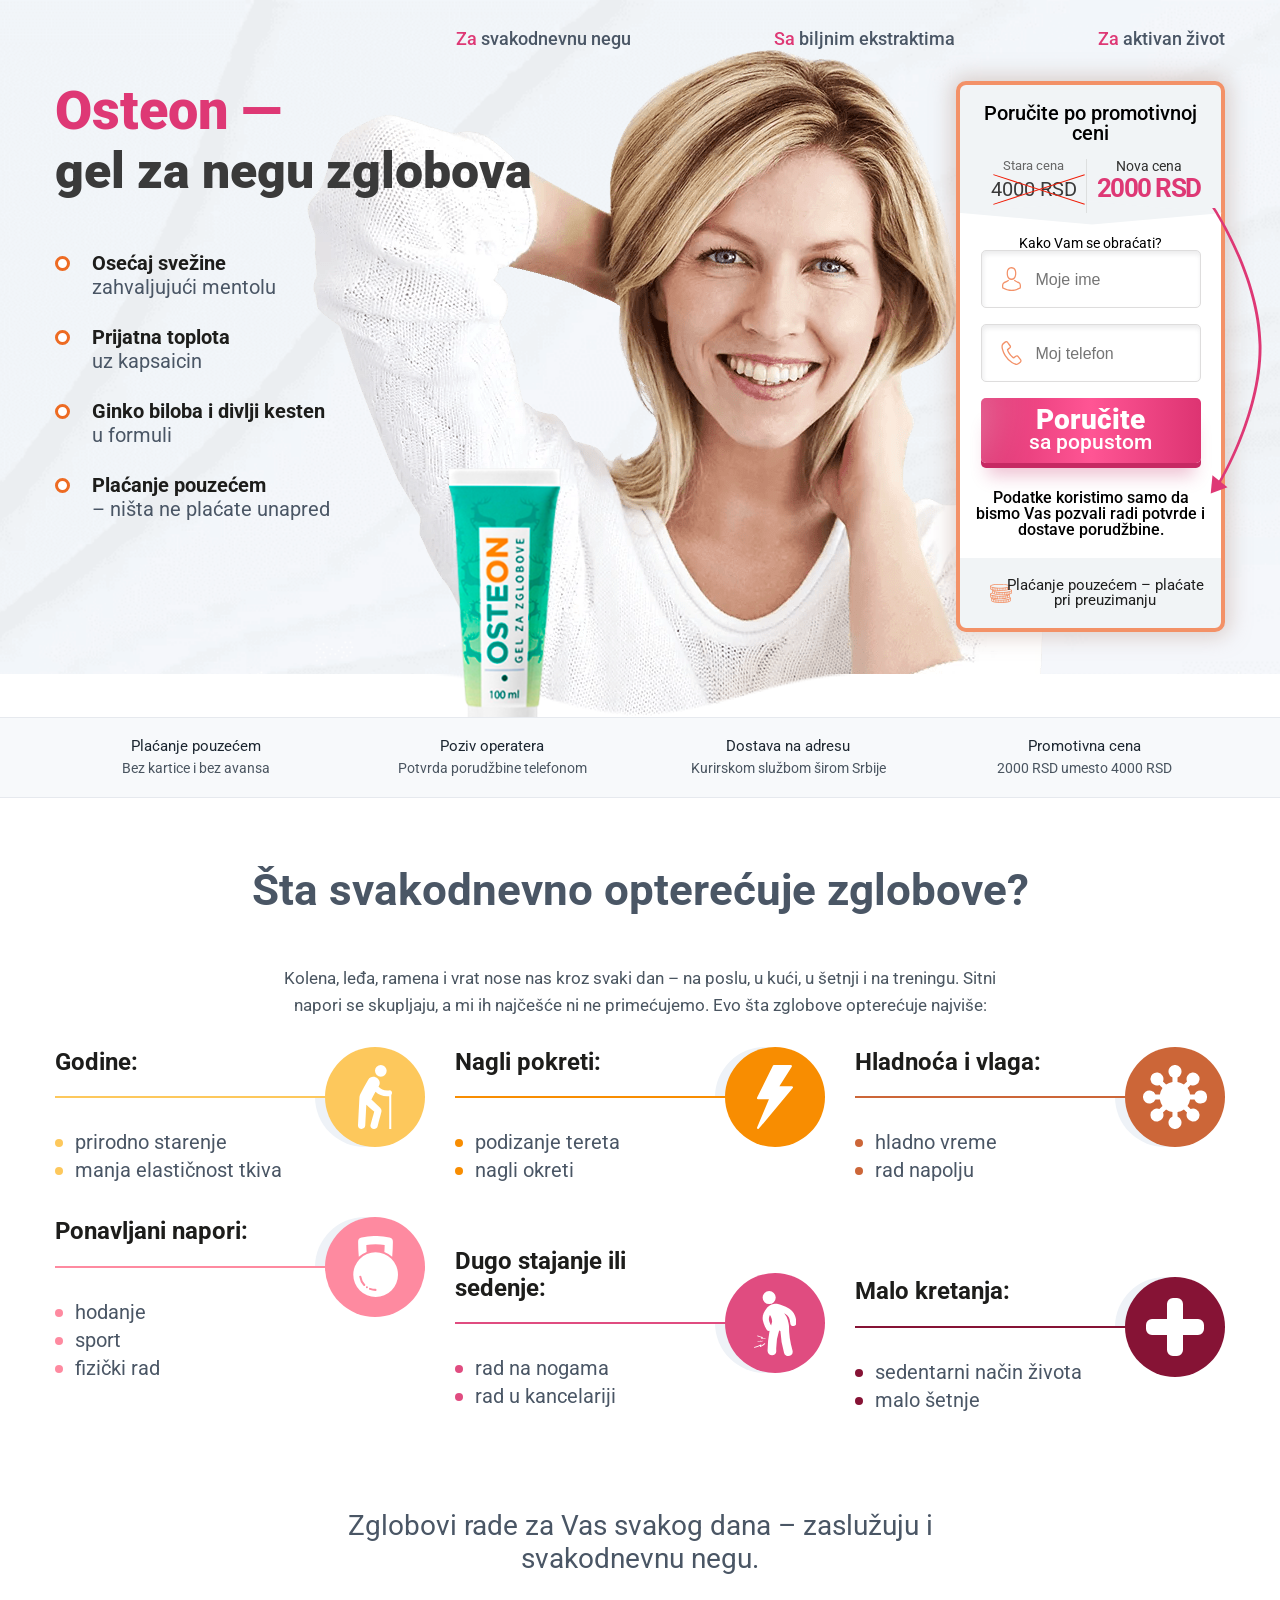
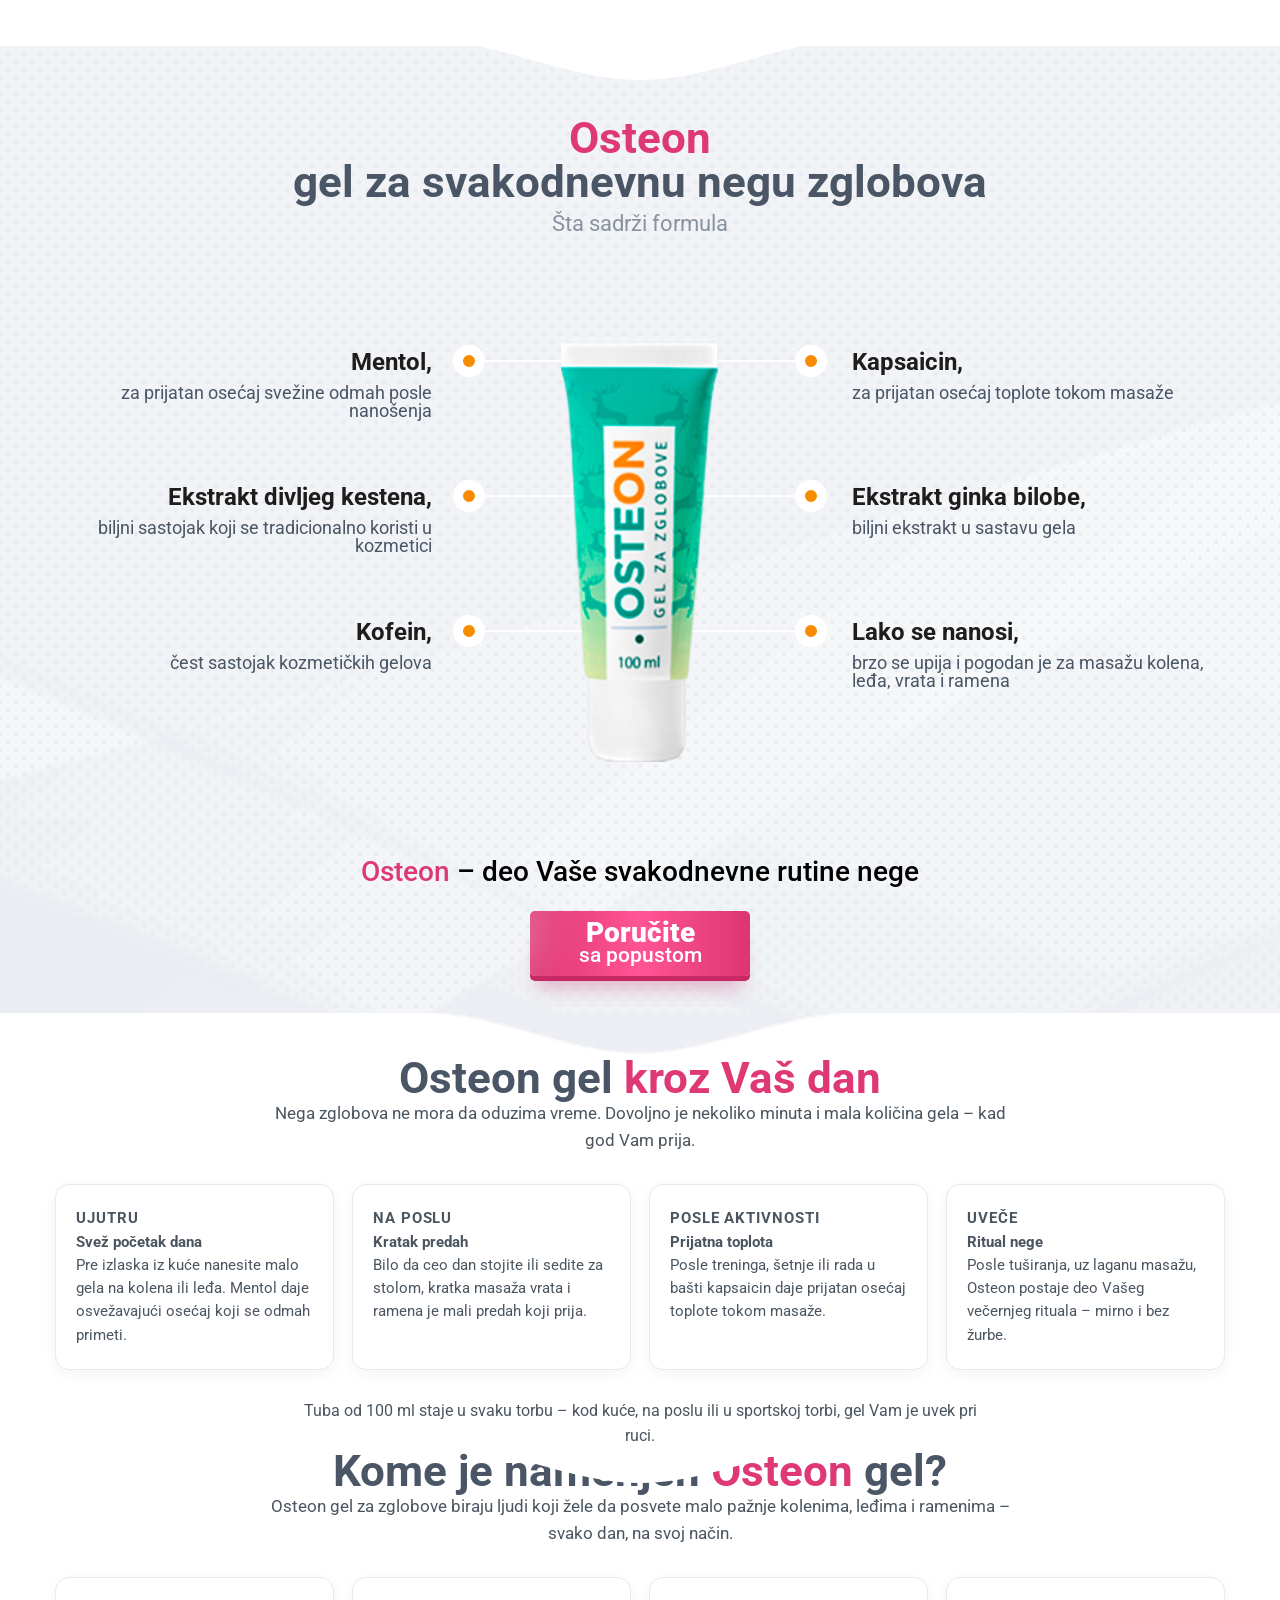
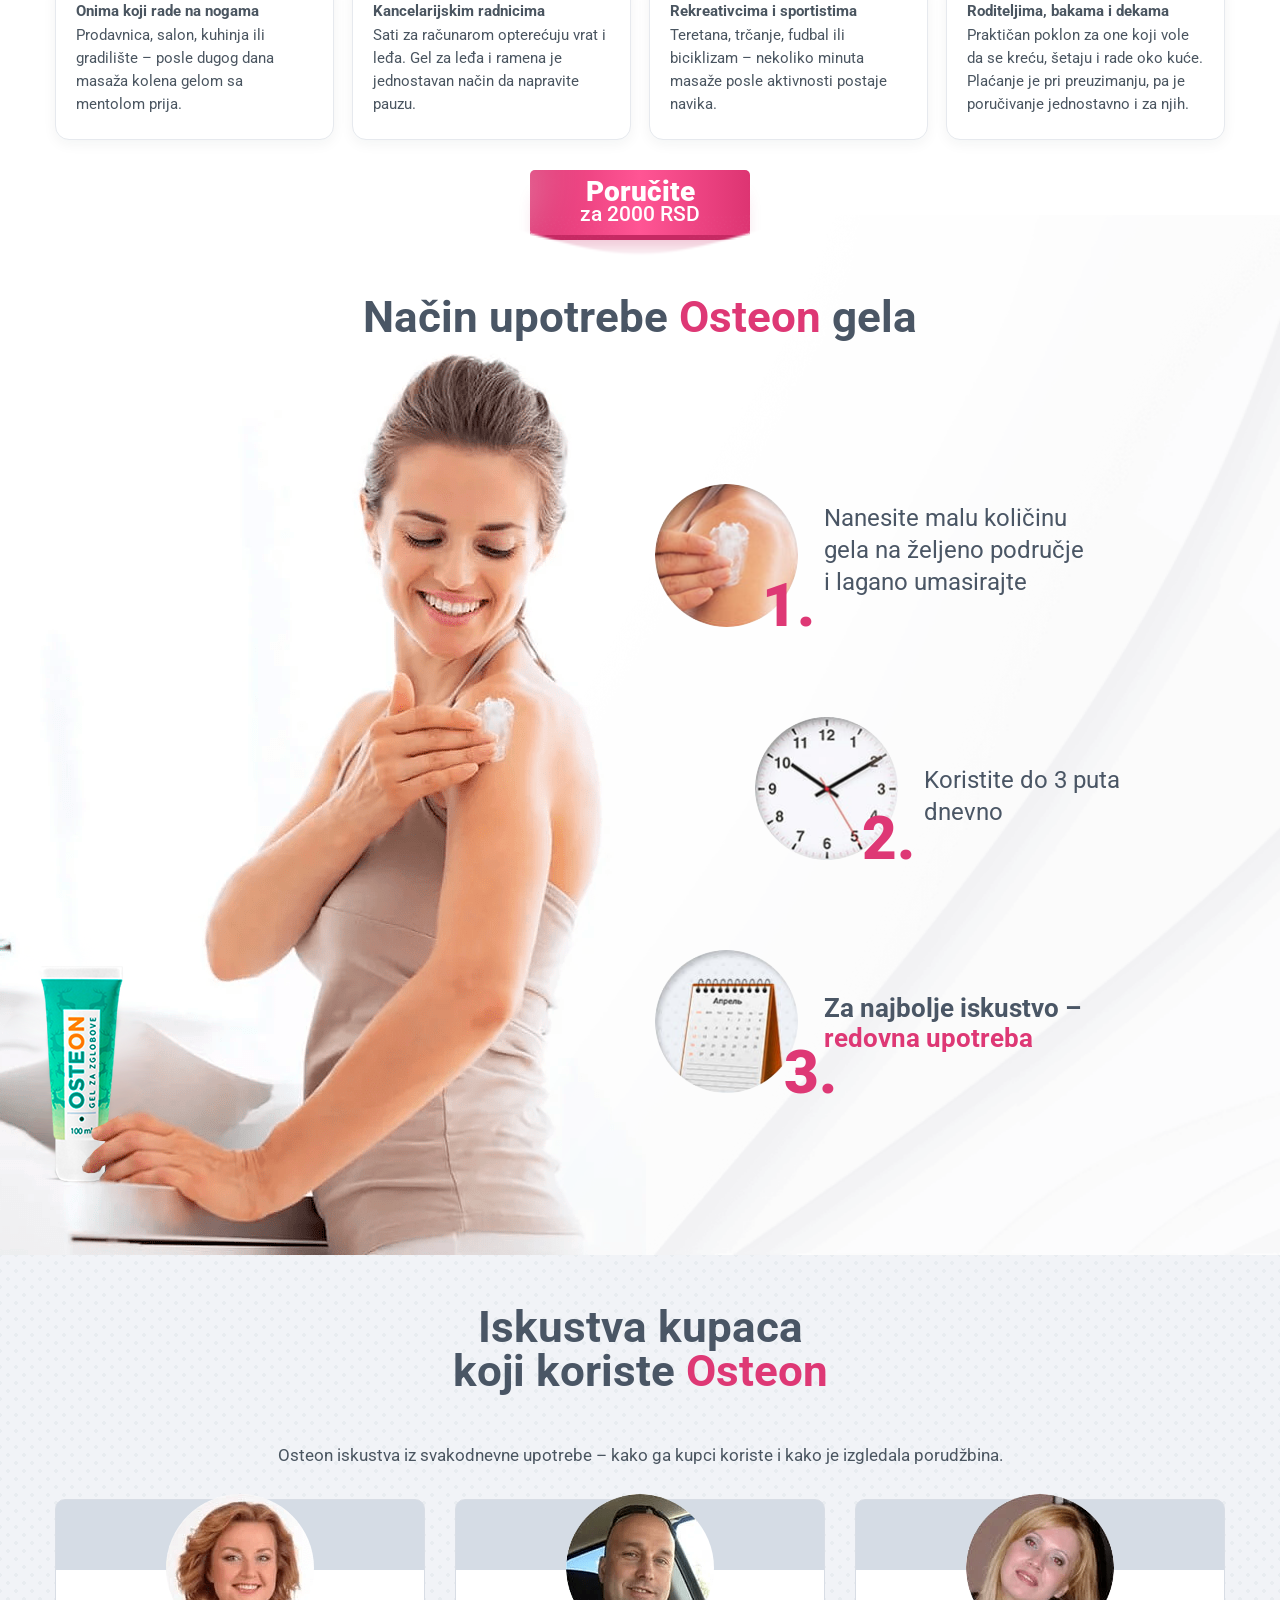
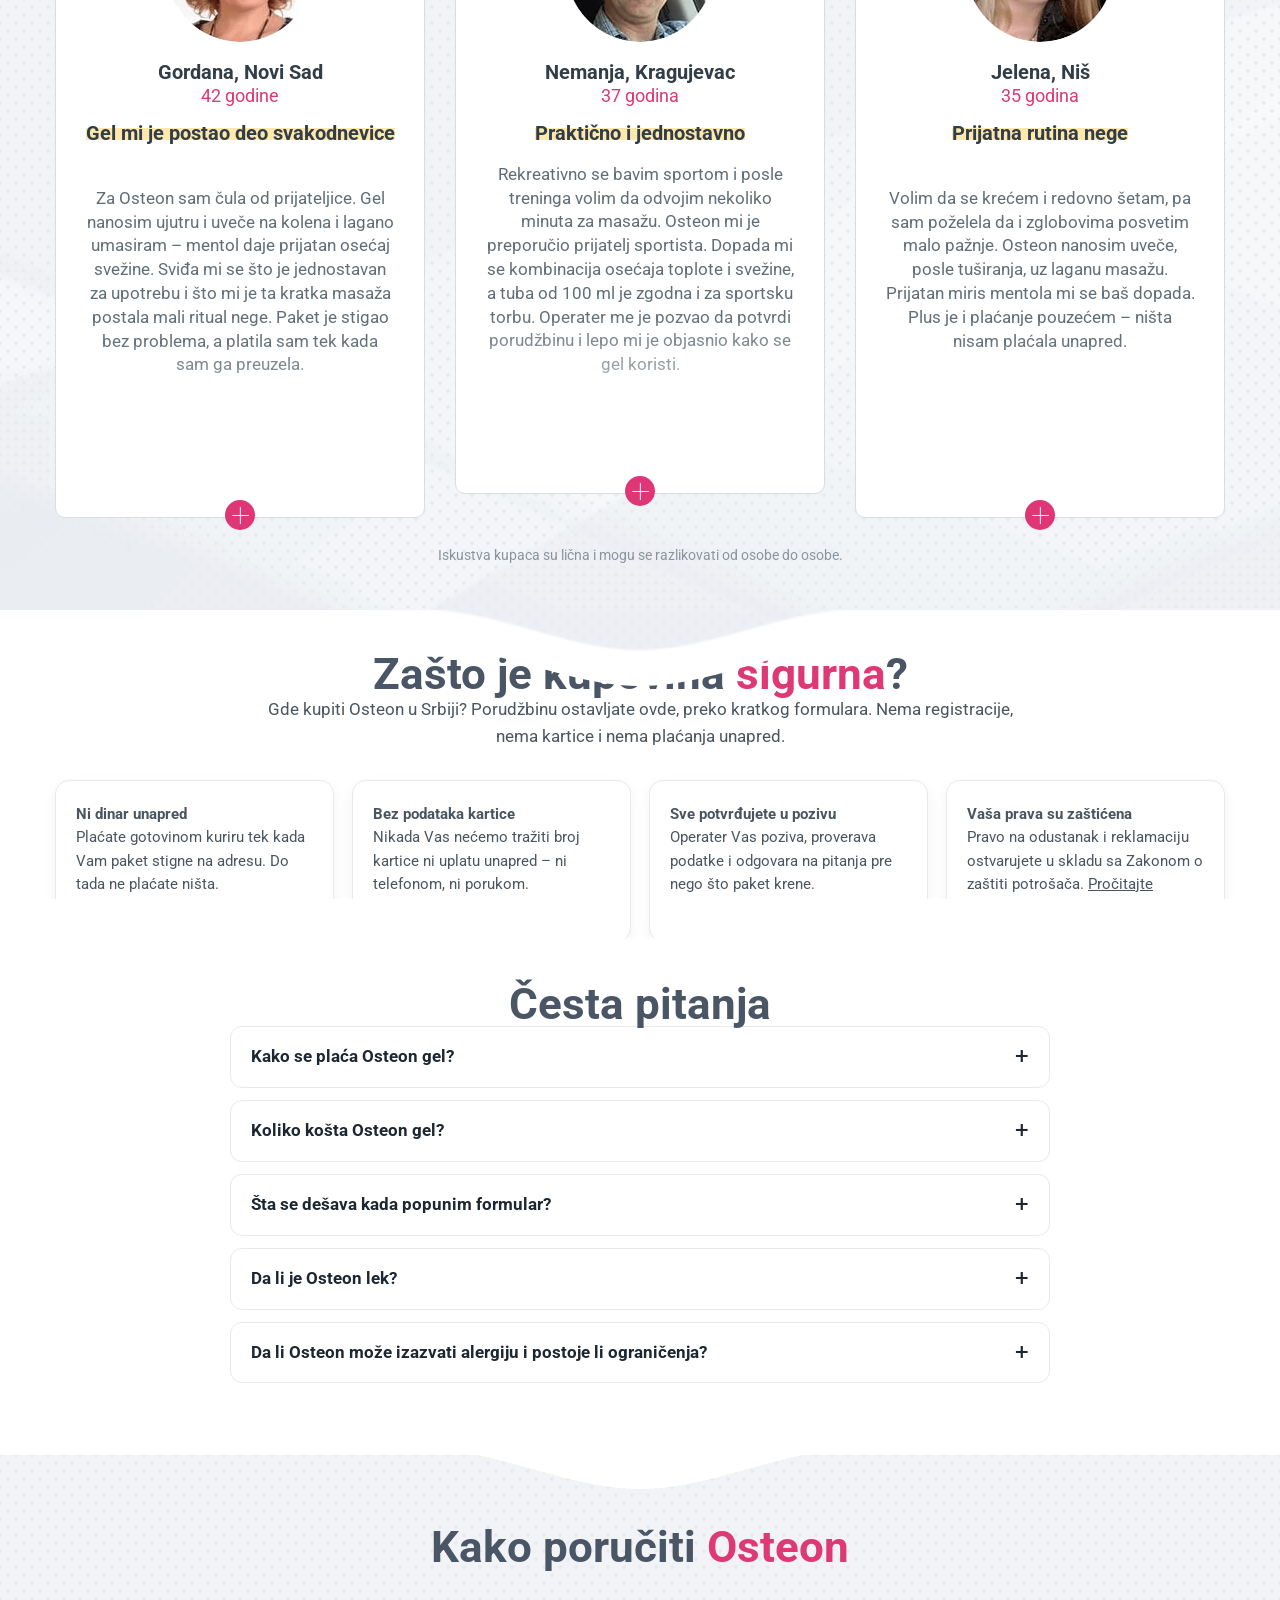
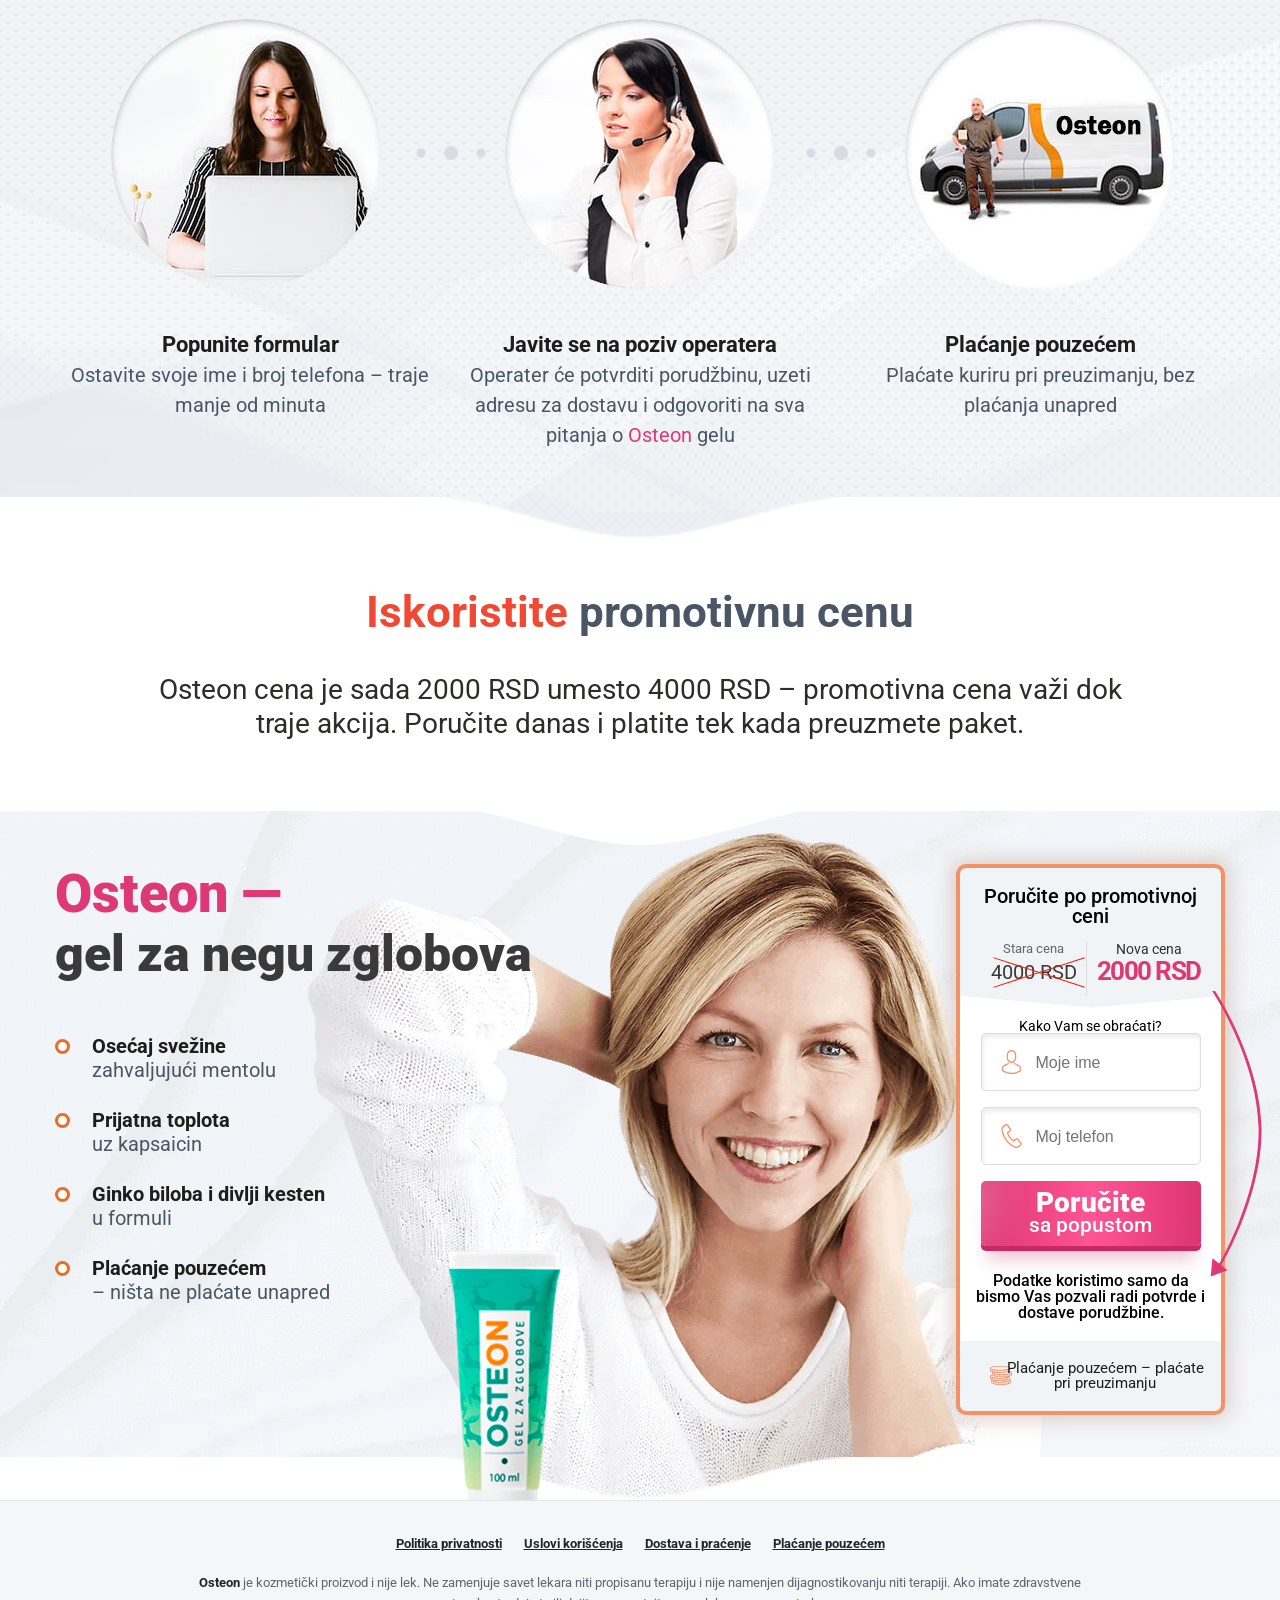
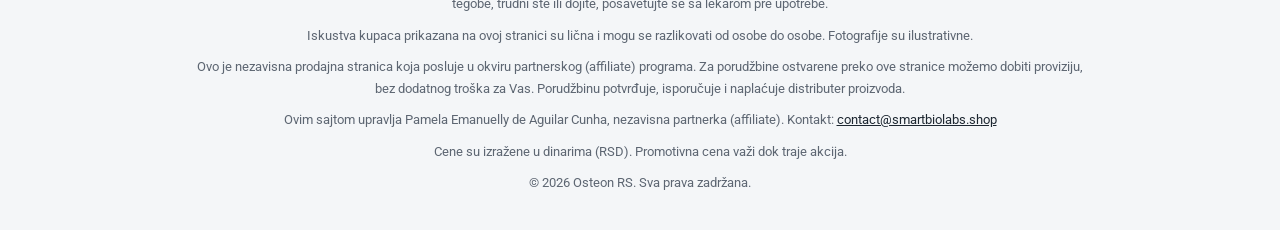
==== index.html @ 34db1ee0 "Update index.html" ====
<!DOCTYPE html>
<html lang="sr-RS" dir="ltr">

<head>
    <meta charset="UTF-8">
    <meta name="viewport" content="width=device-width,initial-scale=1">
    <meta http-equiv="X-UA-Compatible" content="ie=edge">

    <!-- SEO BASE -->
    <title>Osteon gel za zglobove – 2000 RSD | Plaćanje pouzećem</title>
    <meta name="description" content="Osteon gel za svakodnevnu negu zglobova sa mentolom i kapsaicinom. Tuba 100 ml za 2000 RSD umesto 4000 RSD. Platite kuriru tek pri preuzimanju.">
    <meta name="keywords" content="osteon, osteon gel, osteon srbija, osteon cena, osteon iskustva, osteon gde kupiti, gel za zglobove, gel za kolena, gel za leđa, gel za ramena, krema za zglobove, gel sa mentolom, gel sa kapsaicinom, nega zglobova, plaćanje pouzećem">
    <meta name="robots" content="index, follow, max-image-preview:large">
    <meta name="author" content="Osteon RS">
    <meta name="theme-color" content="#ffffff">
    <meta name="format-detection" content="telephone=no">
    <link rel="canonical" href="https://osteon-rs.vercel.app/">
    <link rel="alternate" hreflang="sr-RS" href="https://osteon-rs.vercel.app/">

    <!-- OPEN GRAPH -->
    <meta property="og:type" content="product">
    <meta property="og:locale" content="sr_RS">
    <meta property="og:site_name" content="Osteon RS">
    <meta property="og:title" content="Osteon gel za zglobove – 2000 RSD, plaćanje pouzećem">
    <meta property="og:description" content="Gel za svakodnevnu negu zglobova sa mentolom, kapsaicinom i biljnim ekstraktima. Platite kuriru tek pri preuzimanju.">
    <meta property="og:url" content="https://osteon-rs.vercel.app/">
    <meta property="og:image" content="https://osteon-rs.vercel.app/img/product.png">
    <meta property="og:image:alt" content="Osteon gel za zglobove, tuba 100 ml">
    <meta property="product:price:amount" content="2000">
    <meta property="product:price:currency" content="RSD">

    <!-- TWITTER CARD -->
    <meta name="twitter:card" content="summary_large_image">
    <meta name="twitter:title" content="Osteon gel za zglobove – 2000 RSD, plaćanje pouzećem">
    <meta name="twitter:description" content="Gel za svakodnevnu negu zglobova. Tuba 100 ml za 2000 RSD, plaćanje pri preuzimanju.">
    <meta name="twitter:image" content="https://osteon-rs.vercel.app/img/product.png">

    <!-- FAVICON -->
    <link rel="icon" href="favicon.ico" sizes="any">
    <link rel="icon" type="image/png" sizes="32x32" href="favicon-32x32.png">
    <link rel="icon" type="image/png" sizes="16x16" href="favicon-16x16.png">
    <link rel="apple-touch-icon" sizes="180x180" href="apple-touch-icon.png">
    <link rel="icon" type="image/png" sizes="192x192" href="android-chrome-192x192.png">
    <link rel="icon" type="image/png" sizes="512x512" href="android-chrome-512x512.png">
    <link rel="icon" href="img/favicon.png">

    <!-- PERFORMANCE -->
    <link rel="preconnect" href="https://fonts.googleapis.com">
    <link rel="preconnect" href="https://fonts.gstatic.com" crossorigin>
    <link rel="dns-prefetch" href="//fonts.googleapis.com">
    <link rel="dns-prefetch" href="//fonts.gstatic.com">
    <link rel="preload" as="image" href="img/product.png" fetchpriority="high">

    <link href="https://fonts.googleapis.com/css2?family=Roboto:wght@400;700&display=swap" rel="stylesheet">
    <link rel="stylesheet" href="css/style.css">
    <style>.blockRedLine3103 {display: none !important; }</style>
    <style>
        html{scroll-behavior:smooth}
        .ost-trust{position:relative;z-index:5;padding:18px 0;background:#f7f9fb;border-top:1px solid #e6e9ee;border-bottom:1px solid #e6e9ee}
        .ost-trust__list{display:grid;grid-template-columns:repeat(4,1fr);gap:14px;list-style:none;margin:0;padding:0}
        .ost-trust__item{display:flex;flex-direction:column;text-align:center;font-size:14px;line-height:1.4;color:#4a5560}
        .ost-trust__item b{font-size:15px;color:#1d2731;margin-bottom:2px}
        .ost-lead{max-width:760px;margin:0 auto 30px;text-align:center;font-size:17px;line-height:1.6;color:#4a5560}
        .ost-cards{display:grid;grid-template-columns:repeat(auto-fit,minmax(220px,1fr));gap:18px;margin-top:10px}
        .ost-card{background:#fff;border:1px solid #e6e9ee;border-radius:14px;padding:22px 20px;box-shadow:0 4px 14px rgba(20,30,40,.05)}
        .ost-card__tag{font-size:13px;font-weight:700;letter-spacing:.06em;text-transform:uppercase;margin:0 0 6px}
        .ost-card__title{font-size:18px;font-weight:700;margin:0 0 8px;color:#1d2731}
        .ost-card p{font-size:15px;line-height:1.55;margin:0;color:#4a5560}
        .ost-note{text-align:center;font-size:16px;line-height:1.6;margin:28px auto 0;max-width:680px;color:#4a5560}
        .ost-cta{text-align:center;margin-top:30px}
        .ost-cta .btn{display:inline-block;text-decoration:none}
        .ost-faq{max-width:820px;margin:0 auto}
        .ost-faq__item{border:1px solid #e6e9ee;border-radius:12px;background:#fff;margin-bottom:12px;overflow:hidden}
        .ost-faq__q{cursor:pointer;list-style:none;padding:18px 52px 18px 20px;font-size:17px;font-weight:700;line-height:1.4;position:relative;color:#1d2731}
        .ost-faq__q::-webkit-details-marker{display:none}
        .ost-faq__q::after{content:"+";position:absolute;right:20px;top:50%;transform:translateY(-50%);font-size:24px;font-weight:400}
        .ost-faq__item[open] .ost-faq__q::after{content:"–"}
        .ost-faq__a{padding:0 20px 18px;margin:0;font-size:15px;line-height:1.6;color:#4a5560}
        @media (max-width:768px){
            .ost-trust__list{grid-template-columns:repeat(2,1fr)}
            .ost-lead{font-size:16px}
        }
        /* RODAPÉ COMPLIANCE — classes isoladas contra vazamento do tema */
        .ost-ftr{background:#f4f6f8 !important;color:#5d6672 !important;font-family:Roboto,Arial,sans-serif !important;font-size:13px !important;line-height:1.65 !important;text-align:center !important;padding:32px 16px 26px !important;margin:0 !important;border-top:1px solid #e3e7ec !important}
        .ost-ftr *{box-sizing:border-box !important}
        .ost-ftr__wrap{max-width:900px !important;margin:0 auto !important}
        .ost-ftr__nav{display:flex !important;flex-wrap:wrap !important;justify-content:center !important;gap:8px 22px !important;margin:0 0 18px !important;padding:0 !important}
        .ost-ftr__nav a{color:#1d2731 !important;font-weight:700 !important;text-decoration:underline !important;font-size:13px !important}
        .ost-ftr p{margin:0 0 10px !important;padding:0 !important;color:#5d6672 !important;font-size:13px !important;text-align:center !important;background:none !important}
        .ost-ftr strong{color:#1d2731 !important}
        .ost-ftr__copy{margin-top:14px !important;font-size:12px !important;color:#8a949e !important}
        .ost-ftr{position:relative !important;z-index:5 !important}
    </style>

    <!-- SCHEMA MARKUP (JSON-LD @graph) -->
    <script type="application/ld+json">
    {
      "@context": "https://schema.org",
      "@graph": [
        {
          "@type": "Organization",
          "@id": "https://osteon-rs.vercel.app/#organization",
          "name": "Osteon RS",
          "url": "https://osteon-rs.vercel.app/",
          "logo": "https://osteon-rs.vercel.app/img/product.png",
          "description": "Nezavisna prodajna stranica za Osteon gel u Srbiji. Porudžbinu potvrđuje i isporučuje distributer proizvoda."
        },
        {
          "@type": "WebSite",
          "@id": "https://osteon-rs.vercel.app/#website",
          "url": "https://osteon-rs.vercel.app/",
          "name": "Osteon RS",
          "inLanguage": "sr-RS",
          "publisher": {
            "@id": "https://osteon-rs.vercel.app/#organization"
          }
        },
        {
          "@type": "BreadcrumbList",
          "@id": "https://osteon-rs.vercel.app/#breadcrumb",
          "itemListElement": [
            {
              "@type": "ListItem",
              "position": 1,
              "name": "Početna",
              "item": "https://osteon-rs.vercel.app/"
            },
            {
              "@type": "ListItem",
              "position": 2,
              "name": "Nega zglobova",
              "item": "https://osteon-rs.vercel.app/#kome-je-namenjen"
            },
            {
              "@type": "ListItem",
              "position": 3,
              "name": "Osteon gel za zglobove",
              "item": "https://osteon-rs.vercel.app/#sastav"
            }
          ]
        },
        {
          "@type": "Product",
          "@id": "https://osteon-rs.vercel.app/#product",
          "name": "Osteon gel za zglobove 100 ml",
          "image": [
            "https://osteon-rs.vercel.app/img/product.png"
          ],
          "description": "Kozmetički gel za svakodnevnu negu kože u predelu zglobova sa mentolom, kapsaicinom, kofeinom i ekstraktima divljeg kestena i ginka bilobe. Tuba 100 ml.",
          "brand": {
            "@type": "Brand",
            "name": "Osteon"
          },
          "category": "Kozmetika / Nega tela",
          "offers": {
            "@type": "Offer",
            "url": "https://osteon-rs.vercel.app/",
            "price": "2000",
            "priceCurrency": "RSD",
            "availability": "https://schema.org/InStock",
            "itemCondition": "https://schema.org/NewCondition",
            "acceptedPaymentMethod": "http://purl.org/goodrelations/v1#COD",
            "seller": {
              "@id": "https://osteon-rs.vercel.app/#organization"
            },
            "shippingDetails": {
              "@type": "OfferShippingDetails",
              "shippingDestination": {
                "@type": "DefinedRegion",
                "addressCountry": "RS"
              }
            }
          },
          "review": [
            {
              "@type": "Review",
              "name": "Gel mi je postao deo svakodnevice",
              "author": {
                "@type": "Person",
                "name": "Gordana"
              },
              "reviewBody": "Za Osteon sam čula od prijateljice. Gel nanosim ujutru i uveče na kolena i lagano umasiram – mentol daje prijatan osećaj svežine. Sviđa mi se što je jednostavan za upotrebu i što mi je ta kratka masaža postala mali ritual nege. Paket je stigao bez problema, a platila sam tek kada sam ga preuzela."
            },
            {
              "@type": "Review",
              "name": "Praktično i jednostavno",
              "author": {
                "@type": "Person",
                "name": "Nemanja"
              },
              "reviewBody": "Rekreativno se bavim sportom i posle treninga volim da odvojim nekoliko minuta za masažu. Osteon mi je preporučio prijatelj sportista. Dopada mi se kombinacija osećaja toplote i svežine, a tuba od 100 ml je zgodna i za sportsku torbu. Operater me je pozvao da potvrdi porudžbinu i lepo mi je objasnio kako se gel koristi."
            },
            {
              "@type": "Review",
              "name": "Prijatna rutina nege",
              "author": {
                "@type": "Person",
                "name": "Jelena"
              },
              "reviewBody": "Volim da se krećem i redovno šetam, pa sam poželela da i zglobovima posvetim malo pažnje. Osteon nanosim uveče, posle tuširanja, uz laganu masažu. Prijatan miris mentola mi se baš dopada. Plus je i plaćanje pouzećem – ništa nisam plaćala unapred."
            }
          ]
        },
        {
          "@type": "FAQPage",
          "@id": "https://osteon-rs.vercel.app/#faq",
          "inLanguage": "sr-RS",
          "mainEntity": [
            {
              "@type": "Question",
              "name": "Kako se plaća Osteon gel?",
              "acceptedAnswer": {
                "@type": "Answer",
                "text": "Osteon gel plaćate pouzećem – gotovinom kuriru u trenutku preuzimanja paketa. Ništa ne plaćate unapred i ne unosite podatke platne kartice."
              }
            },
            {
              "@type": "Question",
              "name": "Koliko košta Osteon gel?",
              "acceptedAnswer": {
                "@type": "Answer",
                "text": "Promotivna cena tube Osteon gela od 100 ml je 2000 RSD, umesto 4000 RSD. Operater u pozivu potvrđuje ukupan iznos za plaćanje pre slanja paketa."
              }
            },
            {
              "@type": "Question",
              "name": "Šta se dešava kada popunim formular?",
              "acceptedAnswer": {
                "@type": "Answer",
                "text": "Operater Vas poziva na ostavljeni broj telefona, potvrđuje porudžbinu i adresu za dostavu, a zatim paket šalje kurirska služba. Ako ste pogrešili u podacima, pošaljite formular ponovo – operater će sve proveriti u pozivu."
              }
            },
            {
              "@type": "Question",
              "name": "Da li je Osteon lek?",
              "acceptedAnswer": {
                "@type": "Answer",
                "text": "Ne. Osteon je kozmetički gel za svakodnevnu negu kože u predelu zglobova i nije lek. Ne zamenjuje savet lekara niti propisanu terapiju. Ako imate tegobe ili niste sigurni u dijagnozu, obratite se lekaru."
              }
            },
            {
              "@type": "Question",
              "name": "Da li Osteon može izazvati alergiju i postoje li ograničenja?",
              "acceptedAnswer": {
                "@type": "Answer",
                "text": "Kao i kod svakog kozmetičkog proizvoda, moguća je individualna osetljivost na neki od sastojaka. Pre prve upotrebe nanesite malo gela na manji deo kože. Ne nanosite ga na oštećenu kožu, rane ili sluzokožu."
              }
            }
          ]
        }
      ]
    }
    </script>
<script type="text/javascript" src="script_land.js" defer></script></head>

<body class="body-banner ev-date">
    <header class="header">
        <div class="container">
            <div class="header__top">
                <div class="header__logo"></div>
                <nav class="nav">
                    <ul class="nav__list">
                        <li class="nav__item"><span class="nav__link"><span class="main-color">Za</span> svakodnevnu negu</span>
                        </li>
                        <li class="nav__item"><span class="nav__link"><span class="main-color">Sa</span> biljnim ekstraktima</span>
                        </li>
                        <li class="nav__item"><span class="nav__link"><span class="main-color">Za</span> aktivan život</span>
                        </li>
                    </ul>
                </nav>
            </div>
            <div class="header__content">
                <div class="header__about">
                    <h1 class="header__title"><span class="main-color">Osteon —</span> gel za negu zglobova</h1>
                    <ul class="header__features">
                        <li class="header__features-item"><b>Osećaj svežine</b> zahvaljujući mentolu</li>
                        <li class="header__features-item"><b>Prijatna toplota</b> uz kapsaicin</li>
                        <li class="header__features-item"><b>Ginko biloba i divlji kesten</b> u formuli</li>
                        <li class="header__features-item"><b>Plaćanje pouzećem</b> – ništa ne plaćate unapred</li>
                    </ul>
                </div>
                <div class="header__prod">
                    <img src="img/product.png" alt="Osteon gel za zglobove 100 ml" fetchpriority="high">
                </div>
                <div class="form">
                    <div class="form__head">
                        <h3 class="form__title">Poručite <span class="nowrap">po promotivnoj</span> ceni
                        </h3>
                        <div class="price">
                            <div class="price__old">
                                <p class="price__caption">Stara cena</p>
                                <div class="price__value"><span class="price__num x_price_previous al-cost-promo">4000 RSD</span></div>
                            </div>
                            <div class="price__new">
                                <p class="price__caption">Nova cena</p>
                                <div class="price__value"><span class="price__num x_price_current al-cost">2000 RSD</span>
                                </div>
                            </div>
                        </div>
                    </div>
                    <div class="form__body">
                        <form action="/land/order" method="POST" class="x_order_form al-form">
                            <select name="country" class="al-country" style="display: none;"></select>
                            <p class="form__text">Kako Vam se obraćati?
                            </p>
                            <label class="form__label form__label--name"><input type="text" name="name" placeholder="Moje ime" required="" autocomplete="name"></label>
                            <label class="form__label form__label--tel"><input type="tel" name="phone" placeholder="Moj telefon" required="" autocomplete="tel"></label>
                            <button class="btn">Poručite <span class="btn__small">sa popustom</span></button>
                            <p class="form__lastpack">Podatke koristimo samo da bismo Vas pozvali radi potvrde i dostave porudžbine.</p>
                        </form>
                    </div>
                    <p class="form__footer">Plaćanje pouzećem – plaćate pri preuzimanju</p>
                </div>
            </div>
            <div class="header__woman"><img src="img/girl-header.png" alt=""></div>
        </div>
    </header>

    <!-- TRUST BAR COD -->
    <section class="ost-trust" aria-label="Sigurna kupovina">
        <div class="container">
            <ul class="ost-trust__list">
                <li class="ost-trust__item"><b>Plaćanje pouzećem</b>Bez kartice i bez avansa</li>
                <li class="ost-trust__item"><b>Poziv operatera</b>Potvrda porudžbine telefonom</li>
                <li class="ost-trust__item"><b>Dostava na adresu</b>Kurirskom službom širom Srbije</li>
                <li class="ost-trust__item"><b>Promotivna cena</b>2000 RSD umesto 4000 RSD</li>
            </ul>
        </div>
    </section>

    <section class="factors block">
        <div class="container">
            <h2 class="title title-factors">Šta svakodnevno opterećuje zglobove?</h2>
            <p class="ost-lead">Kolena, leđa, ramena i vrat nose nas kroz svaki dan – na poslu, u kući, u šetnji i na treningu. Sitni napori se skupljaju, a mi ih najčešće ni ne primećujemo. Evo šta zglobove opterećuje najviše:</p>
            <div class="factors__wrap">
                <div class="factors__item factors__item-age">
                    <p class="factors__name">Godine:</p>
                    <div class="factors__line">
                        <div class="factors__circle">
                            <svg width="34" height="64" viewBox="0 0 34 64">
                                <path class="factors-path" d="M1022.78,1110a5.835,5.835,0,1,0,5.89,5.84A5.855,5.855,0,0,0,1022.78,1110Zm-21.3,31.68a12.84,12.84,0,0,1,1.18-3.18q3.6-6.93,7.55-13.68c4.01-6.8,14.67-.62,10.64,6.2-0.12.19-.23,0.4-0.35,0.6,2.45,3.09,6.13,4.24,10.72,3.77,2.81-.3,3.48,2.91,2.06,4.68V1174h-2.06v-32.84c-5.57.58-10.26-1.01-13.7-4.32q-2.1,3.78-4.09,7.62l8.71,8.26a4.34,4.34,0,0,1,1.22,4.23c-1.07,4.09-3.14,12.06-3.71,14.27-1.14,4.47-8.28,3.2-7.13-1.3,1.07-4.2,2.6-9.04,3.67-13.24,0.02-.05.03-0.1,0.05-0.14-0.05.14-7.92-6.85-7.92-6.85-0.37,7-.73,14.43-1.09,20.92-0.26,4.62-7.506,4.26-7.244-.38C1000.48,1161.31,1000.98,1150.59,1001.48,1141.68Z" transform="translate(-1000 -1110)"></path>
                            </svg>
                        </div>
                    </div>
                    <ul class="factors__list">
                        <li class="factors__point">prirodno starenje</li>
                        <li class="factors__point">manja elastičnost tkiva</li>
                    </ul>
                </div>
                <div class="factors__item factors__item-process">
                    <p class="factors__name">Nagli pokreti:</p>
                    <div class="factors__line">
                        <div class="factors__circle">
                            <svg width="36" height="64" viewBox="0 0 36 64">
                                <path class="factors-path" d="M1435.9,1134.95a1.064,1.064,0,0,0-.96-0.62h-12.55l12.38-19.69a1.09,1.09,0,0,0,.04-1.09,1.06,1.06,0,0,0-.93-0.55h-16.94a1.067,1.067,0,0,0-.95.59l-15.88,32a1.065,1.065,0,0,0,.95,1.54h10.88l-11.86,28.39a1.076,1.076,0,0,0,.42,1.32,1.056,1.056,0,0,0,1.37-.22l33.88-40.53A1.1,1.1,0,0,0,1435.9,1134.95Z" transform="translate(-1400 -1113)"></path>
                            </svg>
                        </div>
                    </div>
                    <ul class="factors__list">
                        <li class="factors__point">podizanje tereta</li>
                        <li class="factors__point">nagli okreti</li>
                    </ul>
                </div>
                <div class="factors__item factors__item-infection">
                    <p class="factors__name">Hladnoća i vlaga:</p>
                    <div class="factors__line">
                        <div class="factors__circle">
                            <svg width="64" height="64" viewBox="0 0 64 64">
                                <path class="factors-path" d="M1848.01,1145a6.5,6.5,0,0,1-12.48,2.53h-4.41a15.336,15.336,0,0,1-2.64,6.37l3.12,3.12a6.491,6.491,0,1,1-3.58,3.58l-3.12-3.12a15.19,15.19,0,0,1-6.37,2.63v4.42a6.5,6.5,0,1,1-5.07,0v-4.42a15.2,15.2,0,0,1-6.36-2.63l-3.12,3.12a6.505,6.505,0,1,1-3.58-3.58l3.11-3.13a15.225,15.225,0,0,1-2.63-6.36h-4.41a6.5,6.5,0,1,1,0-5.07h4.41a15.279,15.279,0,0,1,2.63-6.36l-3.11-3.12a6.5,6.5,0,1,1,3.58-3.58l3.12,3.11a15.334,15.334,0,0,1,6.36-2.63v-4.41a6.505,6.505,0,1,1,5.07,0v4.41a15.225,15.225,0,0,1,6.36,2.63l3.13-3.12a6.486,6.486,0,1,1,3.58,3.59l-3.12,3.12a15.2,15.2,0,0,1,2.63,6.36h4.41A6.5,6.5,0,0,1,1848.01,1145Z" transform="translate(-1784 -1113)"></path>
                            </svg>
                        </div>
                    </div>
                    <ul class="factors__list">
                        <li class="factors__point">hladno vreme</li>
                        <li class="factors__point">rad napolju</li>
                    </ul>
                </div>
                <div class="factors__item factors__item-loads">
                    <p class="factors__name">Ponavljani napori:</p>
                    <div class="factors__line">
                        <div class="factors__circle">
                            <svg width="45" height="61" viewBox="0 0 45 61">
                                <path class="factors-path" d="M1016.5,1390.27a22.365,22.365,0,1,0,22.5,22.37A22.455,22.455,0,0,0,1016.5,1390.27Zm-10.56,33.46a1.028,1.028,0,0,1-1.44-.05,16.141,16.141,0,0,1-4.22-8.88,1.024,1.024,0,0,1,2.03-.27,14.115,14.115,0,0,0,3.69,7.77A1,1,0,0,1,1005.94,1423.73Zm1.96,2.6a1.015,1.015,0,1,1,1.02-1.01A1.009,1.009,0,0,1,1007.9,1426.33Zm8.6,2.57a16.381,16.381,0,0,1-5.88-1.08,1.02,1.02,0,1,1,.74-1.9,14.281,14.281,0,0,0,5.14.95A1.015,1.015,0,1,1,1016.5,1428.9Zm-16.682-34.14a24.689,24.689,0,0,1,7.812-4.87c-0.16-2.42-.27-4.71-0.32-6.91a54.746,54.746,0,0,1,9.19-.85,53.2,53.2,0,0,1,9.18.86c-0.05,2.28-.15,4.57-0.31,6.9a24.619,24.619,0,0,1,7.82,4.88c0.46-5.05.7-10.06,0.7-14.89a4.252,4.252,0,0,0-3.53-4.32,62.312,62.312,0,0,0-27.68-.01,4.259,4.259,0,0,0-3.561,4.26C999.119,1384.69,999.363,1389.71,999.818,1394.76Z" transform="translate(-994 -1374)"></path>
                            </svg>
                        </div>
                    </div>
                    <ul class="factors__list">
                        <li class="factors__point">hodanje</li>
                        <li class="factors__point">sport</li>
                        <li class="factors__point">fizički rad</li>
                    </ul>
                </div>
                <div class="factors__item factors__item-injuries">
                    <p class="factors__name">Dugo stajanje ili sedenje:</p>
                    <div class="factors__line">
                        <div class="factors__circle">
                            <svg width="42.531" height="65" viewBox="0 0 42.531 65">
                                <path class="factors-path" d="M15.619-.008a6.547,6.547,0,1,1-6.5,6.547A6.523,6.523,0,0,1,15.619-.008ZM42.968,31.036c-0.611-3.994-1.287-7.356-4.013-10.467-3.59-4.1-9.477-6.057-14.542-7.461l-0.024-.031c-3.616-.946-8.349,1.429-8.449,1.544a4.714,4.714,0,0,0-1.981,1.685,3.378,3.378,0,0,0-.609.593c-6.261,7.861-4.853,12.972-.5,21.438a2.709,2.709,0,0,0,3.213,1.5,108.756,108.756,0,0,0-2.033,20.215c0.251,5.64,8.975,5.666,8.723,0a54.492,54.492,0,0,1,2.864-20.486,7.261,7.261,0,0,0,1.274.439,93.405,93.405,0,0,0,3.68,21.882c1.623,5.407,10.043,3.1,8.41-2.337a87.819,87.819,0,0,1-3.544-24.924,24.053,24.053,0,0,0-.495-2.957,33.554,33.554,0,0,0-1.879-5.924l-2.375-3.47a17.308,17.308,0,0,1,3.173,2.206c2.387,2.128,2.528,5.271,2.985,8.252,0.623,4.059,6.735,2.327,6.116-1.7h0Zm-26.64-7.12c0.277,0.328.533,0.667,0.793,1a13.668,13.668,0,0,1,1.48,5.762s-0.435,1.5-1.036,3.843C15.561,30.16,14.39,28.264,16.327,23.916ZM11.4,52.3a0.375,0.375,0,0,0-.423.063,16.8,16.8,0,0,1-3.452,2.36c0.081-.23.162-0.457,0.249-0.667a0.479,0.479,0,0,0-.077-0.5,0.375,0.375,0,0,0-.448-0.1A35.679,35.679,0,0,1,.768,55.918a0.451,0.451,0,0,0-.309.533,0.4,0.4,0,0,0,.483.336A33.734,33.734,0,0,0,6.663,54.7c-0.084.238-.168,0.473-0.258,0.693a0.473,0.473,0,0,0,.076.492,0.372,0.372,0,0,0,.442.1,18.1,18.1,0,0,0,4.557-2.935,0.481,0.481,0,0,0,.062-0.628A0.4,0.4,0,0,0,11.4,52.3Zm0.616-4.969a0.254,0.254,0,0,0-.268-0.161,12.409,12.409,0,0,1-3.157-.18c0.165-.1.33-0.2,0.488-0.29a0.418,0.418,0,0,0,.217-0.34,0.255,0.255,0,0,0-.2-0.268A24.7,24.7,0,0,1,4.207,44.55a0.371,0.371,0,0,0-.452.18,0.293,0.293,0,0,0,.092.431,23.33,23.33,0,0,0,4.275,1.413c-0.171.106-.341,0.209-0.507,0.3a0.414,0.414,0,0,0-.216.337,0.253,0.253,0,0,0,.193.269,13.283,13.283,0,0,0,4.073.348,0.419,0.419,0,0,0,.364-0.354A0.3,0.3,0,0,0,12.012,47.332ZM9.6,49.82a0.223,0.223,0,0,0-.059-0.072,0.2,0.2,0,0,0-.207-0.025,7.8,7.8,0,0,1-1.855.618c0.059-.09.118-0.18,0.177-0.262a0.207,0.207,0,0,0-.2-0.323,17.759,17.759,0,0,1-3.306.293,0.189,0.189,0,0,0-.194.2,0.208,0.208,0,0,0,.2.206,16.992,16.992,0,0,0,2.914-.222c-0.062.093-.122,0.186-0.185,0.271a0.209,0.209,0,0,0,.2.324,8.518,8.518,0,0,0,2.433-.736A0.2,0.2,0,0,0,9.6,49.82Z" transform="translate(-0.469)"></path>
                            </svg>
                        </div>
                    </div>
                    <ul class="factors__list">
                        <li class="factors__point">rad na nogama</li>
                        <li class="factors__point">rad u kancelariji</li>
                    </ul>
                </div>
                <div class="factors__item factors__item-podagra">
                    <p class="factors__name">Malo kretanja:</p>
                    <div class="factors__line">
                        <div class="factors__circle">
                            <svg width="58" height="58" viewBox="0 0 58 58">
                                <path class="factors-path factors-path-podagra" d="M27,0h4a6,6,0,0,1,6,6V52a6,6,0,0,1-6,6H27a6,6,0,0,1-6-6V6A6,6,0,0,1,27,0ZM6,21H52a6,6,0,0,1,6,6v4a6,6,0,0,1-6,6H6a6,6,0,0,1-6-6V27A6,6,0,0,1,6,21Z">
                                </path>
                            </svg>
                        </div>
                    </div>
                    <ul class="factors__list">
                        <li class="factors__point">sedentarni način života</li>
                        <li class="factors__point">malo šetnje</li>
                    </ul>
                </div>
            </div>
            <p class="factors__conclusion">Zglobovi rade za Vas svakog dana – zaslužuju i svakodnevnu negu.</p>
        </div>
    </section>

    <section class="solution block wave" id="sastav">
        <div class="container">
            <h2 class="title title-solution"><span class="main-color">Osteon</span><br>gel za svakodnevnu negu zglobova</h2>
            <p class="subtitle">Šta sadrži formula</p>
            <div class="solution__items">
                <div class="solution__row">
                    <div class="item">
                        <p class="item__descr title-color"><span class="text-bold">Mentol,</span><br>za prijatan osećaj svežine odmah posle nanošenja</p>
                    </div>
                    <div class="item">
                        <p class="item__descr title-color"><span class="text-bold">Kapsaicin,</span><br>za prijatan osećaj toplote tokom masaže</p>
                    </div>
                </div>
                <div class="solution__row">
                    <div class="item">
                        <p class="item__descr title-color"><span class="text-bold">Ekstrakt divljeg kestena,</span><br>biljni sastojak koji se tradicionalno koristi u kozmetici</p>
                    </div>
                    <div class="item">
                        <p class="item__descr title-color"><span class="text-bold">Ekstrakt ginka bilobe,</span><br>biljni ekstrakt u sastavu gela</p>
                    </div>
                </div>
                <div class="solution__row">
                    <div class="item">
                        <p class="item__descr title-color"><span class="text-bold">Kofein,</span><br>čest sastojak kozmetičkih gelova</p>
                    </div>
                    <div class="item">
                        <p class="item__descr title-color"><span class="text-bold">Lako se nanosi,</span><br>brzo se upija i pogodan je za masažu kolena, leđa, vrata i ramena</p>
                    </div>
                </div>
            </div>
            <h3 class="solution__foot-title title-color"><span class="main-color">Osteon</span> – deo Vaše svakodnevne rutine nege</h3>
            <div class="center">
                <button class="btn btn-solution ever-popup-btn">Poručite<br><span class="btn__small">sa popustom</span>
                </button>
            </div>
        </div>
    </section>

    <!-- NOVA SEÇÃO: ROTINA (retenção) -->
    <section class="block" id="rutina">
        <div class="container">
            <h2 class="title">Osteon gel <span class="main-color">kroz Vaš dan</span></h2>
            <p class="ost-lead">Nega zglobova ne mora da oduzima vreme. Dovoljno je nekoliko minuta i mala količina gela – kad god Vam prija.</p>
            <div class="ost-cards">
                <div class="ost-card">
                    <p class="ost-card__tag main-color">Ujutru</p>
                    <p class="ost-card__title">Svež početak dana</p>
                    <p>Pre izlaska iz kuće nanesite malo gela na kolena ili leđa. Mentol daje osvežavajući osećaj koji se odmah primeti.</p>
                </div>
                <div class="ost-card">
                    <p class="ost-card__tag main-color">Na poslu</p>
                    <p class="ost-card__title">Kratak predah</p>
                    <p>Bilo da ceo dan stojite ili sedite za stolom, kratka masaža vrata i ramena je mali predah koji prija.</p>
                </div>
                <div class="ost-card">
                    <p class="ost-card__tag main-color">Posle aktivnosti</p>
                    <p class="ost-card__title">Prijatna toplota</p>
                    <p>Posle treninga, šetnje ili rada u bašti kapsaicin daje prijatan osećaj toplote tokom masaže.</p>
                </div>
                <div class="ost-card">
                    <p class="ost-card__tag main-color">Uveče</p>
                    <p class="ost-card__title">Ritual nege</p>
                    <p>Posle tuširanja, uz laganu masažu, Osteon postaje deo Vašeg večernjeg rituala – mirno i bez žurbe.</p>
                </div>
            </div>
            <p class="ost-note">Tuba od 100 ml staje u svaku torbu – kod kuće, na poslu ili u sportskoj torbi, gel Vam je uvek pri ruci.</p>
        </div>
    </section>

    <!-- NOVA SEÇÃO: PARA QUEM É -->
    <section class="block wave" id="kome-je-namenjen">
        <div class="container">
            <h2 class="title">Kome je namenjen <span class="main-color">Osteon</span> gel?</h2>
            <p class="ost-lead">Osteon gel za zglobove biraju ljudi koji žele da posvete malo pažnje kolenima, leđima i ramenima – svako dan, na svoj način.</p>
            <div class="ost-cards">
                <div class="ost-card">
                    <p class="ost-card__title">Onima koji rade na nogama</p>
                    <p>Prodavnica, salon, kuhinja ili gradilište – posle dugog dana masaža kolena gelom sa mentolom prija.</p>
                </div>
                <div class="ost-card">
                    <p class="ost-card__title">Kancelarijskim radnicima</p>
                    <p>Sati za računarom opterećuju vrat i leđa. Gel za leđa i ramena je jednostavan način da napravite pauzu.</p>
                </div>
                <div class="ost-card">
                    <p class="ost-card__title">Rekreativcima i sportistima</p>
                    <p>Teretana, trčanje, fudbal ili biciklizam – nekoliko minuta masaže posle aktivnosti postaje navika.</p>
                </div>
                <div class="ost-card">
                    <p class="ost-card__title">Roditeljima, bakama i dekama</p>
                    <p>Praktičan poklon za one koji vole da se kreću, šetaju i rade oko kuće. Plaćanje je pri preuzimanju, pa je poručivanje jednostavno i za njih.</p>
                </div>
            </div>
            <div class="ost-cta">
                <a href="#form" class="btn">Poručite<br><span class="btn__small">za 2000 RSD</span></a>
            </div>
        </div>
    </section>

    <section class="use block" id="upotreba">
        <div class="use-girl"><img src="img/bg-use-left.png" alt="" loading="lazy" decoding="async"></div>
        <div class="container">
            <h2 class="title">Način upotrebe <span class="main-color">Osteon</span> gela</h2>
            <ul class="use__list">
                <li class="use__item use__item--1">
                    <div class="use__img"><img src="img/use__img-1.jpg" alt="Nanošenje Osteon gela – korak 1" loading="lazy" decoding="async"></div>
                    <p class="use__desc use__desc--1">Nanesite malu količinu gela na željeno područje i lagano umasirajte</p>
                </li>
                <li class="use__item use__item--2">
                    <div class="use__img"><img src="img/use__img-2.jpg" alt="Osteon gel – korak 2: do 3 puta dnevno" loading="lazy" decoding="async"></div>
                    <p class="use__desc use__desc--2">Koristite do 3 puta dnevno</p>
                </li>
                <li class="use__item use__item--3">
                    <div class="use__img"><img src="img/use__img-3.jpg" alt="Osteon gel – korak 3: redovna upotreba" loading="lazy" decoding="async"></div>
                    <p class="use__desc use__desc--3">Za najbolje iskustvo – <span class="nowrap main-color">redovna upotreba</span></p>
                </li>
            </ul>
        </div>
    </section>

    <section class="reviews block" id="iskustva">
        <div class="container">
            <h2 class="title title-reviews">Iskustva kupaca<br>koji koriste <span class="main-color">Osteon</span></h2>
            <p class="ost-lead">Osteon iskustva iz svakodnevne upotrebe – kako ga kupci koriste i kako je izgledala porudžbina.</p>
            <div class="reviews__wrap reviews__slider">
                <div class="reviews__item">
                    <div class="reviews__img"><img src="img/reviews1.png" alt="Gordana, Novi Sad" loading="lazy" decoding="async"></div>
                    <div class="reviews__info">
                        <p class="reviews__about">Gordana, Novi Sad</p>
                        <p class="reviews__age">42 godine</p>
                        <p class="reviews__quotes">Gel mi je postao deo svakodnevice</p>
                        <p class="reviews__text reviews__text-1">Za Osteon sam čula od prijateljice. Gel nanosim ujutru i uveče na kolena i lagano umasiram – mentol daje prijatan osećaj svežine. Sviđa mi se što je jednostavan za upotrebu i što mi je ta kratka masaža postala mali ritual nege. Paket je stigao bez problema, a platila sam tek kada sam ga preuzela.
                        </p>
                        <div class="reviews__plus">+</div>
                    </div>
                </div>
                <div class="reviews__item">
                    <div class="reviews__img"><img src="img/reviews2.png" alt="Nemanja, Kragujevac" loading="lazy" decoding="async"></div>
                    <div class="reviews__info">
                        <p class="reviews__about">Nemanja, Kragujevac</p>
                        <p class="reviews__age">37 godina</p>
                        <p class="reviews__quotes">Praktično i jednostavno</p>
                        <p class="reviews__text">Rekreativno se bavim sportom i posle treninga volim da odvojim nekoliko minuta za masažu. Osteon mi je preporučio prijatelj sportista. Dopada mi se kombinacija osećaja toplote i svežine, a tuba od 100 ml je zgodna i za sportsku torbu. Operater me je pozvao da potvrdi porudžbinu i lepo mi je objasnio kako se gel koristi.
                        </p>
                        <div class="reviews__plus">+</div>
                    </div>
                </div>
                <div class="reviews__item">
                    <div class="reviews__img"><img src="img/reviews3.png" alt="Jelena, Niš" loading="lazy" decoding="async"></div>
                    <div class="reviews__info">
                        <p class="reviews__about">Jelena, Niš</p>
                        <p class="reviews__age">35 godina</p>
                        <p class="reviews__quotes">Prijatna rutina nege</p>
                        <p class="reviews__text reviews__text-1">Volim da se krećem i redovno šetam, pa sam poželela da i zglobovima posvetim malo pažnje. Osteon nanosim uveče, posle tuširanja, uz laganu masažu. Prijatan miris mentola mi se baš dopada. Plus je i plaćanje pouzećem – ništa nisam plaćala unapred.
                        </p>
                        <div class="reviews__plus">+</div>
                    </div>
                </div>
            </div>
            <p style="text-align:center;font-size:14px;color:#8a949e;margin-top:30px;">Iskustva kupaca su lična i mogu se razlikovati od osobe do osobe.</p>
        </div>
    </section>

    <!-- NOVA SEÇÃO: SEGURANÇA COD -->
    <section class="block wave" id="placanje">
        <div class="container">
            <h2 class="title">Zašto je kupovina <span class="main-color">sigurna</span>?</h2>
            <p class="ost-lead">Gde kupiti Osteon u Srbiji? Porudžbinu ostavljate ovde, preko kratkog formulara. Nema registracije, nema kartice i nema plaćanja unapred.</p>
            <div class="ost-cards">
                <div class="ost-card">
                    <p class="ost-card__title">Ni dinar unapred</p>
                    <p>Plaćate gotovinom kuriru tek kada Vam paket stigne na adresu. Do tada ne plaćate ništa.</p>
                </div>
                <div class="ost-card">
                    <p class="ost-card__title">Bez podataka kartice</p>
                    <p>Nikada Vas nećemo tražiti broj kartice ni uplatu unapred – ni telefonom, ni porukom.</p>
                </div>
                <div class="ost-card">
                    <p class="ost-card__title">Sve potvrđujete u pozivu</p>
                    <p>Operater Vas poziva, proverava podatke i odgovara na pitanja pre nego što paket krene.</p>
                </div>
                <div class="ost-card">
                    <p class="ost-card__title">Vaša prava su zaštićena</p>
                    <p>Pravo na odustanak i reklamaciju ostvarujete u skladu sa Zakonom o zaštiti potrošača. <a href="uslovi-koriscenja.html" style="text-decoration:underline;color:inherit;">Pročitajte uslove</a>.</p>
                </div>
            </div>
        </div>
    </section>

    <section class="questions block" id="pitanja">
        <div class="container">
            <h2 class="title">Česta pitanja</h2>
            <div class="ost-faq">
                <details class="ost-faq__item">
                    <summary class="ost-faq__q">Kako se plaća Osteon gel?</summary>
                    <p class="ost-faq__a">Osteon gel plaćate pouzećem – gotovinom kuriru u trenutku preuzimanja paketa. Ništa ne plaćate unapred i ne unosite podatke platne kartice.</p>
                </details>
                <details class="ost-faq__item">
                    <summary class="ost-faq__q">Koliko košta Osteon gel?</summary>
                    <p class="ost-faq__a">Promotivna cena tube Osteon gela od 100 ml je 2000 RSD, umesto 4000 RSD. Operater u pozivu potvrđuje ukupan iznos za plaćanje pre slanja paketa.</p>
                </details>
                <details class="ost-faq__item">
                    <summary class="ost-faq__q">Šta se dešava kada popunim formular?</summary>
                    <p class="ost-faq__a">Operater Vas poziva na ostavljeni broj telefona, potvrđuje porudžbinu i adresu za dostavu, a zatim paket šalje kurirska služba. Ako ste pogrešili u podacima, pošaljite formular ponovo – operater će sve proveriti u pozivu.</p>
                </details>
                <details class="ost-faq__item">
                    <summary class="ost-faq__q">Da li je Osteon lek?</summary>
                    <p class="ost-faq__a">Ne. Osteon je kozmetički gel za svakodnevnu negu kože u predelu zglobova i nije lek. Ne zamenjuje savet lekara niti propisanu terapiju. Ako imate tegobe ili niste sigurni u dijagnozu, obratite se lekaru.</p>
                </details>
                <details class="ost-faq__item">
                    <summary class="ost-faq__q">Da li Osteon može izazvati alergiju i postoje li ograničenja?</summary>
                    <p class="ost-faq__a">Kao i kod svakog kozmetičkog proizvoda, moguća je individualna osetljivost na neki od sastojaka. Pre prve upotrebe nanesite malo gela na manji deo kože. Ne nanosite ga na oštećenu kožu, rane ili sluzokožu.</p>
                </details>
            </div>
        </div>
    </section>

    <section class="order block wave" id="porucivanje">
        <div class="container">
            <h2 class="title">Kako poručiti <span class="main-color">Osteon</span></h2>
            <ul class="order__list">
                <li class="order__item">
                    <div class="order__img order__img--1"><img src="img/order__img-1.jpg" alt="Popunjavanje formulara za porudžbinu Osteon gela" loading="lazy" decoding="async"></div>
                    <div class="order__text">
                        <h3 class="order__title">Popunite formular</h3>
                        <p class="order__desc">Ostavite svoje ime i broj telefona – traje manje od minuta</p>
                    </div>
                </li>
                <li class="order__item">
                    <div class="order__img order__img--2"><img src="img/order__img-2.jpg" alt="Operater potvrđuje porudžbinu telefonom" loading="lazy" decoding="async"></div>
                    <div class="order__text">
                        <h3 class="order__title">Javite se na poziv operatera</h3>
                        <p class="order__desc">Operater će potvrditi porudžbinu, uzeti adresu za dostavu i odgovoriti na sva pitanja o <span class="main-color">Osteon</span> gelu</p>
                    </div>
                </li>
                <li class="order__item order__item--3">
                    <div class="order__img"><img src="img/order__img-3.png" alt="Plaćanje pouzećem kuriru pri preuzimanju" loading="lazy" decoding="async"></div>
                    <div class="order__text">
                        <h3 class="order__title">Plaćanje pouzećem </h3>
                        <p class="order__desc">Plaćate kuriru pri preuzimanju, bez plaćanja unapred</p>
                    </div>
                </li>
            </ul>
        </div>
    </section>

    <section class="attention block">
        <div class="container">
            <h2 class="title title-attention"><span class="attention-color">Iskoristite</span> promotivnu cenu</h2>
            <p class="attention__text">Osteon cena je sada 2000 RSD umesto 4000 RSD – promotivna cena važi dok traje akcija. Poručite danas i platite tek kada preuzmete paket.</p>
        </div>
    </section>

    <section class="header wave">
        <div class="container">
            <div class="header__top">
                <div class="header__logo"></div>
            </div>
            <div class="header__content">
                <div class="header__about">
                    <h2 class="header__title"><span class="main-color">Osteon —</span> gel za negu zglobova</h2>
                    <ul class="header__features">
                        <li class="header__features-item"><b>Osećaj svežine</b> zahvaljujući mentolu</li>
                        <li class="header__features-item"><b>Prijatna toplota</b> uz kapsaicin</li>
                        <li class="header__features-item"><b>Ginko biloba i divlji kesten</b> u formuli</li>
                        <li class="header__features-item"><b>Plaćanje pouzećem</b> – ništa ne plaćate unapred</li>
                    </ul>
                </div>
                <div class="header__prod">
                    <img src="img/product.png" alt="Osteon gel za zglobove 100 ml" loading="lazy" decoding="async">
                </div>
                <div class="form">
                    <div class="form__head">
                        <h3 class="form__title">Poručite <span class="nowrap">po promotivnoj</span> ceni
                        </h3>
                        <div class="price">
                            <div class="price__old">
                                <p class="price__caption">Stara cena</p>
                                <div class="price__value"><span class="price__num x_price_previous al-cost-promo">4000 RSD</span></div>
                            </div>
                            <div class="price__new">
                                <p class="price__caption">Nova cena</p>
                                <div class="price__value"><span class="price__num x_price_current al-cost">2000 RSD</span>
                                </div>
                            </div>
                        </div>
                    </div>
                    <div class="form__body">
                        <form action="/land/order" method="POST" class="x_order_form al-form" id="form">
                            <select name="country" class="al-country" style="display: none;"></select>
                            <p class="form__text">Kako Vam se obraćati?
                            </p>
                            <label class="form__label form__label--name"><input type="text" name="name" placeholder="Moje ime" required="" autocomplete="name"></label>
                            <label class="form__label form__label--tel"><input type="tel" name="phone" placeholder="Moj telefon" required="" autocomplete="tel"></label>
                            <button class="btn">Poručite <span class="btn__small">sa popustom</span></button>
                            <p class="form__lastpack">Podatke koristimo samo da bismo Vas pozvali radi potvrde i dostave porudžbine.</p>
                        </form>
                    </div>
                    <p class="form__footer">Plaćanje pouzećem – plaćate pri preuzimanju</p>
                </div>
            </div>
            <div class="header__woman"><img src="img/girl-header.png" alt="" loading="lazy" decoding="async"></div>
        </div>
    </section>

    <!-- RODAPÉ COMPLIANCE (E-E-A-T) -->
    <footer class="ost-ftr">
        <div class="ost-ftr__wrap">
            <nav class="ost-ftr__nav" aria-label="Pravne informacije">
                <a href="politika-privatnosti.html">Politika privatnosti</a>
                <a href="uslovi-koriscenja.html">Uslovi korišćenja</a>
                <a href="dostava-i-pracenje.html">Dostava i praćenje</a>
                <a href="placanje-pouzecem.html">Plaćanje pouzećem</a>
            </nav>
            <p><strong>Osteon</strong> je kozmetički proizvod i nije lek. Ne zamenjuje savet lekara niti propisanu terapiju i nije namenjen dijagnostikovanju niti terapiji. Ako imate zdravstvene tegobe, trudni ste ili dojite, posavetujte se sa lekarom pre upotrebe.</p>
            <p>Iskustva kupaca prikazana na ovoj stranici su lična i mogu se razlikovati od osobe do osobe. Fotografije su ilustrativne.</p>
            <p>Ovo je nezavisna prodajna stranica koja posluje u okviru partnerskog (affiliate) programa. Za porudžbine ostvarene preko ove stranice možemo dobiti proviziju, bez dodatnog troška za Vas. Porudžbinu potvrđuje, isporučuje i naplaćuje distributer proizvoda.</p>
            <p>Ovim sajtom upravlja Pamela Emanuelly de Aguilar Cunha, nezavisna partnerka (affiliate). Kontakt: <a href="mailto:contact@smartbiolabs.shop" style="color:#1d2731 !important;text-decoration:underline !important;">contact@smartbiolabs.shop</a></p>
            <p>Cene su izražene u dinarima (RSD). Promotivna cena važi dok traje akcija.</p>
            <p class="ost-ftr__copy">© 2026 Osteon RS. Sva prava zadržana.</p>
        </div>
    </footer>
</body>
 
</html>
---- css/style.css ----
.container {
    padding-right: 10px;
    padding-left: 10px
}

*,
.reviews__item,
.slick-slider {
    -webkit-box-sizing: border-box;
            box-sizing: border-box
}

.slick-loading .slick-slide,
.slick-loading .slick-track {
    visibility: hidden
}

.slick-dots,
ul {
    list-style: none
}

.reviews__item,
.slick-dots li button,
.slick-dots li button:focus,
.slick-dots li button:hover,
.slick-list:focus,
.slick-next,
.slick-prev,
.slick-slide,
a,
a:focus,
button,
button:focus,
input,
input:focus {
    outline: 0
}

.form,
.slick-dots,
.title {
    text-align: center
}

.nav__list,
.price {
    -webkit-box-pack: justify;
        -ms-flex-pack: justify;
            justify-content: space-between
}

.btn,
.slick-list,
svg {
    overflow: hidden
}

.container {
    width: 100%;
    margin: 0 auto
}

@media (min-width:480px) {
    .container {
        width: 480px
    }
}

@media (min-width:640px) {
    .container {
        width: 640px
    }
}

@media (min-width:768px) {
    .container {
        width: 768px
    }
}

@media (min-width:1024px) {
    .container {
        width: 1024px
    }
}

@media (min-width:1200px) {
    .container {
        width: 1190px
    }
}

.wrap::after,
.wrap::before {
    content: "";
    display: table;
    clear: both
}

.slick-list,
.slick-slider,
.slick-track,
footer,
header,
nav,
section {
    display: block
}

a,
b,
body,
center,
dd,
div,
footer,
form,
h1,
h2,
h3,
header,
html,
i,
img,
label,
li,
nav,
object,
output,
p,
s,
section,
span,
time,
u,
ul,
var {
    margin: 0;
    padding: 0;
    border: 0;
    font: inherit;
    vertical-align: baseline
}

.slick-dots li button:before,
.slick-next:before,
.slick-prev:before {
    -webkit-font-smoothing: antialiased;
    -moz-osx-font-smoothing: grayscale
}

.text-bold,
.title {
    font-weight: 700
}

body {
    line-height: 1
}

br {
    font-size: 0
}

a {
    text-decoration: none
}

button {
    border: none
}

.slick-slider {
    position: relative;
    -webkit-user-select: none;
    -moz-user-select: none;
     -ms-user-select: none;
         user-select: none;
    -webkit-touch-callout: none;
    -khtml-user-select: none;
    -ms-touch-action: pan-y;
        touch-action: pan-y;
    -webkit-tap-highlight-color: transparent
}

.slick-list {
    position: relative;
    margin: 0;
    padding: 0
}

.slick-list.dragging {
    cursor: pointer
}

.slick-slider .slick-list,
.slick-slider .slick-track {
    -webkit-transform: translate3d(0, 0, 0);
            transform: translate3d(0, 0, 0)
}

.slick-track {
    position: relative;
    top: 0;
    left: 0;
    margin-left: auto;
    margin-right: auto
}

.slick-track:after,
.slick-track:before {
    display: table;
    content: ''
}

.slick-track:after {
    clear: both
}

.slick-slide {
    display: none;
    float: left;
    height: 100%;
    min-height: 1px
}

.slick-slide img {
    display: block
}

.slick-slide.slick-loading img {
    display: none
}

.slick-slide.dragging img {
    pointer-events: none
}

.slick-initialized .slick-slide {
    display: block
}

.slick-vertical .slick-slide {
    display: block;
    height: auto;
    border: 1px solid transparent
}

.slick-arrow.slick-hidden {
    display: none
}

.slick-dots,
.slick-next,
.slick-prev {
    position: absolute;
    display: block;
    padding: 0
}

.slick-loading .slick-list {
    background: #fff
}

.slick-next,
.slick-prev {
    font-size: 0;
    line-height: 0;
    top: 50%;
    width: 20px;
    height: 20px;
    -webkit-transform: translate(0, -50%);
            transform: translate(0, -50%);
    cursor: pointer;
    color: transparent;
    border: none;
    background: 0 0
}

.slick-next:focus,
.slick-next:hover,
.slick-prev:focus,
.slick-prev:hover {
    color: transparent;
    outline: 0;
    background: 0 0
}

.slick-next:focus:before,
.slick-next:hover:before,
.slick-prev:focus:before,
.slick-prev:hover:before {
    opacity: 1
}

.slick-next.slick-disabled:before,
.slick-prev.slick-disabled:before {
    opacity: .25
}

.slick-next:before,
.slick-prev:before {
    font-size: 20px;
    line-height: 1;
    opacity: .75;
    color: #fff
}

.slick-prev {
    left: -25px
}

.slick-prev:before {
    content: '←'
}

.slick-next:before {
    content: '→'
}

.slick-next {
    right: -25px
}

.slick-dots {
    bottom: -25px;
    left: 0;
    width: 100%;
    margin: 0
}

.slick-dots li {
    position: relative;
    display: inline-block;
    width: 20px;
    height: 20px;
    margin: 0 5px;
    padding: 0;
    cursor: pointer
}

.slick-dots li button {
    font-size: 0;
    line-height: 0;
    display: block;
    width: 20px;
    height: 20px;
    padding: 5px;
    cursor: pointer;
    color: transparent;
    border: 0;
    background: 0 0
}

.form,
.form__head::after {
    background-color: #f1f4f6
}

.form::after,
.form__footer,
.form__label::before {
    background-repeat: no-repeat
}

.slick-dots li button:focus:before,
.slick-dots li button:hover:before {
    opacity: 1
}

.slick-dots li button:before {
    font-size: 6px;
    line-height: 20px;
    position: absolute;
    top: 0;
    left: 0;
    width: 20px;
    height: 20px;
    content: "";
    text-align: center;
    opacity: .25;
    color: #000
}

.slick-dots li.slick-active button:before {
    opacity: .75;
    color: #000
}

body {
    font-family: Roboto, sans-serif;
    font-size: 14px
}

img {
    max-width: 100%
}

.title {
    font-size: 44px;
    line-height: 1;
    color: #4a5665;
    margin: 0 auto
}

.main-color {
    color: #de3875
}

.nowrap {
    white-space: nowrap
}

.form {
    max-width: 269px;
    border-radius: 10px;
    border: 4px solid #f39167;
    position: relative;
    -webkit-box-shadow: 0 0 20px 5px rgba(196, 170, 160, .5);
            box-shadow: 0 0 20px 5px rgba(196, 170, 160, .5)
}

.form::after {
    content: '';
    display: block;
    position: absolute;
    height: 286px;
    width: 53px;
    right: -42px;
    top: 123px;
    background-image: url(../img/form-arrow.svg);
    background-size: contain
}

.btn::before,
.form__label::before {
    top: 50%;
    content: ''
}

.form__head {
    padding: 18px 16px 12px;
    position: relative;
    z-index: 0
}

.form__head::after {
    display: block;
    position: absolute;
    bottom: 0;
    left: -3px;
    width: 135px;
    height: 135px;
    -webkit-transform: translateY(50%) translateX(50%) scaleY(.12) scaleX(1.37) rotate(45deg);
            transform: translateY(50%) translateX(50%) scaleY(.12) scaleX(1.37) rotate(45deg);
    z-index: -1;
    content: ''
}

.form__title {
    font-size: 20px;
    color: #000;
    font-weight: 500;
    line-height: 1
}

.form__date {
    color: #f39167;
    line-height: 24px;
    display: inline-block;
    margin-top: 2px
}

.form__body {
    background-color: #fff;
    padding: 23px 16px 20px
}

.form__label {
    display: block;
    margin-bottom: 16px;
    position: relative;
    max-width: 220px;
    margin-left: auto;
    margin-right: auto
}

.form__label::before {
    display: block;
    position: absolute;
    height: 24px;
    width: 22px;
    background-image: url(../img/ico-name.svg);
    background-position: 50%;
    background-size: contain;
    left: 20px;
    -webkit-transform: translateY(-50%);
            transform: translateY(-50%)
}

.form__label--tel::before {
    background-image: url(../img/ico-phone.svg)
}

.form__label input {
    padding-top: 20px;
    padding-bottom: 18px;
    font-size: 16px;
    color: #666;
    border-radius: 5px;
    border: 1px solid #dedddd;
    -webkit-box-shadow: inset 1px 3px 5px rgba(34, 35, 39, .09);
            box-shadow: inset 1px 3px 5px rgba(34, 35, 39, .09);
    padding-left: 54px;
    max-width: 100%
}

.form__label input:focus,
.form__label input:hover {
    -webkit-box-shadow: inset 0 0 10px 2px rgba(34, 35, 39, .2);
            box-shadow: inset 0 0 10px 2px rgba(34, 35, 39, .2)
}

.form__lastpack {
    font-size: 16px;
    font-weight: 500;
    margin-top: 7px
}

.form__lastpack .lastpack {
    color: #f39167
}

.form__footer {
    padding: 20px 16px 20px 45px;
    font-size: 15px;
    color: #1f1f1f;
    background-image: url(../img/ico-pay.svg);
    background-position: 30px 50%
}

.ever-popup__inner .ever-popup__close {
    top: -10px;
    right: -200px
}

.price {
    display: -webkit-box;
    display: -ms-flexbox;
    display: flex;
    -ms-flex-wrap: wrap;
        flex-wrap: wrap;
    margin-top: 16px
}

.price__caption {
    margin-bottom: 2px;
    text-align: center;
}

.center,
.subtitle {
    text-align: center
}

.price__old {
    display: -webkit-box;
    display: -ms-flexbox;
    display: flex;
    -webkit-box-orient: vertical;
    -webkit-box-direction: normal;
        -ms-flex-direction: column;
            flex-direction: column;
    margin-left: auto;
    margin-right: 5px;
    position: relative
}

.price__old::before {
    content: '';
    display: block;
    position: absolute;
    height: 54px;
    width: 1px;
    background-color: rgba(209, 208, 208, .6);
    right: -10px
}

.price__old .price__caption {
    font-size: 13px;
    color: #666;
    font-weight: 400
}

.price__old .price__num {
    font-size: 20px;
    color: #3a3a3a;
    position: relative
}

.price__old .price__num::after,
.price__old .price__num::before {
    content: '';
    display: block;
    position: absolute;
    width: 112%;
    height: 1px;
    background-color: #f01d07;
    -webkit-transform: rotate(18deg);
            transform: rotate(18deg);
    top: 50%;
    left: 0
}

.btn,
.price__new {
    margin-right: auto;
    position: relative
}

.price__old .price__num::after {
    -webkit-transform: rotate(-18deg);
            transform: rotate(-18deg)
}

.price__old .price__currency {
    font-size: 16px;
    color: #3a3a3a
}

.price__new {
    display: -webkit-box;
    display: -ms-flexbox;
    display: flex;
    -webkit-box-orient: vertical;
    -webkit-box-direction: normal;
        -ms-flex-direction: column;
            flex-direction: column;
    margin-left: 5px;
    left: 10px
}

.btn,
.nav {
    margin-left: auto
}

.price__new .price__value {
    color: #de3875
}

.price__new .price__caption {
    font-size: 14px;
    color: #30302f
}

.price__new .price__num {
    font-size: 26px;
    font-weight: 700;
    letter-spacing: -1.5px
}

.price__new .price__currency {
    font-weight: 600;
    font-size: 16px
}

.btn {
    background: -webkit-gradient(linear, left top, right top, color-stop(0, #dd3472), color-stop(50%, #ff5594), to(#dd3472));
    background: linear-gradient(to right, #dd3472 0, #ff5594 50%, #dd3472 100%);
    padding: 8px 20px 10px;
    border-radius: 5px;
    font-size: 28px;
    font-weight: 900;
    color: #fff;
    line-height: 1;
    -webkit-box-shadow: 0 5px 0 #c62963, 0 20px 16px -7px rgba(198, 41, 99, .28);
            box-shadow: 0 5px 0 #c62963, 0 20px 16px -7px rgba(198, 41, 99, .28);
    margin-bottom: 20px;
    cursor: pointer;
    width: 100%;
    max-width: 220px;
    font-family: Roboto;
    -webkit-transition: .3s;
    transition: .3s
}

.btn:hover {
    -webkit-box-shadow: 0 5px 0 #c62963, 0 0 16px -7px rgba(198, 41, 99, 0);
            box-shadow: 0 5px 0 #c62963, 0 0 16px -7px rgba(198, 41, 99, 0);
    -webkit-transition: .3s;
    transition: .3s
}

.btn:hover::before {
    -webkit-animation: main_btn .4s linear;
            animation: main_btn .4s linear
}

.btn:active {
    -webkit-box-shadow: 0 0 0 #c62963, 0 0 16px -7px rgba(198, 41, 99, 0);
            box-shadow: 0 0 0 #c62963, 0 0 16px -7px rgba(198, 41, 99, 0);
    -webkit-transition: .1s;
    transition: .1s;
    -webkit-transform: translateY(5px);
            transform: translateY(5px)
}

.btn__small {
    font-size: 21px;
    font-weight: 500;
    display: block;
    margin-top: -2px
}

.btn::before {
    width: 20px;
    height: 150%;
    background: rgba(255, 255, 255, .4);
    -webkit-box-shadow: 0 0 63px 3px #fff;
            box-shadow: 0 0 63px 3px #fff;
    -webkit-transform: translateY(-50%) rotate(25deg);
            transform: translateY(-50%) rotate(25deg);
    position: absolute;
    left: -20%
}

.nav {
    max-width: 769px;
    width: 100%;
    padding-top: 10px
}

.nav__list {
    display: -webkit-box;
    display: -ms-flexbox;
    display: flex
}

.nav__link {
    font-size: 18px;
    color: #4a5665;
    font-weight: 500;
    cursor: default
}

@-webkit-keyframes main_btn {
    0% {
        left: -10%
    }
    100% {
        left: 120%
    }
}

@keyframes main_btn {
    0% {
        left: -10%
    }
    100% {
        left: 120%
    }
}

.header {
    background-image: url(../img/bg-header.png);
    background-position: 50% 0;
    background-repeat: no-repeat;
    position: relative;
    z-index: auto;
    padding-bottom: 85px;
    background-size: cover
}

.header::after {
    content: '';
    display: block;
    width: 100%;
    height: 43px;
    background: url(../img/wave-top.png) center center no-repeat;
    background-size: cover;
    position: absolute;
    bottom: 0;
    left: 50%;
    -webkit-transform: translateX(-50%);
            transform: translateX(-50%);
    z-index: 1
}

.header__top {
    display: -webkit-box;
    display: -ms-flexbox;
    display: flex;
    padding-top: 20px;
    margin-bottom: 33px;
}

.header__logo {
    margin-left: 1px;
}

.header__content {
    display: -webkit-box;
    display: -ms-flexbox;
    display: flex;
    -ms-flex-wrap: wrap;
        flex-wrap: wrap
}

.header__about {
    max-width: 515px;
    position: relative;
    z-index: 2
}

.header__title {
    font-size: 50px;
    font-weight: 900;
    line-height: 54px;
    color: #3a3a3a;
    margin-bottom: 50px
}

.header__title span {
    line-height: 60px;
    display: block;
    font-size: 54px;
    margin-bottom: 3px
}

.header__features-item {
    font-size: 20px;
    color: #4a5665;
    font-weight: 400;
    line-height: 1.2;
    margin-bottom: 23px;
    padding-left: 37px;
    position: relative
}

.header__features-item::before {
    content: '';
    display: block;
    position: absolute;
    background-color: #fff;
    border-radius: 50%;
    height: 9px;
    width: 9px;
    border: 3px solid #ed6b23;
    left: 0;
    top: 8px
}

.header__features-item b {
    color: #1d1d1b;
    font-weight: 700;
    display: block;
    line-height: 30px;
    margin-bottom: -3px
}

.components .components__results .components__popup-head .components__popup-title,
.factors__name {
    line-height: 1.1
}

.header__prod {
    position: relative;
    /* max-width: 172px; */
    max-width: 112px;
    -ms-flex-item-align: end;
        align-self: flex-end;
    top: 135px;
    /* right: 83px; */
    right: 83px;
    z-index: 3
}

.header .form {
    margin-left: auto;
    -ms-flex-item-align: start;
        align-self: flex-start;
    position: relative;
    z-index: 2
}

.header__woman {
    position: absolute;
    z-index: auto;
    bottom: -210px;
    left: 50%;
    -webkit-transform: translateX(-45%);
            transform: translateX(-45%);
    width: 740px
}

.factors,
.wave {
    position: relative
}

.factors {
    padding: 70px 0;
    background: #fff;
    z-index: 1
}

.wave::after,
.wave::before {
    display: block;
    position: absolute;
    left: 50%;
    content: '';
    -webkit-transform: translateX(-50%);
            transform: translateX(-50%);
    background-size: cover
}

.wave::before {
    width: 326px;
    height: 34px;
    background: url(../img/wave-bottom.png) center center no-repeat;
    top: 0
}

.wave::after {
    width: 100%;
    height: 43px;
    background: url(../img/wave-top.png) center center no-repeat;
    bottom: 0;
    z-index: 1;
    background-size: cover
}

.title-factors {
    margin-bottom: 53px
}

.factors-path {
    fill: #fff;
    fill-rule: evenodd
}

.factors-path-podagra {
    fill-rule: initial
}

.factors__wrap {
    display: -webkit-box;
    display: -ms-flexbox;
    display: flex;
    -webkit-box-pack: start;
        -ms-flex-pack: start;
            justify-content: flex-start;
    -webkit-box-align: start;
        -ms-flex-align: start;
            align-items: flex-start;
    -ms-flex-wrap: wrap;
        flex-wrap: wrap;
    margin-bottom: 91px
}

.factors__item {
    width: 370px;
    margin-right: 30px;
    margin-bottom: 30px
}

.factors__item:nth-child(3n+3) {
    margin-right: 0
}

.factors__item:nth-last-child(-n+3) {
    margin-bottom: 0
}

.factors__item:nth-child(even) .factors__circle::before {
    border-radius: 50% 50% 0 0/100% 100% 0 0;
    bottom: auto;
    top: 0
}

.factors__name {
    font-size: 24px;
    font-weight: 700;
    color: #1d1d1b;
    max-width: 245px;
    margin-bottom: 21px
}

.factors__line {
    width: 100%;
    height: 2px;
    background: #fdc85c;
    display: block;
    position: relative;
    margin-bottom: 34px
}

.factors__circle {
    display: -webkit-box;
    display: -ms-flexbox;
    display: flex;
    -webkit-box-pack: center;
        -ms-flex-pack: center;
            justify-content: center;
    -webkit-box-align: center;
        -ms-flex-align: center;
            align-items: center;
    width: 100px;
    height: 100px;
    background: #fdc85c;
    border-radius: 50%;
    position: absolute;
    top: calc(50% - 50px);
    right: 0;
    z-index: auto
}

.factors__circle::before {
    content: '';
    width: 100%;
    height: 50%;
    background: #eef2f7;
    border-radius: 0 0 50% 50%/0 0 100% 100%;
    position: absolute;
    left: -10px;
    bottom: 0;
    z-index: -2
}

.factors__point {
    font-size: 20px;
    line-height: 1;
    color: #4a5665;
    padding-left: 20px;
    margin-bottom: 8px;
    position: relative
}

.factors__point::before {
    content: '';
    width: 8px;
    height: 8px;
    background: #fdc85c;
    border-radius: 50%;
    position: absolute;
    top: 7px;
    left: 0
}

.factors__item-podagra {
    margin-top: 60px
}

.factors__item-injuries {
    margin-top: 30px
}

.factors__conclusion {
    font-size: 28px;
    line-height: 1.2;
    color: #4a5665;
    text-align: center;
    max-width: 750px;
    margin: 0 auto
}

.factors__item-process .factors__circle,
.factors__item-process .factors__line,
.factors__item-process .factors__point::before {
    background: #f88d01
}

.factors__item-infection .factors__circle,
.factors__item-infection .factors__line,
.factors__item-infection .factors__point::before {
    background: #cc6638
}

.factors__item-loads .factors__circle,
.factors__item-loads .factors__line,
.factors__item-loads .factors__point::before {
    background: #fe8aa0
}

.factors__item-injuries .factors__circle,
.factors__item-injuries .factors__line,
.factors__item-injuries .factors__point::before {
    background: #e04c80
}

.factors__item-podagra .factors__circle,
.factors__item-podagra .factors__line,
.factors__item-podagra .factors__point::before {
    background: #861335
}

.subtitle {
    color: #89939f;
    font-size: 22px;
    margin: 9px 0 115px
}

.solution {
    padding: 70px 0 80px;
    position: relative;
    background-color: #f1f3f7;
    background-image: radial-gradient(#e8ecf0 15%, transparent 0), radial-gradient(#e8ecf0 15%, transparent 0), url(../img/main-bg.png);
    background-repeat: repeat, repeat, no-repeat;
    background-size: 16px 16px, 16px 16px, cover;
    background-position: 0 0, 8px 8px, center bottom
}

.solution__items {
    position: relative;
    display: -webkit-box;
    display: -ms-flexbox;
    display: flex;
    -ms-flex-wrap: wrap;
        flex-wrap: wrap;
    -webkit-box-pack: justify;
        -ms-flex-pack: justify;
            justify-content: space-between;
    margin-bottom: 103px
}

.solution__items::before {
    background-image: url(../img/product.png);
    background-repeat: no-repeat;
    background-position: center center;
    background-size: contain;
    content: '';
    display: block;
    width: 250px;
    /* height: 520px; */
    height: 420px;
    position: absolute;
    top: -8px;
    /* top: -78px; */
    left: 50%;
    -webkit-transform: translateX(-50%);
            transform: translateX(-50%);
    z-index: 10
}

.solution__row {
    width: 100%;
    display: -webkit-box;
    display: -ms-flexbox;
    display: flex;
    -webkit-box-pack: justify;
        -ms-flex-pack: justify;
            justify-content: space-between;
    margin-bottom: 65px
}

.solution__row .item {
    position: relative;
    width: 50%;
    z-index: 9
}

.solution__row .item::before,
.solution__row .item:nth-child(1)::after {
    position: absolute;
    z-index: 0;
    content: ''
}

.solution__row .item__descr {
    font-size: 18px;
    color: #4a5665
}

.solution__row .item__descr span {
    color: #1d1d1b;
    font-size: 24px;
    display: inline-block;
    margin-bottom: 10px
}

.solution__row .item::before {
    width: 12px;
    height: 12px;
    background: #f88c00;
    border-radius: 50%;
    border: 10px solid #fff;
    top: -5px
}

.solution__row .item:nth-child(1) {
    text-align: right;
    padding-right: 208px
}

.solution__row .item:nth-child(1)::before {
    right: 155px
}

.solution__row .item:nth-child(1)::after {
    display: block;
    width: 100%;
    max-width: 310px;
    height: 2px;
    background: #fff;
    top: 10px;
    left: 430px
}

.solution__row .item:nth-child(2) {
    padding-left: 212px
}

.solution__row .item:nth-child(2)::before {
    left: 155px
}

.solution__foot-title {
    text-align: center;
    font-size: 28px;
    font-weight: 500
}

.btn-solution {
    margin-top: 25px;
    margin-bottom: 0
}

.components {
    padding: 50px 0 70px
}

.title-components {
    margin-bottom: 83px
}

.components-svg {
    fill: #eef2f7;
    fill-rule: evenodd
}

.components__wrap {
    margin-bottom: 45px
}

.components__row {
    display: -webkit-box;
    display: -ms-flexbox;
    display: flex;
    -webkit-box-pack: start;
        -ms-flex-pack: start;
            justify-content: flex-start;
    -webkit-box-align: start;
        -ms-flex-align: start;
            align-items: flex-start;
    margin-bottom: 48px
}

.components__row:last-child {
    margin-bottom: 0
}

.components__item {
    display: -webkit-box;
    display: -ms-flexbox;
    display: flex;
    -webkit-box-pack: start;
        -ms-flex-pack: start;
            justify-content: flex-start;
    -webkit-box-align: center;
        -ms-flex-align: center;
            align-items: center;
    width: 610px;
    -ms-flex-negative: 0;
        flex-shrink: 0;
    position: relative;
    padding-left: 185px
}

.components__item:first-child {
    width: 510px;
    margin-right: 60px
}

.components__item:last-child {
    padding-left: 215px
}

.components__item:last-child .components__img {
    width: 200px
}

.components__img {
    -ms-flex-negative: 0;
        flex-shrink: 0;
    width: 170px;
    position: absolute;
    top: 50%;
    -webkit-transform: translateY(-50%);
            transform: translateY(-50%);
    left: 0
}

.components__img img {
    display: block;
    margin-left: auto;
    max-width: initial
}

.components__img-5 {
    left: -28px
}

.components__name {
    font-size: 20px;
    line-height: 1;
    font-weight: 700;
    color: #1d1d1b;
    background: #eef2f7;
    border-radius: 50px;
    display: inline-block;
    padding: 10px 16px;
    margin-bottom: 10px
}

.components__text {
    font-size: 18px;
    line-height: 1.4;
    color: #4a5665;
    padding-left: 15px
}

.components__bottom {
    display: -webkit-box;
    display: -ms-flexbox;
    display: flex;
    -webkit-box-pack: start;
        -ms-flex-pack: start;
            justify-content: flex-start;
    -webkit-box-align: start;
        -ms-flex-align: start;
            align-items: flex-start
}

.components__fact {
    width: 170px;
    height: 170px;
    -ms-flex-negative: 0;
        flex-shrink: 0;
    margin-right: 30px
}

.components__about {
    font-size: 20px;
    line-height: 1.5;
    color: #2c2c29;
    border-top: 2px solid #eef2f7;
    border-bottom: 2px solid #eef2f7;
    padding: 24px 0;
    margin: 11px 0 23px
}

.components__links {
    display: -webkit-box;
    display: -ms-flexbox;
    display: flex;
    -webkit-box-pack: start;
        -ms-flex-pack: start;
            justify-content: flex-start;
    -webkit-box-align: center;
        -ms-flex-align: center;
            align-items: center
}

.components__link {
    font-size: 17px;
    line-height: 1;
    color: #0095d3;
    cursor: pointer
}

.components__link:first-child {
    margin-right: 36px
}

.components__link:hover {
    text-decoration: underline
}

.green-color {
    color: #2c9748
}

.components__popup {
    position: fixed;
    display: none;
    width: 1010px;
    max-height: 95vh;
    overflow: scroll;
    left: 50%;
    -webkit-transform: translateX(-50%) translateY(-50%);
            transform: translateX(-50%) translateY(-50%);
    text-align: center;
    background-color: #fff;
    border-radius: 10px;
    border: 1px solid #d8dde5;
    top: 50%;
    -webkit-box-shadow: 15px 24px 76px rgba(102, 108, 115, .9);
            box-shadow: 15px 24px 76px rgba(102, 108, 115, .9);
    z-index: 10
}

.order__img,
.reviews__img,
.reviews__text,
.use {
    overflow: hidden
}

.components__popup.show {
    display: block
}

.components__popup::-webkit-scrollbar {
    display: none
}

.components .components__authors .components__popup-head {
    text-align: left;
    padding: 46px 150px;
    background: #f5f7f9;
    position: relative;
    border-radius: 10px
}

.components .components__authors .components__popup-head::before {
    content: '';
    display: block;
    width: 98px;
    height: 99px;
    position: absolute;
    left: 24px;
    top: 24px;
    background: url(../img/components-authors-top.png)
}

.components .components__authors .components__authors-wrap {
    display: -webkit-box;
    display: -ms-flexbox;
    display: flex;
    -webkit-box-pack: justify;
        -ms-flex-pack: justify;
            justify-content: space-between;
    padding: 35px 170px 35px 182px;
    position: relative
}

.components .components__authors .components__authors-wrap::before {
    content: '';
    display: block;
    width: 182px;
    height: 180px;
    position: absolute;
    left: 0;
    bottom: 0;
    background: url(../img/components-authors-bottom.png);
    background-size: contain
}

.components .components__authors .components__authors-wrap .components__popup-text {
    text-align: left;
    max-width: 270px;
    margin-bottom: 68px;
    position: relative;
    z-index: 2
}

.components .components__authors .components__authors-wrap .components__popup-text::before {
    content: '1';
    display: block;
    font-size: 100px;
    color: #f5f7f9;
    font-weight: 900;
    position: absolute;
    z-index: -1;
    bottom: 0;
    left: -35px
}

.components .components__authors .components__authors-wrap .components__popup-text:nth-child(2)::before {
    content: '2'
}

.components .components__authors .components__authors-wrap .components__popup-text:nth-child(3)::before {
    content: '3'
}

.components .components__authors .components__authors-wrap .components__authors-right .components__popup-text:nth-child(1)::before {
    content: '4'
}

.components .components__authors .components__authors-wrap .components__authors-right .components__popup-text:nth-child(2)::before {
    content: '5'
}

.components .components__results .components__popup-head {
    text-align: left;
    padding: 36px 152px;
    background: #f5f7f9;
    position: relative;
    border-radius: 10px
}

.components .components__results .components__popup-head::before {
    content: '';
    display: block;
    width: 98px;
    height: 99px;
    position: absolute;
    left: 24px;
    top: 34px;
    background: url(../img/popup-resuts-top.png)
}

.components .components__results .components__results-wrap {
    padding: 25px 170px 45px 152px;
    position: relative;
    text-align: left;
    z-index: 2
}

.components .components__results .components__results-wrap::before {
    content: '';
    display: block;
    width: 182px;
    height: 180px;
    position: absolute;
    left: 0;
    bottom: 0;
    background: url(../img/components-authors-bottom.png);
    background-size: contain;
    z-index: 0
}

.compare::after,
.compare::before {
    content: '';
    left: 50%
}

.components__popup-title {
    display: inline-block;
    color: #4a5665;
    font-size: 38px;
    font-weight: 500;
    line-height: 50px;
    border-bottom: 2px solid #dae1e9
}

.components__popup-text {
    color: #4a5665;
    font-size: 17px;
    line-height: 24px;
    position: relative;
    z-index: 2
}

.components__popup-btn {
    width: 30px;
    height: 30px;
    background-color: #d5dce5;
    border-radius: 50%;
    position: absolute;
    right: 15px;
    top: 14px;
    cursor: pointer
}

.components__popup-btn::after,
.components__popup-btn::before {
    content: '';
    display: block;
    position: absolute;
    background-color: #fff;
    height: 2px;
    width: 20px;
    left: 50%;
    top: 50%;
    -webkit-transform: translateX(-50%) translateY(-50%) rotate(45deg);
            transform: translateX(-50%) translateY(-50%) rotate(45deg)
}

.components__popup-btn::after {
    -webkit-transform: translateX(-50%) translateY(-50%) rotate(-45deg);
            transform: translateX(-50%) translateY(-50%) rotate(-45deg)
}

.compare::before {
    width: 326px;
    height: 34px;
    background: url(../img/wave-bottom.png) center center no-repeat;
    position: absolute;
    top: 0;
    -webkit-transform: translateX(-50%);
            transform: translateX(-50%)
}

.compare::after {
    width: 100%;
    height: 43px;
    background: url(../img/wave-top.png) center center no-repeat;
    background-size: cover;
    position: absolute;
    bottom: -1px;
    -webkit-transform: translateX(-50%);
            transform: translateX(-50%)
}

.compare,
.compare__items {
    position: relative
}

.compare {
    padding: 70px 0 90px;
    background-color: #f1f3f7;
    background-image: radial-gradient(#e8ecf0 15%, transparent 0), radial-gradient(#e8ecf0 15%, transparent 0), url(../img/main-bg.png);
    background-repeat: repeat, repeat, no-repeat;
    background-size: 16px 16px, 16px 16px, cover;
    background-position: 0 0, 8px 8px, center bottom
}

.compare .title {
    margin-bottom: 60px
}

.compare__items::after,
.compare__items::before {
    content: '';
    display: block;
    position: absolute;
    left: 50%
}

.compare__items::before {
    width: 93px;
    height: 103px;
    top: -10px;
    -webkit-transform: translateX(-50%);
            transform: translateX(-50%);
    background: url(../img/compare-weight.png)
}

.compare__items::after {
    width: 2px;
    height: 430px;
    top: 140px;
    background: #fff;
    z-index: 0
}

.compare__row {
    display: -webkit-box;
    display: -ms-flexbox;
    display: flex;
    -webkit-box-pack: justify;
        -ms-flex-pack: justify;
            justify-content: space-between;
    color: #4a5665;
    margin-bottom: 40px;
    position: relative
}

.compare__row::after,
.compare__row::before {
    display: block;
    position: absolute;
    left: 50%;
    top: 0;
    content: '';
    -webkit-transform: translateX(-50%);
            transform: translateX(-50%)
}

.compare__row::before {
    width: 316px;
    height: 2px;
    background-color: #fff;
    background-image: -webkit-gradient(linear, right top, left top, color-stop(0, #b6ef2e), to(#ef5b4d));
    background-image: linear-gradient(to left, #b6ef2e 0, #ef5b4d 100%);
    z-index: 0
}

.compare__row::after {
    width: 11px;
    height: 11px;
    background: #f9d117;
    border-radius: 50%;
    border: 10px solid #fff;
    z-index: 2
}

.compare .first-row {
    margin-bottom: 45px
}

.compare .first-row::after,
.compare .first-row::before {
    display: none
}

.compare__descr {
    font-size: 18px;
    line-height: 1.3
}

.compare__descr-title {
    font-size: 30px;
    line-height: 1.1
}

.compare__descr-prod {
    color: #1d1d1b;
    font-size: 44px
}

.compare__left,
.compare__right {
    width: 50%
}

.compare__left {
    display: -webkit-box;
    display: -ms-flexbox;
    display: flex;
    -webkit-box-pack: end;
        -ms-flex-pack: end;
            justify-content: flex-end;
    -webkit-box-align: center;
        -ms-flex-align: center;
            align-items: center;
    text-align: right;
    padding-right: 125px
}

.attention__text,
.footer__center,
.order,
.reviews__info,
.reviews__popup,
.reviews__text {
    text-align: center
}

.compare__left .compare__img-wrap {
    position: relative;
    z-index: 5;
    margin-left: 28px
}

.compare__left .compare__descr {
    padding-left: 80px
}

.compare__left .compare__descr-title {
    padding-left: 30px
}

.compare__right {
    display: -webkit-box;
    display: -ms-flexbox;
    display: flex;
    -webkit-box-align: center;
        -ms-flex-align: center;
            align-items: center;
    padding-left: 125px
}

.use-girl img,
.use::before {
    display: block
}

.compare__right .compare__img-wrap {
    position: relative;
    z-index: 5;
    margin-right: 30px
}

.compare__right .compare__descr {
    padding-right: 80px
}

.compare__img-wrap {
    width: 100%;
    max-width: 115px;
    text-align: center
}

.compare .row-2::before {
    top: 45px
}

.compare .row-2::after {
    top: 30px
}

.compare .row-3 {
    margin-bottom: 47px
}

.compare .row-3::before {
    top: 42px
}

.compare .row-3::after {
    top: 27px
}

.compare .row-4::before {
    top: 50px
}

.compare .row-4::after {
    top: 36px
}

.compare .row-5 {
    margin-bottom: 0
}

.compare .row-5::before {
    top: 43px
}

.compare .row-5::after {
    top: 29px
}

.compare__logo {
    width: 84px
}

html {
    -ms-overflow-x: hidden;
    overflow-x: hidden
}

.use-girl {
    position: absolute;
    bottom: -40px;
    left: calc(50% - 990px);
    z-index: -1
}

.use,
.use .title {
    position: relative
}

.use {
    padding-top: 80px;
    padding-bottom: 160px;
    background-repeat: no-repeat;
    background-position: right top;
    z-index: 3;
    top: 0;
    left: 0;
    margin-top: -42px
}

.use .title {
    z-index: 1
}

.use::before {
    content: '';
    width: 100%;
    height: 100%;
    position: absolute;
    background: url(../img/bg-use-right.png);
    background-size: cover;
    top: 0;
    left: 5%;
    z-index: 0
}

.use__list {
    margin-top: 145px;
    display: -webkit-box;
    display: -ms-flexbox;
    display: flex;
    -webkit-box-orient: vertical;
    -webkit-box-direction: normal;
        -ms-flex-direction: column;
            flex-direction: column;
    margin-left: auto;
    counter-reset: section;
    position: relative;
    z-index: 1
}

.use__item {
    display: -webkit-box;
    display: -ms-flexbox;
    display: flex;
    margin-bottom: 88px;
    margin-left: 600px;
    margin-right: 141px
}

.use__item--2 {
    margin-left: 700px;
    margin-right: 41px
}

.use__item:last-of-type {
    margin-bottom: 0
}

.use__img {
    width: 144px
}

.use__img img {
    border-radius: 50%
}

.use__desc {
    font-size: 24px;
    color: #4a5665;
    line-height: 32px;
    max-width: 260px;
    margin-top: 18px;
    margin-left: 26px;
    position: relative
}

.use__desc::before {
    counter-increment: section;
    content: counter(section) ".";
    position: absolute;
    font-size: 60px;
    color: #de3875;
    font-weight: 900;
    bottom: 7px;
    left: -62px
}

.reviews::after,
.reviews__add-label::before,
.reviews__slider .slick-arrow::before,
.reviews__text::after {
    content: ''
}

.use__desc--2 {
    margin-top: 47px
}

.use__desc--3 {
    margin-top: 43px;
    font-weight: 700;
    font-size: 26px;
    line-height: 30px
}

.use__desc--3::before {
    display: none
}

.reviews {
    padding: 50px 0 90px;
    background-color: #f1f3f7;
    background-image: radial-gradient(#e8ecf0 15%, transparent 0), radial-gradient(#e8ecf0 15%, transparent 0), url(../img/main-bg.png);
    background-repeat: repeat, repeat, no-repeat;
    background-size: 16px 16px, 16px 16px, cover;
    background-position: 0 0, 8px 8px, center bottom;
    z-index: 4
}

.reviews::after {
    width: 100%;
    height: 43px;
    background: url(../img/wave-top.png) center center no-repeat;
    background-size: cover;
    position: absolute;
    bottom: -1px;
    left: 50%;
    -webkit-transform: translateX(-50%);
            transform: translateX(-50%)
}

.reviews,
.reviews__item,
.reviews__text {
    position: relative
}

.title-reviews {
    margin-bottom: 49px
}

.reviews__wrap {
    display: -webkit-box;
    display: -ms-flexbox;
    display: flex;
    -webkit-box-pack: start;
        -ms-flex-pack: start;
            justify-content: flex-start;
    -webkit-box-align: start;
        -ms-flex-align: start;
            align-items: flex-start
}

.reviews__item {
    width: 370px;
    border-radius: 10px;
    border: 1px solid #d8dde5;
    background: linear-gradient(180deg, #d5dce5 70px, #fff 70px, #fff);
    z-index: 1;
    -ms-flex-negative: 0;
        flex-shrink: 0;
    margin-right: 30px
}

.reviews__item:last-child {
    margin-right: 0
}

.reviews__img {
    width: 148px;
    height: 148px;
    border-radius: 50%;
    margin: -6px auto 20px
}

.reviews__about {
    font-size: 20px;
    line-height: 1;
    font-weight: 700;
    color: #313e47;
    margin-bottom: 5px
}

.reviews__age {
    font-size: 18px;
    line-height: 1;
    color: #de3875;
    margin-bottom: 16px
}

.reviews__info {
    padding: 0 20px 30px
}

.reviews__quotes {
    font-size: 20px;
    line-height: 1.2;
    font-weight: 700;
    color: #313e47;
    min-height: 48px;
    background: -webkit-gradient(linear, left top, left bottom, color-stop(0, #fff), color-stop(30%, #fff), color-stop(30%, #ffe8ae), color-stop(80%, #ffe8ae), color-stop(80%, #fff), to(#fff));
    background: linear-gradient(180deg, #fff 0, #fff 30%, #ffe8ae 30%, #ffe8ae 80%, #fff 80%, #fff 100%);
    display: inline
}

.reviews__text {
    font-size: 17px;
    line-height: 1.4;
    color: #616e77;
    margin: 18px auto 0;
    max-width: 310px;
    height: 300px
}

.reviews__text::after {
    width: 100%;
    height: 150px;
    background: -webkit-gradient(linear, left bottom, left top, from(#fff), to(rgba(255, 255, 255, 0)));
    background: linear-gradient(0deg, #fff, rgba(255, 255, 255, 0));
    opacity: 1;
    position: absolute;
    bottom: 0;
    left: 0;
    -webkit-transition: .5s;
    transition: .5s
}

.reviews__text-1 {
    margin-top: 42px
}

.reviews__text.active {
    height: auto
}

.reviews__text.active::after {
    opacity: 0
}

.reviews__plus {
    width: 30px;
    height: 30px;
    border-radius: 50%;
    background: #df3775;
    background-size: contain;
    font-size: 34px;
    line-height: 30px;
    font-weight: 100;
    color: #fff;
    position: absolute;
    bottom: -13px;
    left: 50%;
    -webkit-transform: translateX(-50%);
            transform: translateX(-50%);
    cursor: pointer;
    padding-left: 1px
}

.reviews__slider .slick-arrow {
    width: 50px;
    height: 50px;
    background: url(../img/reviews-arrow.svg) center center/50% no-repeat #fff;
    border-radius: 50%;
    -webkit-box-shadow: 0 0 5px 0 #ff5593;
            box-shadow: 0 0 5px 0 #ff5593;
    -webkit-transform: translate(0, 0);
            transform: translate(0, 0);
    z-index: 3;
    top: 110px
}

.reviews__slider .slick-prev {
    left: 15px
}

.reviews__slider .slick-next {
    -webkit-transform: scale(-1, 1);
            transform: scale(-1, 1);
    right: 15px
}

.reviews__slider .slick-track {
    padding-top: 10px;
    padding-bottom: 15px
}

.reviews__add {
    display: -webkit-box;
    display: -ms-flexbox;
    display: flex;
    margin-top: 90px
}

.reviews__add-title {
    font-size: 28px;
    line-height: 1;
    color: #4a5665;
    max-width: 490px;
    font-weight: 500
}

.reviews__add-form {
    display: -webkit-box;
    display: -ms-flexbox;
    display: flex;
    -webkit-box-align: start;
        -ms-flex-align: start;
            align-items: flex-start;
    width: 100%;
    max-width: 650px;
    margin-top: 3px;
    margin-left: 30px;
    -webkit-box-pack: justify;
        -ms-flex-pack: justify;
            justify-content: space-between
}

.reviews__add-label {
    display: block;
    width: 100%;
    max-width: 430px;
    position: relative
}

.reviews__add-file,
.reviews__add-label::before {
    position: absolute;
    -webkit-transform: translateY(-50%);
            transform: translateY(-50%);
    top: 50%
}

.reviews__add-label::before {
    display: block;
    height: 24px;
    width: 25px;
    left: 19px;
    background-image: url(../img/ico-message.svg);
    background-repeat: no-repeat;
    background-position: 50%
}

.reviews__add-text {
    display: block;
    padding: 20px 15px 18px 60px;
    border-radius: 5px;
    border: 1px solid #dedddd;
    font-size: 16px;
    color: #666;
    width: 100%;
    background-color: #fff;
    font-family: Roboto;
    -webkit-box-shadow: inset 2px 3px 5px rgba(34, 35, 39, .09);
            box-shadow: inset 2px 3px 5px rgba(34, 35, 39, .09)
}

.reviews__add-text:focus,
.reviews__add-text:hover {
    -webkit-box-shadow: inset 0 0 10px 2px rgba(34, 35, 39, .2);
            box-shadow: inset 0 0 10px 2px rgba(34, 35, 39, .2)
}

.reviews__add-file {
    height: 22px;
    width: 22px;
    background-color: #fff;
    display: -webkit-box;
    display: -ms-flexbox;
    display: flex;
    -webkit-box-align: center;
        -ms-flex-align: center;
            align-items: center;
    -webkit-box-pack: center;
        -ms-flex-pack: center;
            justify-content: center;
    cursor: pointer;
    right: 18px
}

.reviews__add-file::before {
    content: '+';
    font-size: 24px;
    color: #f39167;
    font-weight: 300;
    position: relative;
    border: 1px solid #f39167;
    border-radius: 50%;
    padding: 0 5px
}

.reviews__add-file input {
    display: none
}

.reviews__add-btn {
    max-width: 190px;
    font-size: 22px;
    color: #313e47;
    padding-top: 17px;
    padding-bottom: 16px;
    border-radius: 5px;
    margin-bottom: 0;
    cursor: pointer;
    background: #d8dde5;
    margin-left: auto;
    margin-right: 0;
    -webkit-box-shadow: 0 3px 0 #b6bcc5, 0 20px 16px -7px rgba(126, 137, 154, .3);
            box-shadow: 0 3px 0 #b6bcc5, 0 20px 16px -7px rgba(126, 137, 154, .3)
}

.reviews__add-btn:hover {
    -webkit-box-shadow: 0 3px 0 #b6bcc5, 0 0 0 -7px rgba(126, 137, 154, .3);
            box-shadow: 0 3px 0 #b6bcc5, 0 0 0 -7px rgba(126, 137, 154, .3)
}

.reviews__add-btn:active {
    -webkit-box-shadow: 0 0 0 #b6bcc5, 0 0 0 -7px rgba(126, 137, 154, .3);
            box-shadow: 0 0 0 #b6bcc5, 0 0 0 -7px rgba(126, 137, 154, .3);
    -webkit-transform: translateY(3px);
            transform: translateY(3px)
}

.reviews__popup {
    position: fixed;
    display: none;
    width: 630px;
    height: 350px;
    left: calc(50% - 3px);
    -webkit-transform: translateX(-50%) translateY(-50%);
            transform: translateX(-50%) translateY(-50%);
    background-color: #fff;
    border-radius: 10px;
    border: 1px solid #d8dde5;
    top: 50%;
    padding-top: 44px;
    padding-bottom: 10px;
    -webkit-box-shadow: 15px 24px 76px rgba(102, 108, 115, .35);
            box-shadow: 15px 24px 76px rgba(102, 108, 115, .35);
    z-index: 10
}

.reviews__popup.show {
    display: block
}

.reviews__popup-title {
    font-size: 28px;
    line-height: 30px;
    color: #4a5665
}

.reviews__popup-img {
    width: 88px;
    margin: 36px auto 42px
}

.reviews__popup-footnote {
    font-size: 17px;
    color: #4a5665;
    font-style: italic
}

.reviews__popup-btn {
    width: 30px;
    height: 30px;
    background-color: #d5dce5;
    border-radius: 50%;
    position: absolute;
    right: 15px;
    top: 14px;
    cursor: pointer
}

.reviews__popup-btn::after,
.reviews__popup-btn::before {
    content: '';
    display: block;
    position: absolute;
    background-color: #fff;
    height: 2px;
    width: 20px;
    left: 50%;
    top: 50%;
    -webkit-transform: translateX(-50%) translateY(-50%) rotate(45deg);
            transform: translateX(-50%) translateY(-50%) rotate(45deg)
}

.reviews__popup-btn::after {
    -webkit-transform: translateX(-50%) translateY(-50%) rotate(-45deg);
            transform: translateX(-50%) translateY(-50%) rotate(-45deg)
}

.questions {
    padding-top: 40px;
    padding-bottom: 60px
}

.questions__list {
    display: -webkit-box;
    display: -ms-flexbox;
    display: flex;
    -ms-flex-wrap: wrap;
        flex-wrap: wrap;
    -webkit-box-pack: justify;
        -ms-flex-pack: justify;
            justify-content: space-between;
    margin-top: 43px
}

.questions__item {
    max-width: 370px;
    background-color: #eef2f7;
    background-image: radial-gradient(#e7ebf0 20%, transparent 0), radial-gradient(#e7ebf0 20%, transparent 0);
    background-size: 13px 13px;
    background-position: 0 0, 19px 19px;
    padding: 27px 25px;
    border-radius: 20px;
    position: relative
}

.order__img,
.order__img img,
.order__item::before {
    border-radius: 50%
}

.questions__item::before {
    content: '?';
    position: absolute;
    background-color: #fff;
    width: 37px;
    height: 37px;
    font-size: 30px;
    font-weight: 700;
    border-radius: 50%;
    display: -webkit-box;
    display: -ms-flexbox;
    display: flex;
    -webkit-box-align: center;
        -ms-flex-align: center;
            align-items: center;
    -webkit-box-pack: center;
        -ms-flex-pack: center;
            justify-content: center;
    color: #de3875;
    top: -19px;
    left: 25px
}

.footer__wrap,
.order__list {
    -webkit-box-pack: justify;
        -ms-flex-pack: justify;
            justify-content: space-between
}

.questions__item:nth-of-type(4) {
    max-width: 770px;
    margin-top: 32px;
    margin-bottom: 0
}

.questions__item:nth-of-type(5) {
    margin-top: 32px;
    padding-bottom: 55px;
    margin-bottom: 0
}

.questions__q {
    font-size: 20px;
    line-height: 1.1;
    font-weight: 700;
    color: #1d1d1b
}

.questions__a {
    font-size: 20px;
    line-height: 24px;
    color: #4a5665;
    font-weight: 400;
    margin-top: 17px
}

.questions__a .main-color {
    font-weight: 500
}

.order {
    padding-top: 70px;
    padding-bottom: 90px;
    background-color: #f1f3f7;
    background-image: radial-gradient(#e8ecf0 15%, transparent 0), radial-gradient(#e8ecf0 15%, transparent 0), url(../img/main-bg.png);
    background-repeat: repeat, repeat, no-repeat;
    background-size: 16px 16px, 16px 16px, cover;
    background-position: 0 0, 8px 8px, center bottom
}

.order__list {
    display: -webkit-box;
    display: -ms-flexbox;
    display: flex;
    margin: 50px auto 0;
    max-width: 1150px
}

.order__img,
.title-attention {
    margin-bottom: 39px
}

.order__item {
    max-width: 370px;
    position: relative
}

.order__item::before {
    content: '';
    display: block;
    position: absolute;
    height: 14px;
    width: 14px;
    background-color: #d8dde5;
    right: -23px;
    top: 127px;
    -webkit-box-shadow: 30px 0 0 -2.5px #d8dde5, -30px 0 0 -2.5px #d8dde5;
            box-shadow: 30px 0 0 -2.5px #d8dde5, -30px 0 0 -2.5px #d8dde5
}

.footer,
.order__img,
.order__item--3,
.popup__wrap {
    position: relative
}

.order__item--3 {
    left: 10px
}

.order__item--3::before {
    display: none
}

.order__img {
    margin-left: auto;
    margin-right: auto;
    width: 270px
}

.order__img--1 {
    right: 4px
}

.order__title {
    font-size: 22px;
    line-height: 30px;
    font-weight: 700;
    color: #1d1d1b
}

.order__desc {
    font-size: 20px;
    line-height: 30px;
    color: #4a5665;
    font-weight: 400
}

.attention {
    padding: 50px 0 70px
}

.attention-color {
    color: #f04832
}

.attention__text {
    font-size: 28px;
    line-height: 1.2;
    color: #2c2c29;
    max-width: 1000px;
    margin: 0 auto
}

.footer {
    padding-top: 80px !important;
    background: #fff !important;
}

.footer__wrap {
    display: -webkit-box;
    display: -ms-flexbox;
    display: flex;
    -webkit-box-align: center;
        -ms-flex-align: center;
            align-items: center;
    color: #696f92;
    font-size: 16px;
    line-height: 1.5
}

.footer__left {
    display: -webkit-box;
    display: -ms-flexbox;
    display: flex
}

.footer__left .main-color {
    display: inline-block;
    font-weight: 700;
    font-size: 20px
}

.footer__logo {
    margin-right: 15px;
    margin-top: 5px
}

.footer__center {
    margin-left: -25px
}

.footer__privacy {
    display: inline-block;
    margin-bottom: 5px;
    font-size: 16px;
    line-height: 1;
    color: #0095d3
}

.footer__privacy:hover {
    text-decoration: underline
}

.footer__right {
    text-align: right
}

.reviews__area {
    width: 100%;
    max-width: 430px;
    position: relative
}

@media (min-width:1024px) and (max-width:1199px) {
    .components.block {
        padding-top: 40px;
        padding-bottom: 40px
    }
    .questions.block {
        padding-top: 40px
    }
    .attention.block {
        padding-top: 30px;
        padding-bottom: 30px
    }
}

@media screen and (max-width:1270px) {
    .header .form::after {
        display: none
    }
}

@media screen and (max-width:1199px) {
    .use__item,
    .use__item--2 {
        margin-left: auto
    }
    .title {
        font-size: 39px
    }
    .block {
        padding: 60px 0
    }
    .header__top {
        margin-bottom: 0
    }
    .header {
        overflow: visible
    }
    .header__title {
        font-size: 48px;
        line-height: 1.1;
        margin-bottom: 30px
    }
    .header__title span {
        font-size: 50px;
        line-height: 1.1
    }
    .header__prod {
        max-width: 140px;
        top: 130px;
        right: 140px
    }
    .header__woman {
        max-width: 550px;
        bottom: -3px
    }
    .factors {
        padding: 60px 0 40px
    }
    .title-factors {
        margin-bottom: 40px
    }
    .factors__wrap {
        -webkit-box-pack: center;
            -ms-flex-pack: center;
                justify-content: center;
        margin-bottom: 50px
    }
    .factors__item {
        width: 320px;
        margin-right: 20px;
        margin-bottom: 20px
    }
    .factors__name {
        font-size: 26px;
        max-width: 235px
    }
    .factors__point {
        font-size: 19px
    }
    .factors__conclusion {
        font-size: 25px
    }
    .subtitle {
        margin-bottom: 95px
    }
    .solution {
        padding: 60px 0 70px
    }
    .solution__items {
        margin-bottom: 60px
    }
    .solution__row {
        width: 100%;
        display: -webkit-box;
        display: -ms-flexbox;
        display: flex;
        -webkit-box-pack: justify;
            -ms-flex-pack: justify;
                justify-content: space-between;
        margin-bottom: 65px
    }
    .solution__row .item:nth-child(1) {
        padding-right: 145px
    }
    .solution__row .item:nth-child(1)::before {
        right: 105px
    }
    .solution__row .item:nth-child(1)::after {
        max-width: 220px;
        left: 395px
    }
    .solution__row .item:nth-child(2) {
        padding-left: 145px
    }
    .solution__row .item:nth-child(2)::before {
        left: 105px
    }
    .components__item {
        width: 490px
    }
    .components__item:first-child {
        width: 490px;
        margin-right: 20px
    }
    .components__item .components__img img {
        max-width: 100%
    }
    .components__item:last-child {
        padding-left: 185px
    }
    .components__item:last-child .components__img {
        width: 170px
    }
    .title-components {
        margin-bottom: 50px
    }
    .components__text {
        font-size: 17px
    }
    .components__img-5 {
        left: 0
    }
    .components__row {
        margin-bottom: 35px
    }
    .components__name {
        font-size: 19px
    }
    .components__about {
        font-size: 19px;
        line-height: 1.4;
        padding: 18px 0;
        margin-top: 5px
    }
    .reviews__add,
    .use__list {
        margin-top: 60px
    }
    .components__fact {
        width: 150px;
        height: 150px
    }
    .compare {
        padding: 60px 0 80px
    }
    .compare__row::before {
        width: 200px
    }
    .compare__left {
        padding-right: 65px
    }
    .compare__left .compare__descr {
        padding-left: 50px
    }
    .compare__left .compare__descr-title {
        padding-left: 0
    }
    .compare__right {
        padding-left: 65px
    }
    .compare__right .compare__descr {
        padding-right: 55px
    }
    .use {
        background-position: calc(50% + 30px) 0;
        background-size: cover;
        padding: 70px 0 40px
    }
    .use__item {
        margin-bottom: 50px
    }
    .use__desc {
        font-size: 22px;
        line-height: 29px;
        max-width: 245px
    }
    .use-girl {
        bottom: -90px;
        left: -250px;
        z-index: -1;
        width: 760px
    }
    .review {
        padding: 40px 0 80px
    }
    .reviews__item {
        width: 325px;
        margin-right: 15px
    }
    .reviews__info {
        padding: 0 15px 30px
    }
    .reviews__quotes {
        font-size: 18px
    }
    .title-reviews {
        margin-bottom: 39px
    }
    .reviews.block {
        padding-top: 40px;
        padding-bottom: 90px
    }
    .reviews__add-title {
        font-size: 25px
    }
    .reviews__add-form {
        max-width: 530px
    }
    .reviews__add-label {
        max-width: 320px
    }
    .questions {
        padding: 40px 0
    }
    .questions__item {
        max-width: 325px;
        padding: 25px 15px
    }
    .questions__item:nth-of-type(4) {
        max-width: 664px
    }
    .questions__q {
        font-size: 18px;
        line-height: 1.1
    }
    .questions__a {
        font-size: 18px;
        line-height: 1.2;
        margin-top: 15px
    }
    .order {
        padding: 60px 0 80px
    }
    .order__list {
        -ms-flex-wrap: wrap;
            flex-wrap: wrap;
        margin-top: 40px
    }
    .order__item {
        max-width: 330px
    }
    .order__item::before {
        right: -10px;
        top: 120px
    }
    .order__item--3 {
        position: static
    }
    .order__img {
        width: 250px;
        margin-bottom: 20px
    }
    .order__title {
        font-size: 20px;
        line-height: 1.3
    }
    .order__desc {
        font-size: 18px;
        line-height: 1.3
    }
    .title-attention {
        margin-bottom: 25px
    }
    .attention__text {
        font-size: 26px;
        max-width: 910px;
        margin-bottom: 0
    }
    .footer {
        padding: 50px 0 10px
    }
    .popup__wrap {
        margin-left: -200px
    }
    .reviews__area {
        max-width: 320px
    }
}

@media screen and (max-width:1023px) {
    .header::after,
    .header::before,
    .header__logo,
    .header__woman,
    .wave::after,
    .wave::before {
        display: none
    }
    .title {
        font-size: 35px
    }
    .block {
        padding: 40px 0
    }
    .header__top {
        margin-bottom: 15px
    }
    .factors__line,
    .factors__wrap,
    .title-factors {
        margin-bottom: 30px
    }
    .header {
        padding-bottom: 40px
    }
    .header__about {
        max-width: 440px
    }
    .header__title {
        font-size: 42px
    }
    .header__title span {
        font-size: 44px
    }
    .header__features-item {
        font-size: 19px
    }
    .header__prod {
        max-width: 130px;
        position: absolute;
        top: auto;
        bottom: 36px;
        right: calc(50% - 94px)
    }
    .factors__circle {
        width: 80px;
        height: 80px;
        top: calc(50% - 40px)
    }
    .factors__name {
        font-size: 22px;
        max-width: 195px
    }
    .factors__item {
        width: 240px;
        margin-right: 10px
    }
    .factors__item-injuries {
        margin-top: 20px
    }
    .factors__item-podagra {
        margin-top: 40px
    }
    .factors__point {
        font-size: 18px
    }
    .factors__conclusion {
        font-size: 21px;
        max-width: 560px
    }
    .subtitle {
        margin-bottom: 55px
    }
    .solution {
        padding: 40px 0
    }
    .solution__items {
        margin-bottom: 30px
    }
    .solution__items::before {
        top: -50px;
        left: 85%
    }
    .solution .item__descr {
        padding-right: 320px
    }
    .solution__row {
        -ms-flex-wrap: wrap;
            flex-wrap: wrap;
        margin-bottom: 0
    }
    .solution__row .item {
        width: 100%;
        margin-bottom: 20px
    }
    .solution__row .item:nth-child(1),
    .solution__row .item:nth-child(2) {
        padding: 0;
        text-align: left
    }
    .solution__row .item:nth-child(1)::before,
    .solution__row .item:nth-child(2)::before {
        left: 50%
    }
    .solution__row .item:nth-child(1)::after,
    .solution__row .item:nth-child(2)::after {
        content: '';
        display: block;
        width: 100%;
        max-width: 180px;
        height: 3px;
        background: #fff;
        position: absolute;
        top: 10px;
        left: 400px;
        z-index: 0
    }
    .components__wrap {
        margin-bottom: 25px
    }
    .components__item {
        padding-left: 0;
        width: 100%;
        max-width: 360px
    }
    .components__item:first-child {
        width: 100%;
        margin-bottom: 25px
    }
    .components__item:last-child {
        padding-left: 0
    }
    .components__item:last-child .components__img {
        width: 130px
    }
    .components__img {
        -webkit-transform: translateY(0);
                transform: translateY(0);
        position: relative;
        top: 0;
        left: 0;
        margin-right: 5px;
        width: 130px
    }
    .title-components {
        margin-bottom: 35px
    }
    .components__text {
        font-size: 16px;
        padding-left: 5px
    }
    .components__row {
        margin-bottom: 25px
    }
    .components__about {
        font-size: 18px
    }
    .components__links {
        -webkit-box-orient: vertical;
        -webkit-box-direction: normal;
            -ms-flex-direction: column;
                flex-direction: column;
        -webkit-box-align: start;
            -ms-flex-align: start;
                align-items: flex-start
    }
    .components__link:first-child {
        margin-right: 0;
        margin-bottom: 10px
    }
    .components__fact {
        width: 130px;
        height: 130px;
        margin-right: 20px
    }
    .components__popup {
        width: 760px
    }
    .components .components__results .components__popup-head {
        padding: 26px 100px
    }
    .components .components__results .components__popup-head .components__popup-title {
        font-size: 30px
    }
    .components .components__results .components__popup-head::before {
        width: 58px;
        height: 59px;
        left: 24px;
        top: 29px;
        background-size: cover
    }
    .components .components__results .components__results-wrap {
        padding: 25px 30px
    }
    .components .components__results .components__results-wrap::before {
        display: none
    }
    .components .components__authors .components__popup-head {
        padding: 26px 150px
    }
    .components .components__authors .components__popup-head::before {
        content: '';
        display: block;
        width: 58px;
        height: 59px;
        position: absolute;
        left: 24px;
        top: 24px;
        background: url(../img/components-authors-top.png);
        background-size: cover
    }
    .components .components__authors .components__authors-wrap {
        padding: 35px 20px 35px 142px
    }
    .compare.block,
    .reviews.block {
        padding-bottom: 40px
    }
    .compare::after,
    .compare::before,
    .reviews::after {
        display: none
    }
    .compare .title {
        margin-bottom: 30px
    }
    .compare__items::before {
        width: 73px;
        height: 83px;
        background-repeat: no-repeat;
        background-size: contain;
        top: 0
    }
    .compare img {
        max-width: 115px
    }
    .compare__row::before {
        width: 200px
    }
    .compare__left {
        padding-right: 35px
    }
    .compare__left .compare__descr {
        padding-left: 0;
        font-size: 17px
    }
    .compare__left .compare__img-wrap {
        margin-left: 5px
    }
    .compare__left .compare__descr-title {
        font-size: 23px
    }
    .compare__right {
        padding-left: 35px
    }
    .compare__right .compare__descr {
        padding-right: 0;
        font-size: 17px
    }
    .compare__right .compare__descr-prod {
        font-size: 36px
    }
    .compare__right .compare__img-wrap {
        margin-right: 5px
    }
    .use.block {
        padding-top: 40px
    }
    .use {
        background-position: 50% 0;
        margin-top: 0
    }
    .use__list {
        margin-top: 35px
    }
    .use__item {
        -webkit-box-align: center;
            -ms-flex-align: center;
                align-items: center;
        margin-bottom: 20px;
        margin-right: 75px
    }
    .use__item--2 {
        margin-right: 0
    }
    .use__img {
        width: 120px
    }
    .use__desc {
        margin-top: 0;
        font-size: 20px;
        line-height: 1.2;
        max-width: 220px
    }
    .use__desc::before {
        bottom: -41px;
        font-size: 50px;
        left: -47px
    }
    .use-girl {
        bottom: -65px;
        left: calc(45% - 570px);
        z-index: -1;
        width: 570px
    }
    .reviews__item {
        margin: 0 10px
    }
    .reviews__item:last-child {
        margin-right: inherit
    }
    .reviews__add {
        margin-top: 20px;
        -ms-flex-wrap: wrap;
            flex-wrap: wrap;
        -ms-flex-pack: distribute;
            justify-content: space-around;
        text-align: center
    }
    .reviews__text-1 {
        margin-top: 39px
    }
    .reviews__add-title {
        font-size: 22px
    }
    .reviews__add-form {
        margin-top: 10px;
        margin-left: 0
    }
    .reviews__add-label {
        max-width: 320px
    }
    .questions__list {
        -webkit-box-align: start;
            -ms-flex-align: start;
                align-items: flex-start;
        margin-left: auto;
        margin-right: auto;
        max-width: 700px;
        margin-top: 25px
    }
    .questions__item {
        display: -webkit-box;
        display: -ms-flexbox;
        display: flex;
        -webkit-box-orient: vertical;
        -webkit-box-direction: normal;
            -ms-flex-direction: column;
                flex-direction: column;
        -webkit-box-pack: center;
            -ms-flex-pack: center;
                justify-content: center;
        min-height: 88px;
        padding-left: 50px;
        padding-right: 40px
    }
    .questions__item::before {
        left: 5px;
        top: 24px
    }
    .questions__item:nth-of-type(4) {
        -webkit-box-ordinal-group: 5;
            -ms-flex-order: 4;
                order: 4;
        max-width: none
    }
    .questions__item:nth-of-type(n+3) {
        margin-top: 25px
    }
    .questions__item.show .questions__a {
        max-height: 3000px;
        -webkit-transition: .3s;
        transition: .3s;
        margin-top: 12px
    }
    .questions__item.show .questions__more {
        -webkit-transition: .3s;
        transition: .3s;
        background-color: #de3875
    }
    .questions__item.show .questions__more::after {
        -webkit-transform: translateX(-50%) translateY(-50%) rotate(0);
                transform: translateX(-50%) translateY(-50%) rotate(0)
    }
    .questions__a {
        max-height: 0;
        overflow: hidden;
        -webkit-transition: .3s;
        transition: .3s;
        margin-top: 0
    }
    .questions__more {
        display: inline-block;
        height: 28px;
        width: 28px;
        background-color: #ea9200;
        border-radius: 50%;
        position: absolute;
        bottom: auto;
        top: 12px;
        right: 8px;
        -webkit-transform: translateY(50%);
                transform: translateY(50%);
        -webkit-transition: .3s;
        transition: .3s
    }
    .questions__more::after,
    .questions__more::before {
        content: '';
        display: block;
        position: absolute;
        height: 2px;
        width: 15px;
        background-color: #fff;
        left: 50%;
        top: 50%;
        -webkit-transform: translateX(-50%) translateY(-50%);
                transform: translateX(-50%) translateY(-50%);
        -webkit-transition: .3s;
        transition: .3s
    }
    .popup__wrap .popup__left,
    .popup__wrap::after {
        left: 0
    }
    .questions__more::after {
        -webkit-transform: translateX(-50%) translateY(-50%) rotate(90deg);
                transform: translateX(-50%) translateY(-50%) rotate(90deg)
    }
    .questions__item:nth-of-type(5) {
        padding-bottom: 25px
    }
    .order__list {
        -webkit-box-pack: start;
            -ms-flex-pack: start;
                justify-content: flex-start;
        margin-top: 35px;
        margin-bottom: 0
    }
    .order__item {
        display: -webkit-box;
        display: -ms-flexbox;
        display: flex;
        -ms-flex-wrap: wrap;
            flex-wrap: wrap;
        margin-bottom: 8px;
        text-align: left;
        -webkit-box-align: center;
            -ms-flex-align: center;
                align-items: center;
        max-width: none;
        margin-left: 65px
    }
    .footer::after,
    .footer::before,
    .footer__logo-text,
    .footer__right,
    .popup__wrap .popup__form::after,
    .popup__wrap::before {
        display: none
    }
    .order__item::before {
        -webkit-box-shadow: none;
                box-shadow: none;
        border-radius: 0;
        width: 620px;
        height: 2px;
        left: 0;
        right: auto;
        top: auto;
        bottom: 0;
        background: -webkit-gradient(linear, left top, right top, color-stop(0, rgba(216, 221, 229, 0)), color-stop(1%, rgba(216, 221, 229, 0)), color-stop(50%, #d8dde5), to(rgba(216, 221, 229, 0)));
        background: linear-gradient(to right, rgba(216, 221, 229, 0) 0, rgba(216, 221, 229, 0) 1%, #d8dde5 50%, rgba(216, 221, 229, 0) 100%)
    }
    .popup__wrap .popup__form {
        right: -140px
    }
    .order__item--3 {
        margin-bottom: 0
    }
    .order__img {
        margin-bottom: 8px;
        max-width: 140px;
        margin-right: 10px
    }
    .order__text {
        max-width: 520px
    }
    .title-attention {
        margin-bottom: 20px
    }
    .attention__text {
        font-size: 24px
    }
    .footer {
        padding: 15px 0
    }
    .footer__wrap {
        -webkit-box-orient: vertical;
        -webkit-box-direction: normal;
            -ms-flex-direction: column;
                flex-direction: column
    }
    .footer__center,
    .footer__logo,
    .footer__privacy {
        margin: 0
    }
    .footer__logo img {
        width: 80%
    }
    .popup__wrap {
        width: 580px;
        margin-left: -140px;
        padding-left: 0
    }
    .ever-popup__inner .ever-popup__close {
        right: -130px
    }
}

@media screen and (max-width:767px) {
    .header__title,
    .nav {
        text-align: center
    }
    .title {
        font-size: 32px
    }
    .block {
        padding: 30px 0
    }
    .header {
        padding-bottom: 30px;
        background-size: 4300px
    }
    .header__about {
        max-width: none
    }
    .header__title {
        font-size: 38px;
        line-height: 1;
        margin-bottom: 20px
    }
    .header__title span {
        font-size: 40px;
        line-height: 1;
        margin-bottom: 0;
        display: inline
    }
    .header__features-item {
        margin-left: 40px;
        margin-bottom: 5px
    }
    .header__features-item b {
        display: inline
    }
    .compare__items::after,
    .compare__items::before,
    .compare__row::after,
    .compare__row::before,
    .components .components__authors .components__authors-wrap::before,
    .components .components__authors .components__popup-head::before,
    .components .components__results .components__popup-head::before,
    .components__row:last-child .components__item:last-child:after,
    .footer__logo-text,
    .footer__right,
    .popup__wrap .popup__left,
    .popup__wrap::after {
        display: none
    }
    .header__prod {
        position: static;
        max-width: 160px;
        margin-left: auto;
        margin-right: 30px
    }
    .factors__wrap {
        margin-bottom: 20px
    }
    .factors__item {
        width: 300px
    }
    .factors__item:nth-child(3n+3) {
        margin-right: 10px
    }
    .components__item:first-child,
    .factors__item:nth-child(2n+2) {
        margin-right: 0
    }
    .factors__name {
        font-size: 21px;
        margin-bottom: 15px;
        max-width: 205px
    }
    .factors__item:nth-last-child(-n+3) {
        margin-bottom: 20px
    }
    .factors__item:nth-last-child(-n+2) {
        margin-bottom: 0
    }
    .factors__circle svg {
        max-height: 50px
    }
    .factors__item-injuries {
        margin-top: 0
    }
    .factors__item-podagra {
        margin-top: 20px
    }
    .solution {
        padding: 30px 0
    }
    .solution .title {
        font-size: 38px
    }
    .solution .subtitle {
        font-size: 21px
    }
    .solution__items {
        margin-bottom: 25px
    }
    .solution__items::before {
        left: 86%
    }
    .solution .item__descr {
        padding-right: 190px
    }
    .solution .item:nth-child(1)::before,
    .solution .item:nth-child(2)::before {
        left: 60%
    }
    .components__row {
        -webkit-box-orient: vertical;
        -webkit-box-direction: normal;
            -ms-flex-direction: column;
                flex-direction: column;
        -webkit-box-align: center;
            -ms-flex-align: center;
                align-items: center
    }
    .components__row:last-child .components__item:last-child {
        padding-bottom: 0
    }
    .components__item {
        max-width: 600px;
        padding-bottom: 20px;
        position: relative
    }
    .components__item:after {
        content: '';
        width: 100%;
        height: 1px;
        background: -webkit-gradient(linear, left top, right top, from(rgba(255, 255, 255, 0)), color-stop(#e2dbdb), to(rgba(255, 255, 255, 0)));
        background: linear-gradient(90deg, rgba(255, 255, 255, 0), #e2dbdb, rgba(255, 255, 255, 0));
        position: absolute;
        left: 0;
        bottom: 0
    }
    .components__img {
        margin-right: 25px
    }
    .components__img-3 {
        height: 120px
    }
    .components__about {
        padding: 10px 0;
        font-size: 17px;
        line-height: 1.3;
        margin-bottom: 15px
    }
    .components__fact {
        width: 100px;
        height: 100px
    }
    .components__link {
        font-size: 16px
    }
    .components__popup {
        width: 400px
    }
    .components .components__results .components__popup-head {
        padding: 5px 10px
    }
    .components .components__results .components__popup-head .components__popup-title {
        font-size: 26px;
        border-bottom: none
    }
    .components .components__results .components__results-wrap {
        padding: 0
    }
    .components .components__results .components__results-wrap .components__popup-text {
        font-size: 15px;
        max-width: 100%;
        width: 100%;
        margin: 0;
        padding: 10px
    }
    .components .components__authors .components__popup-head {
        padding: 5px 20px
    }
    .components .components__authors .components__popup-head .components__popup-title {
        font-size: 30px;
        border-bottom: none
    }
    .components .components__authors .components__authors-wrap {
        -webkit-box-orient: vertical;
        -webkit-box-direction: normal;
            -ms-flex-direction: column;
                flex-direction: column;
        padding: 0 20px
    }
    .compare.block,
    .reviews.block {
        padding-bottom: 30px
    }
    .reviews.block,
    .use.block {
        padding-top: 30px
    }
    .components .components__authors .components__authors-wrap .components__popup-text {
        font-size: 15px;
        max-width: 100%;
        width: 100%;
        margin: 10px 0;
        padding-left: 30px
    }
    .components .components__authors .components__authors-wrap .components__popup-text::before {
        color: #4a5665;
        left: 0;
        top: 6%;
        font-size: 40px
    }
    .compare img {
        max-width: 115px
    }
    .compare__left {
        padding-right: 15px
    }
    .compare__left .compare__descr {
        padding-left: 0;
        font-size: 16px
    }
    .compare__left .compare__img-wrap {
        margin-left: 5px;
        width: 80%;
        max-width: 90px
    }
    .compare__left .compare__descr-title {
        font-size: 22px
    }
    .compare__right {
        padding-left: 5px
    }
    .compare__right .compare__descr {
        padding-right: 0;
        font-size: 16px;
        padding-left: 25px
    }
    .compare__right .compare__descr-prod {
        font-size: 32px
    }
    .compare__right .compare__img-wrap {
        margin-right: 5px;
        width: 80%;
        max-width: 90px
    }
    .compare .row-4 .right .item-img {
        margin-left: -10px
    }
    .use {
        background-position: calc(50% + 10px) 0
    }
    .use__item {
        margin-right: 60px
    }
    .use__item--2 {
        margin-right: 0
    }
    .use__img {
        max-width: 100px
    }
    .use__desc {
        font-size: 18px;
        max-width: 200px;
        margin-left: 20px
    }
    .use__desc::before {
        font-size: 45px
    }
    .use-girl {
        left: calc(45% - 490px);
        width: 490px
    }
    .reviews__about {
        font-size: 18px
    }
    .reviews__wrap {
        max-width: 400px;
        margin: 0 auto
    }
    .reviews__text-1 {
        margin-top: 18px
    }
    .reviews .title {
        margin-bottom: 25px
    }
    .reviews__popup {
        left: 50%;
        width: 580px;
        height: auto;
        padding-bottom: 40px
    }
    .reviews__popup-img {
        margin-top: 25px;
        margin-bottom: 25px;
        width: 70px
    }
    .reviews__popup-title {
        font-size: 26px;
        line-height: 1.1
    }
    .reviews__popup-footnote {
        font-size: 16px
    }
    .questions__item {
        max-width: 300px
    }
    .order__list {
        margin-top: 20px
    }
    .order__item {
        margin-left: 45px
    }
    .order__item::before {
        width: 540px
    }
    .order__img {
        margin-bottom: 10px;
        width: 180px
    }
    .order__text {
        max-width: 380px
    }
    .order__title {
        font-size: 18px;
        line-height: 1.1
    }
    .order__desc {
        font-size: 16px;
        line-height: 1.1
    }
    .title-attention {
        margin-bottom: 15px
    }
    .attention__text {
        font-size: 22px
    }
    .footer__wrap {
        -webkit-box-orient: vertical;
        -webkit-box-direction: normal;
            -ms-flex-direction: column;
                flex-direction: column
    }
    .footer__center,
    .footer__logo,
    .footer__privacy {
        margin: 0
    }
    .footer__logo img {
        width: 80%
    }
    .popup__wrap {
        width: 100%;
        margin: 0 auto
    }
    .popup__wrap .popup__form {
        right: -130px;
        overflow: hidden
    }
    .ever-popup__inner .ever-popup__close {
        top: -30px
    }
}

@media screen and (max-width:639px) {
    .questions__item,
    .solution .item,
    .solution .item:nth-child(1) .item__descr,
    .solution .item:nth-child(2) .item__descr {
        text-align: center
    }
    .header__title {
        font-size: 34px;
        margin-bottom: 15px
    }
    .header__title span {
        font-size: inherit
    }
    .header__about {
        margin-bottom: 10px
    }
    .header__features-item {
        max-width: 340px;
        margin-left: auto;
        margin-right: auto
    }
    .factors__item,
    .factors__item:nth-child(3n+3) {
        margin-right: 0;
        margin-bottom: 30px
    }
    .header__features-item b {
        display: block
    }
    .factors__item {
        width: 100%;
        max-width: 400px
    }
    .components__fact,
    .components__img {
        margin-right: 15px
    }
    .factors__item:nth-last-child(-n+2) {
        margin-bottom: 30px
    }
    .factors__item:last-child {
        margin-bottom: 0
    }
    .factors__item-injuries,
    .factors__item-podagra {
        margin-top: 0
    }
    .factors__list {
        max-width: 70%
    }
    .factors__line {
        margin-bottom: 15px
    }
    .solution .item,
    .solution .subtitle {
        margin-bottom: 25px
    }
    .factors__name {
        max-width: 70%;
        font-size: 20px
    }
    .factors__name br {
        display: none
    }
    .solution {
        padding: 30px 0
    }
    .solution .item__descr {
        padding-right: 0
    }
    .solution .title {
        font-size: 38px
    }
    .solution__items {
        display: -webkit-box;
        display: -ms-flexbox;
        display: flex;
        -webkit-box-orient: vertical;
        -webkit-box-direction: normal;
            -ms-flex-direction: column;
                flex-direction: column;
        -webkit-box-align: center;
            -ms-flex-align: center;
                align-items: center
    }
    .solution__items::before {
        position: relative;
        left: 0;
        top: 0;
        -webkit-transform: translateX(0);
                transform: translateX(0);
        -webkit-box-ordinal-group: 5;
            -ms-flex-order: 4;
                order: 4;
        background-size: contain;
        background-repeat: no-repeat;
        width: 130px;
        height: 240px
    }
    .solution .item:nth-child(1) .item__descr span,
    .solution .item:nth-child(2) .item__descr span {
        margin-bottom: 2px
    }
    .solution .item:nth-child(1)::after,
    .solution .item:nth-child(1)::before,
    .solution .item:nth-child(2)::after,
    .solution .item:nth-child(2)::before {
        display: none
    }
    .components__fact {
        width: 80px;
        height: 80px
    }
    .compare__items::after {
        display: block;
        height: 100%;
        top: 0
    }
    .compare .first-row {
        margin-bottom: 25px
    }
    .compare .row-3,
    .compare__row {
        margin-bottom: 20px
    }
    .compare__left {
        padding-right: 14px
    }
    .compare__left .compare__descr {
        font-size: 15px
    }
    .compare__left .compare__descr-title {
        font-size: 20px
    }
    .compare__left img,
    .compare__right img {
        max-width: 80px
    }
    .compare__left .compare__img-wrap,
    .compare__right .compare__img-wrap {
        max-width: 70px
    }
    .compare__right .compare__descr {
        padding-left: 10px;
        font-size: 15px
    }
    .compare__right .compare__descr-prod {
        font-size: 27px
    }
    .use__item {
        margin-right: 0
    }
    .use__img {
        max-width: 90px
    }
    .use__desc {
        margin-left: 15px
    }
    .use__desc::before {
        bottom: -31px;
        left: -39px
    }
    .use-girl {
        left: calc(45% - 460px);
        width: 440px
    }
    .reviews__add-title {
        font-size: 25px
    }
    .reviews__add-form {
        -ms-flex-wrap: wrap;
            flex-wrap: wrap;
        -ms-flex-pack: distribute;
            justify-content: space-around
    }
    .reviews__add-label {
        max-width: 320px
    }
    .reviews__add-btn {
        margin-right: auto;
        margin-top: 10px
    }
    .reviews__popup {
        width: 450px;
        padding-top: 25px;
        padding-bottom: 25px
    }
    .reviews__popup-img {
        margin-top: 15px;
        margin-bottom: 15px;
        width: 60px
    }
    .reviews__popup-title {
        font-size: 24px
    }
    .reviews__popup-footnote {
        font-size: 15px
    }
    .questions__list {
        -webkit-box-orient: vertical;
        -webkit-box-direction: normal;
            -ms-flex-direction: column;
                flex-direction: column;
        -webkit-box-align: center;
            -ms-flex-align: center;
                align-items: center
    }
    .questions__item {
        min-height: 0;
        max-width: none;
        display: block;
        padding: 15px 34px 15px 40px
    }
    .questions__item::before {
        left: 5px;
        top: 9px;
        font-size: 25px;
        width: 30px;
        height: 30px
    }
    .questions__item:nth-of-type(n+2) {
        margin-top: 25px
    }
    .questions__item br {
        display: inline;
        content: ' ';
        clear: none
    }
    .questions .questions__item:nth-of-type(5) {
        padding-bottom: 15px;
        margin-bottom: 0
    }
    .questions__item.show .questions__a {
        margin-top: 6px
    }
    .questions__more {
        width: 22px;
        height: 22px;
        bottom: auto;
        top: 2px
    }
    .order__item {
        margin-bottom: 8px
    }
    .order__item::before {
        width: 400px
    }
    .order__item:last-of-type {
        margin-bottom: 0
    }
    .order__title {
        font-size: 17px;
        line-height: 1
    }
    .order__text {
        max-width: 235px
    }
    .order__desc {
        font-size: 15px;
        line-height: 1
    }
}

@media screen and (max-width:479px) {
    .header .form,
    .header__prod {
        margin-right: auto;
        margin-left: auto
    }
    .components__fact,
    .use-girl {
        display: none
    }
    .components__info,
    .nav__list,
    .order__item {
        text-align: center
    }
    .header .form,
    .header__prod,
    .order__img,
    .order__item {
        margin-left: auto
    }
    .title {
        font-size: 27px
    }
    .block {
        padding: 25px 0
    }
    .nav__list {
        -ms-flex-wrap: wrap;
            flex-wrap: wrap;
        -ms-flex-pack: distribute;
            justify-content: space-around
    }
    .nav__item {
        margin-bottom: 7px;
        padding: 0 5px
    }
    .nav__link {
        font-size: 16px
    }
    .header {
        padding-bottom: 30px
    }
    .header__top {
        margin-bottom: 10px
    }
    .header__content {
        -webkit-box-orient: vertical;
        -webkit-box-direction: normal;
            -ms-flex-direction: column;
                flex-direction: column
    }
    .header__title {
        font-size: 30px
    }
    .header__features-item {
        max-width: 300px;
        font-size: 17px;
        padding-left: 24px;
        line-height: normal;
        margin-bottom: 12px
    }
    .header__features-item::before {
        top: 4px
    }
    .header__features-item:last-of-type {
        margin-bottom: 0
    }
    .header__features-item b {
        line-height: normal;
        margin-bottom: 2px
    }
    .header__prod {
        max-width: 150px
    }
    .factors__name {
        font-size: 19px
    }
    .factors__point {
        font-size: 17px
    }
    .factors__conclusion {
        font-size: 19px
    }
    .solution,
    .solution.block {
        padding: 25px 0
    }
    .solution .title {
        font-size: 27px
    }
    .solution .subtitle {
        font-size: 18px
    }
    .solution__items .item {
        margin-bottom: 25px
    }
    .solution__items .item .item__descr {
        font-size: 17px
    }
    .solution__items .item .item__descr span {
        font-size: 20px
    }
    .solution__foot-title {
        font-size: 25px
    }
    .btn-solution {
        margin-top: 25px
    }
    .components__item {
        -webkit-box-orient: vertical;
        -webkit-box-direction: normal;
            -ms-flex-direction: column;
                flex-direction: column;
        -webkit-box-align: center;
            -ms-flex-align: center;
                align-items: center;
        -webkit-box-pack: center;
            -ms-flex-pack: center;
                justify-content: center;
        padding-bottom: 15px
    }
    .components__item:first-child,
    .components__row {
        margin-bottom: 15px
    }
    .components__img {
        margin-right: 0;
        margin-bottom: 8px
    }
    .components__text {
        padding-left: 0
    }
    .components__name {
        margin-bottom: 5px
    }
    .components__wrap,
    .title-components {
        margin-bottom: 25px
    }
    .components__popup {
        width: 300px
    }
    .components .components__results .components__popup-head {
        padding: 5px 10px
    }
    .components .components__results .components__popup-head .components__popup-title {
        font-size: 24px;
        border-bottom: none
    }
    .components .components__results .components__results-wrap {
        padding: 0
    }
    .components .components__results .components__results-wrap .components__popup-text {
        font-size: 14px
    }
    .components .components__authors .components__popup-head {
        padding: 5px 20px
    }
    .components .components__authors .components__popup-head .components__popup-title {
        font-size: 26px;
        border-bottom: none;
        line-height: 1.1
    }
    .components .components__authors .components__authors-wrap {
        padding: 0 20px
    }
    .compare.block,
    .reviews.block {
        padding-bottom: 25px
    }
    .reviews.block,
    .use.block {
        padding-top: 25px
    }
    .components .components__authors .components__authors-wrap .components__popup-text {
        padding-left: 20px
    }
    .components .components__authors .components__authors-wrap .components__popup-text::before {
        left: -10px
    }
    .compare__left .compare__img-wrap,
    .compare__left img,
    .compare__right .compare__img-wrap,
    .compare__right img {
        max-width: 30px
    }
    .compare__left {
        padding-right: 2px
    }
    .compare__left .compare__descr {
        font-size: 13px
    }
    .compare__left .compare__descr-title {
        font-size: 16px
    }
    .compare__right {
        padding-left: 4px
    }
    .compare__right .compare__descr {
        padding-left: 0;
        font-size: 13px
    }
    .compare__right .compare__descr-prod {
        font-size: 21px
    }
    .compare__right .compare__img-wrap {
        margin-right: 2px
    }
    .order__img,
    .order__item,
    .use__item {
        margin-right: auto
    }
    .use {
        background-position: 100% 0
    }
    .use__list {
        margin-top: 20px
    }
    .reviews__text,
    .reviews__text-1 {
        margin-top: 10px
    }
    .reviews__info {
        padding: 0 10px 30px
    }
    .reviews__text {
        font-size: 16px
    }
    .reviews__age {
        margin-bottom: 10px
    }
    .reviews__add {
        margin-top: 0
    }
    .reviews__popup {
        width: 300px;
        padding-top: 20px;
        padding-bottom: 15px
    }
    .reviews__popup-img {
        margin-top: 10px;
        margin-bottom: 10px;
        width: 50px
    }
    .reviews__popup-title {
        font-size: 20px
    }
    .reviews__popup-footnote {
        font-size: 14px
    }
    .questions__q {
        font-size: 16px;
        line-height: 1.1
    }
    .questions__a {
        font-size: 15px;
        line-height: 1.2
    }
    .questions__list {
        margin-top: 18px
    }
    .order__item {
        max-width: 312px;
        display: block;
        margin-bottom: 15px
    }
    .order__item::before {
        display: none
    }
    .attention__text {
        font-size: 20px
    }
    .compare,
    .order,
    .reviews,
    .solution,
    .header {
        background: 0 0;
        background-color: #f1f5f8
    }
    .use::before {
        background: 0 0;
        background-color: #fff
    }
}

.compare__items .compare__row .compare__img-wrap {
    width: auto
}

.compare__items .compare__row .compare__img-wrap img {
    width: 100px
}

.block {
    overflow: hidden
}

.price__old .price__value {
    margin-top: 5px
}

.compare__img.compare__logo {
    width: 50px !important;
}

.use__desc.use__desc--3::after {
    content: "3.";
    position: absolute;
    font-size: 60px;
    color: #de3875;
    font-weight: 900;
    bottom: 7px;
    left: -40px;
}

@media screen and (max-width: 1023px) {
    .use__desc.use__desc--3::after {
        bottom: -41px;
        font-size: 50px;
        left: -35px;
    }
}

@media screen and (max-width: 767px) {
    .use__desc.use__desc--3::after {
        font-size: 45px;
    }
}
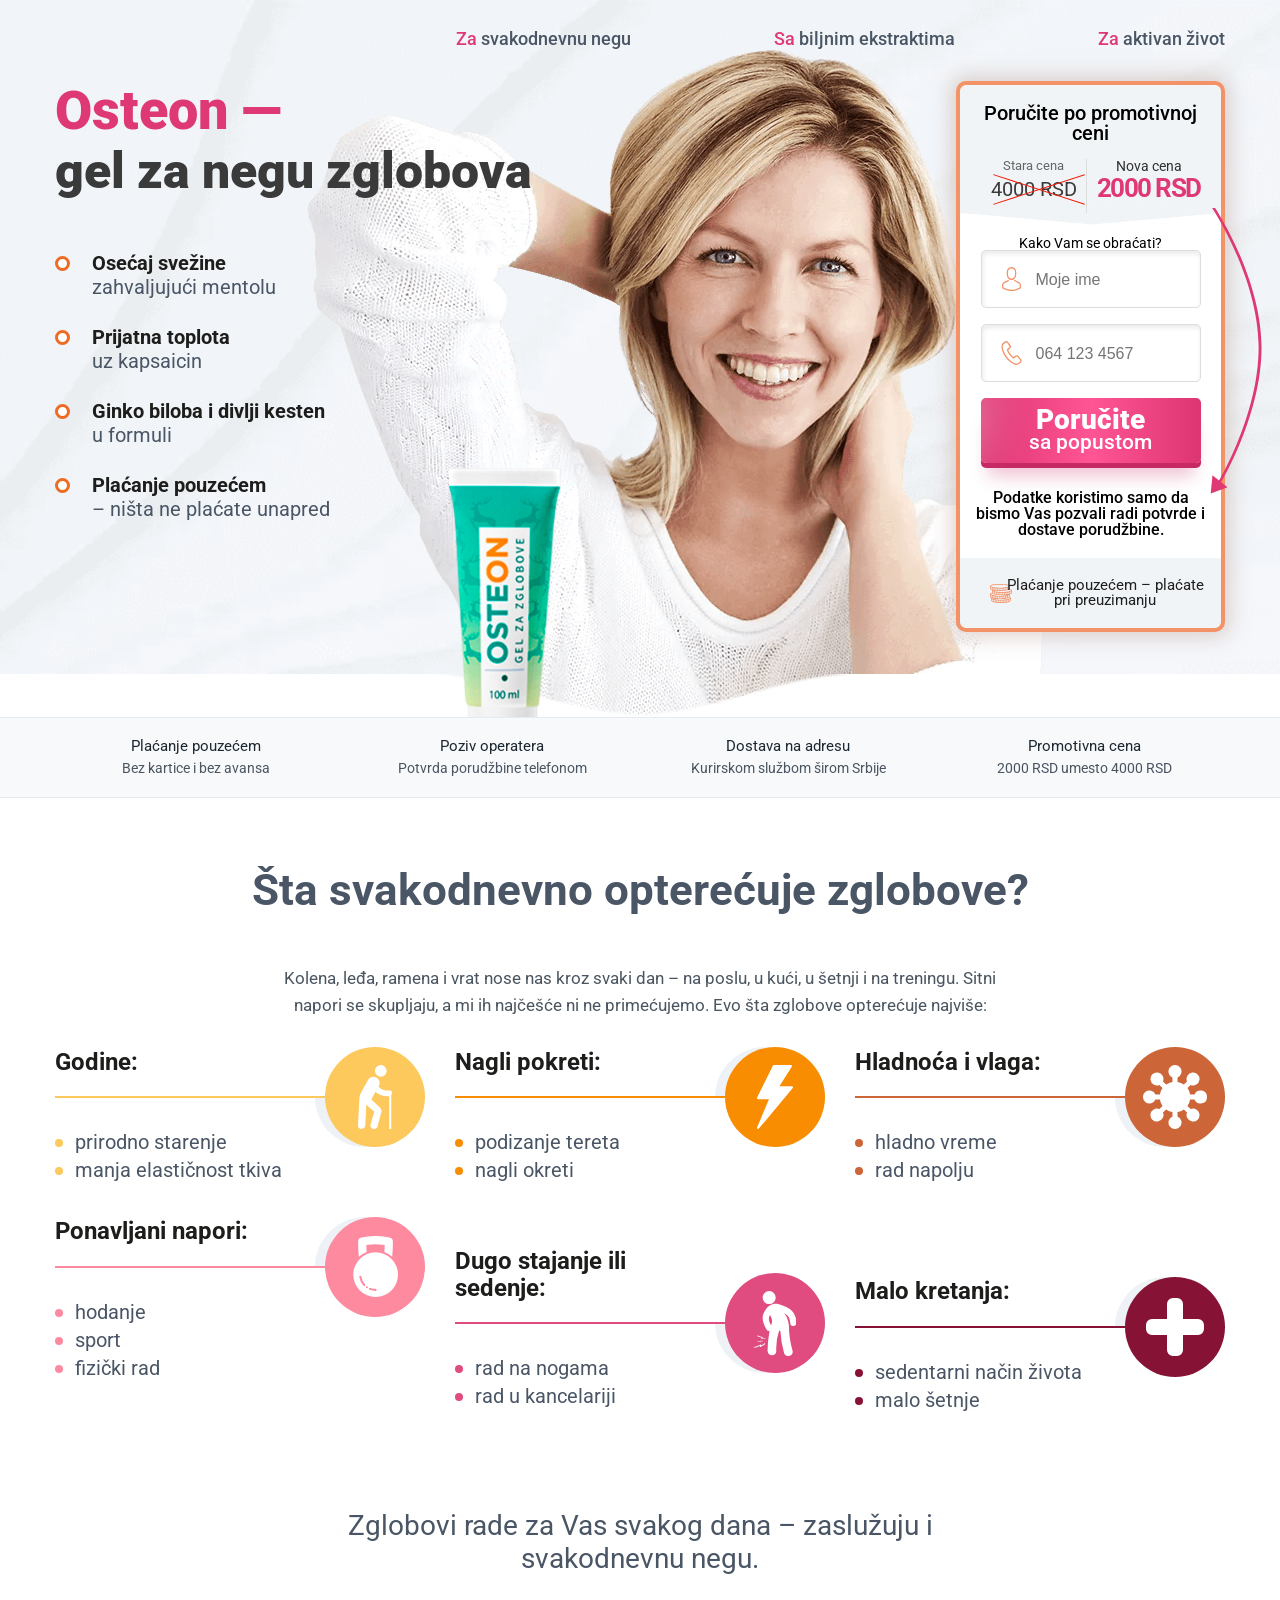
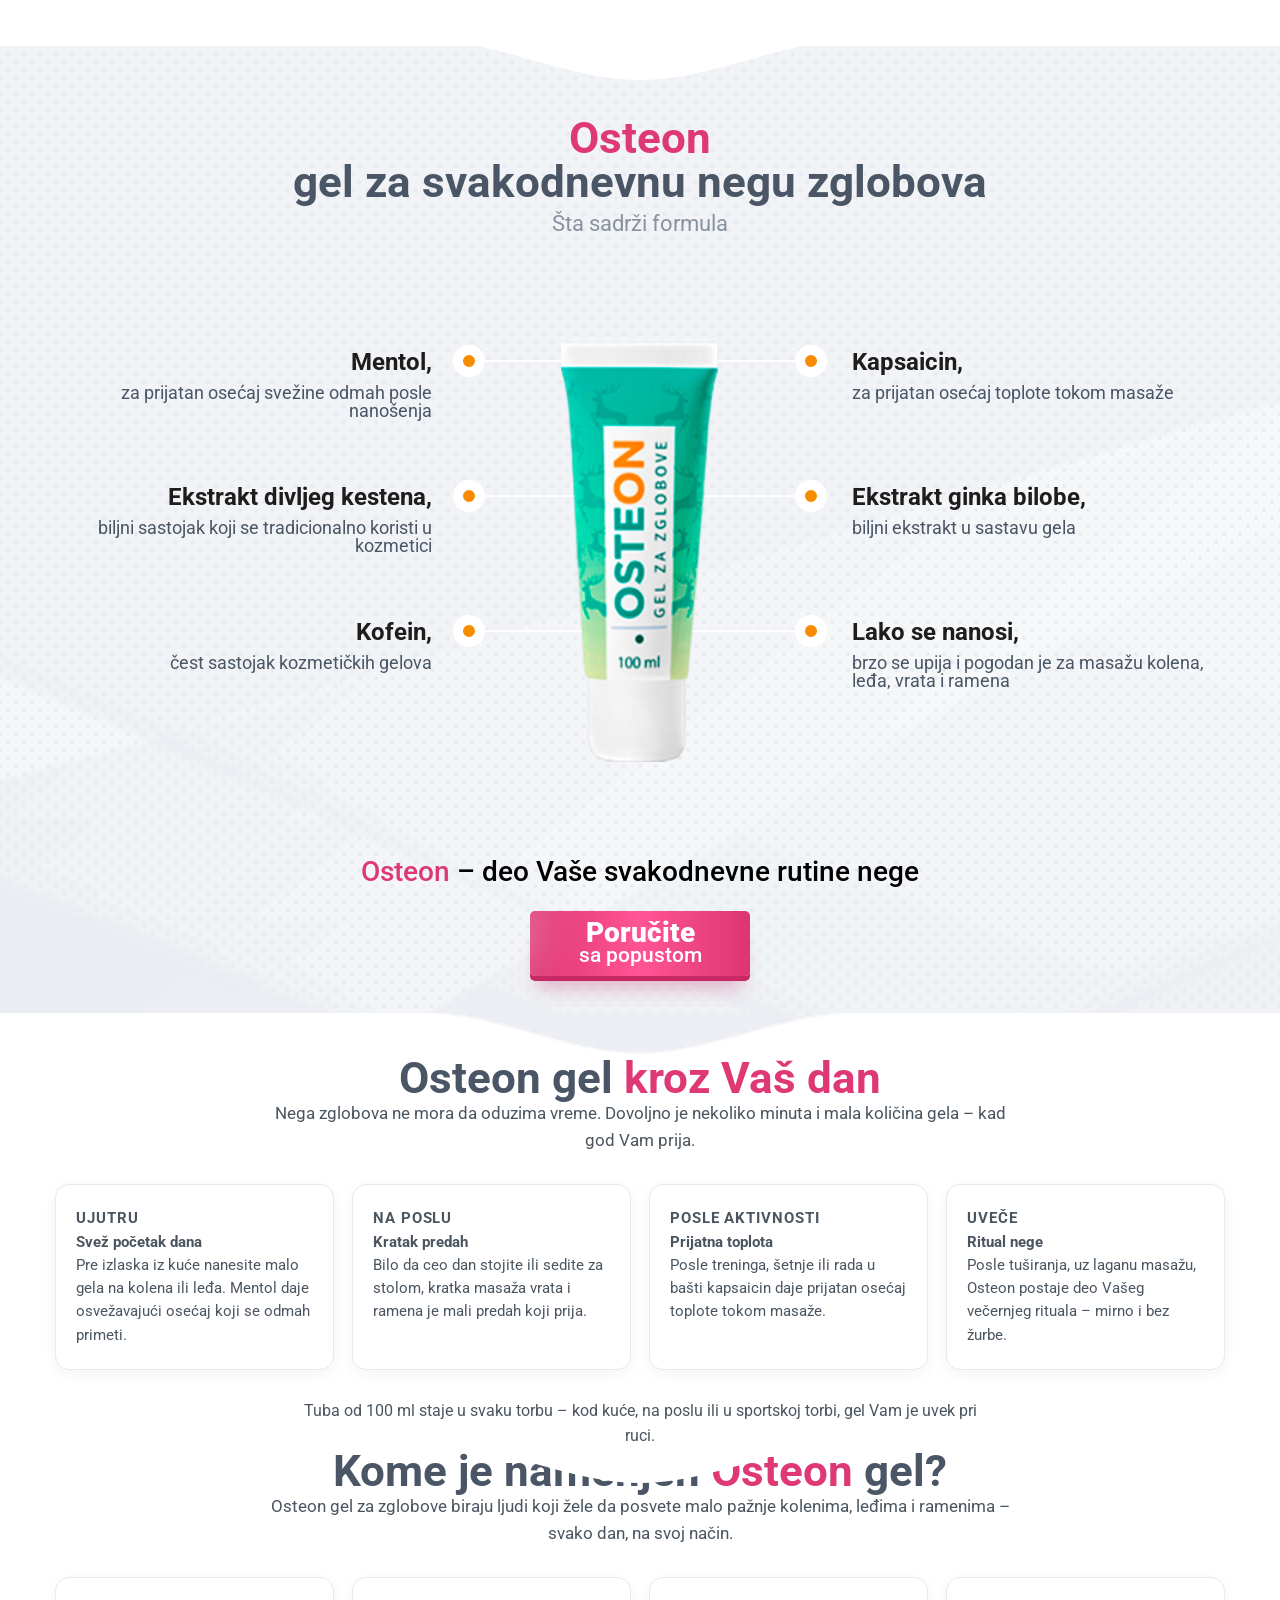
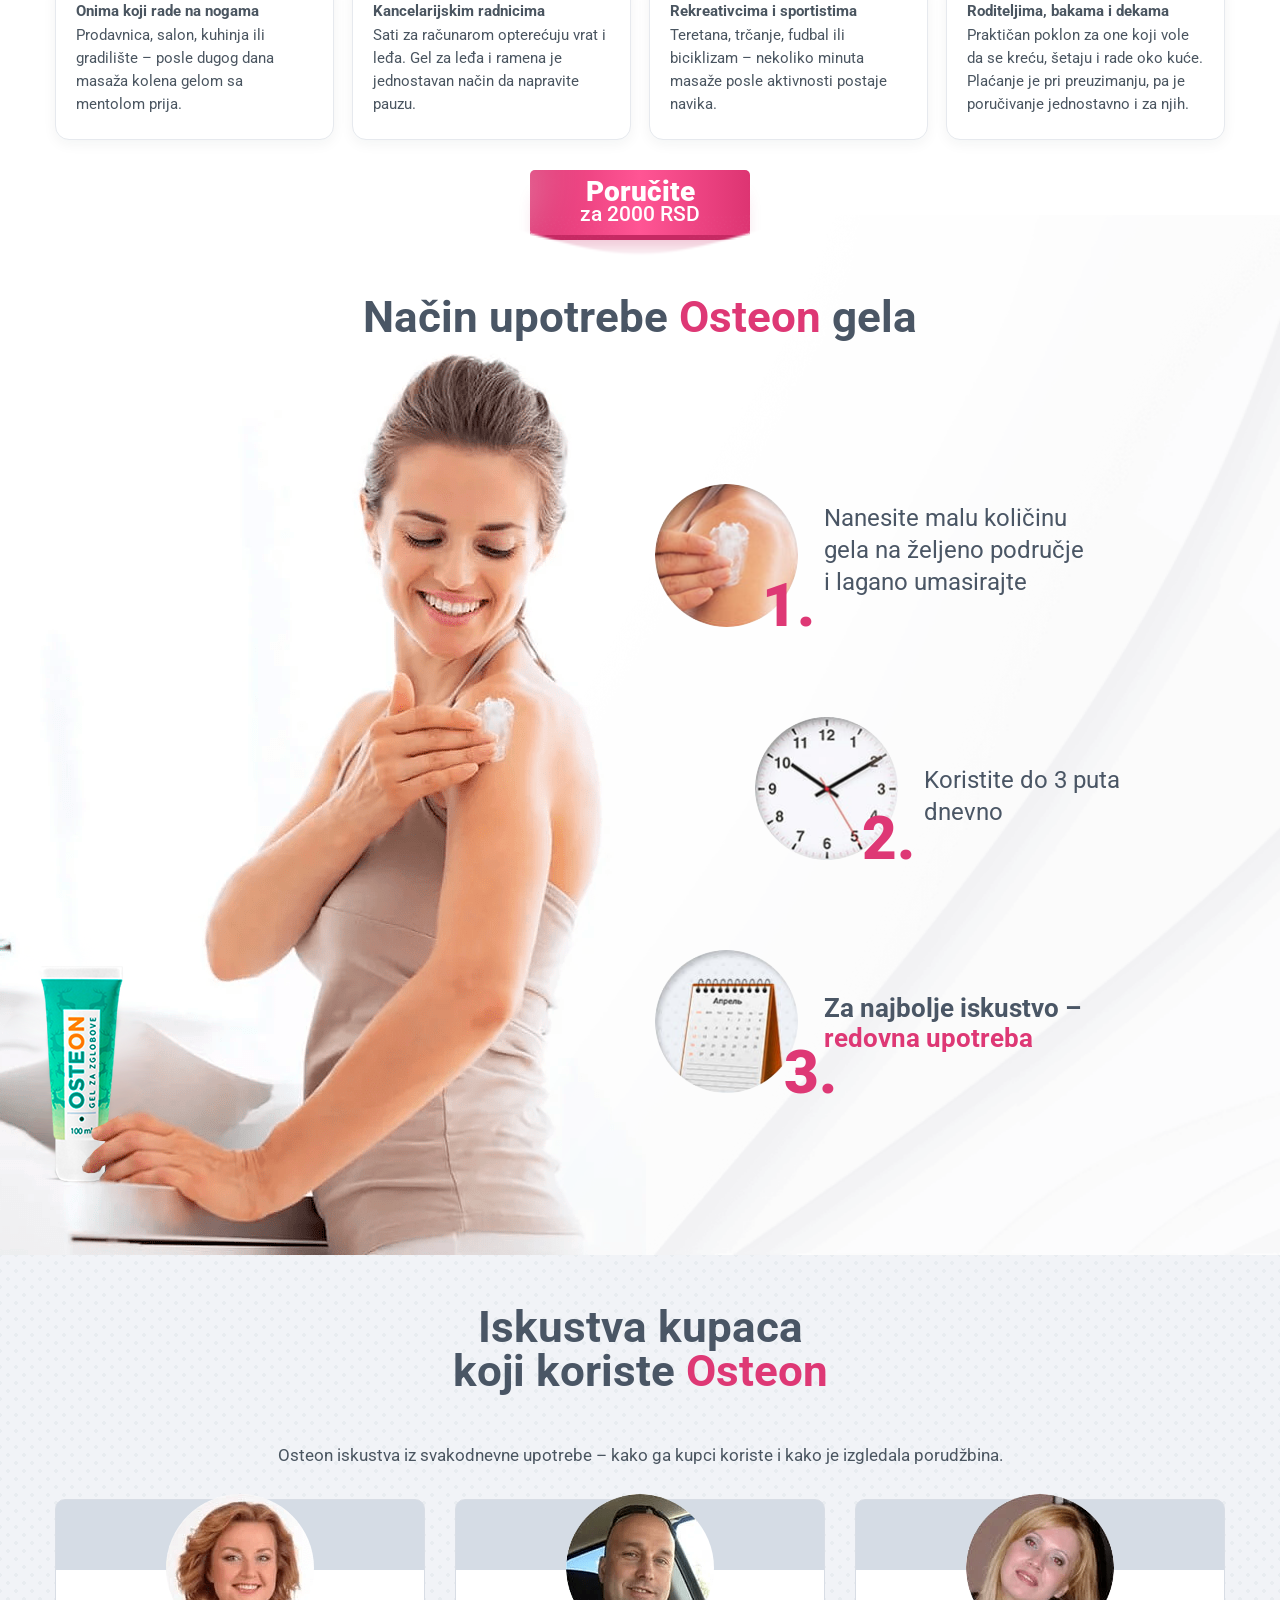
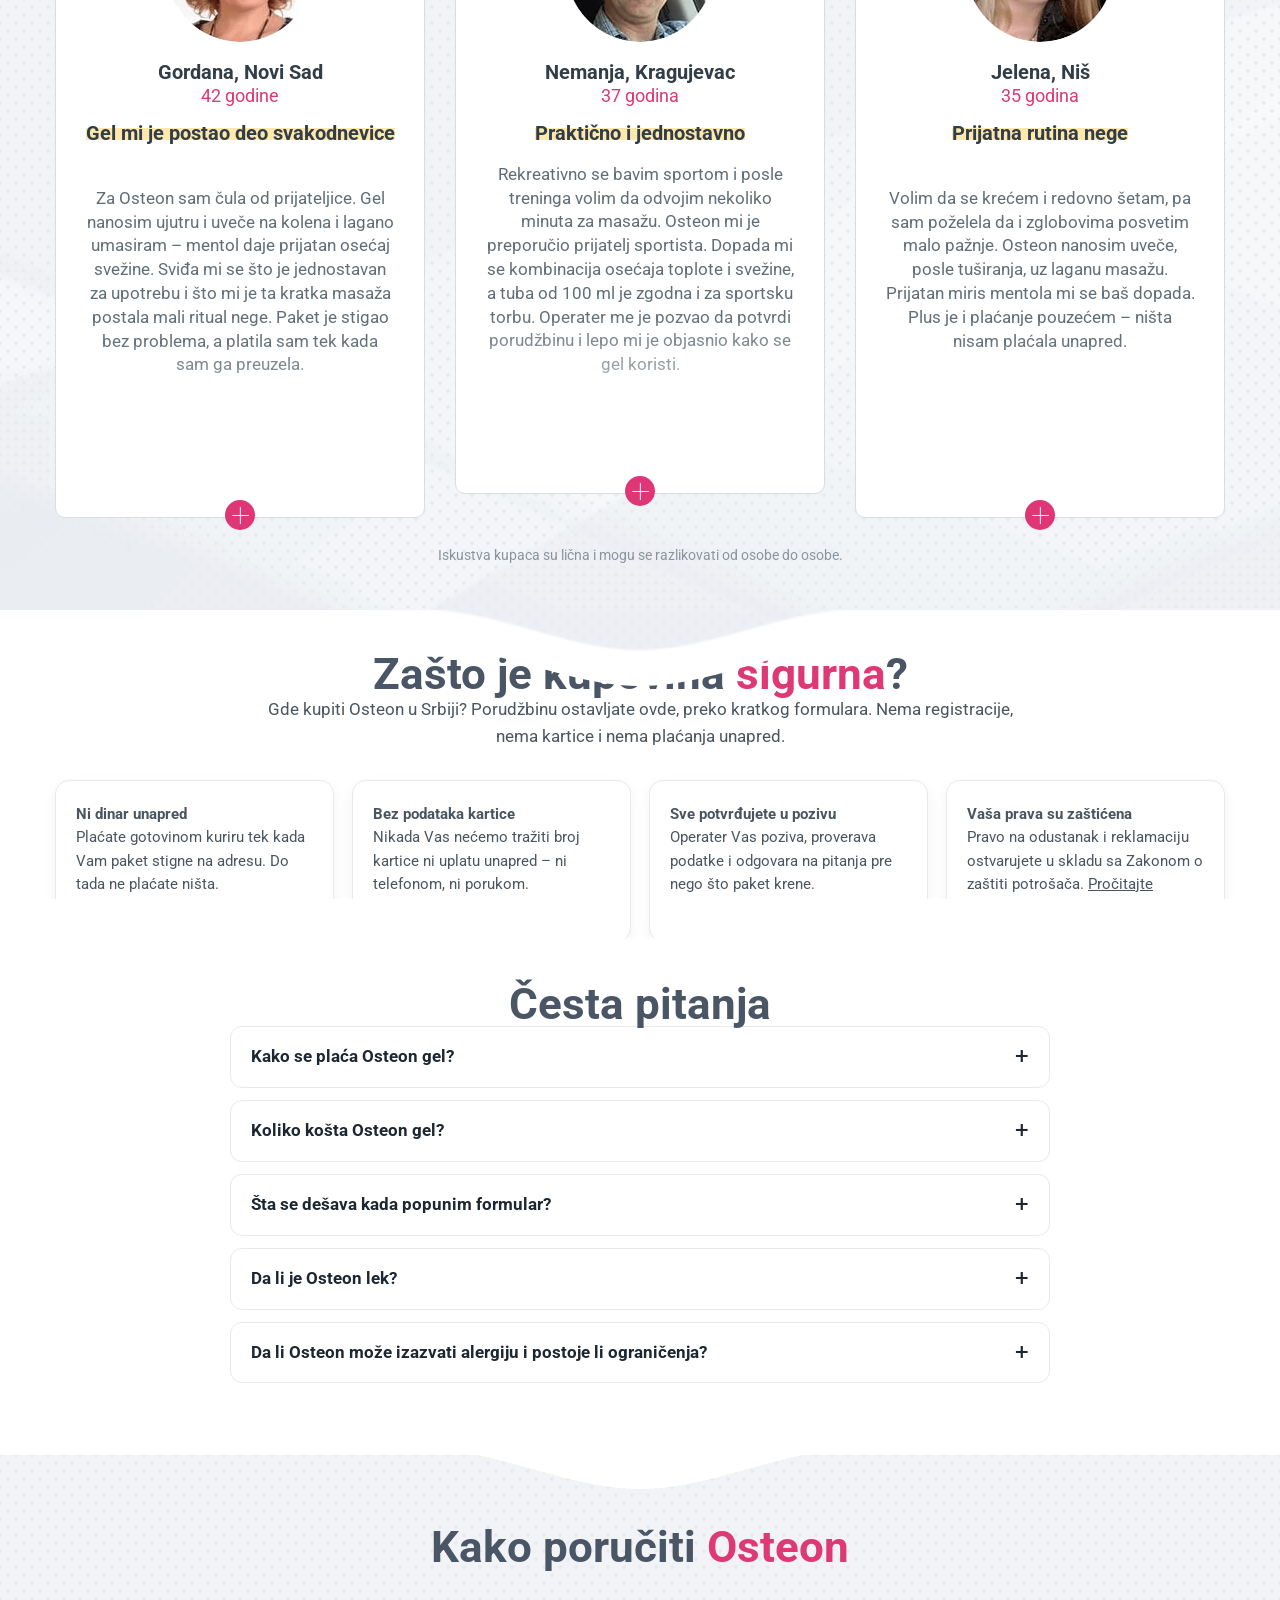
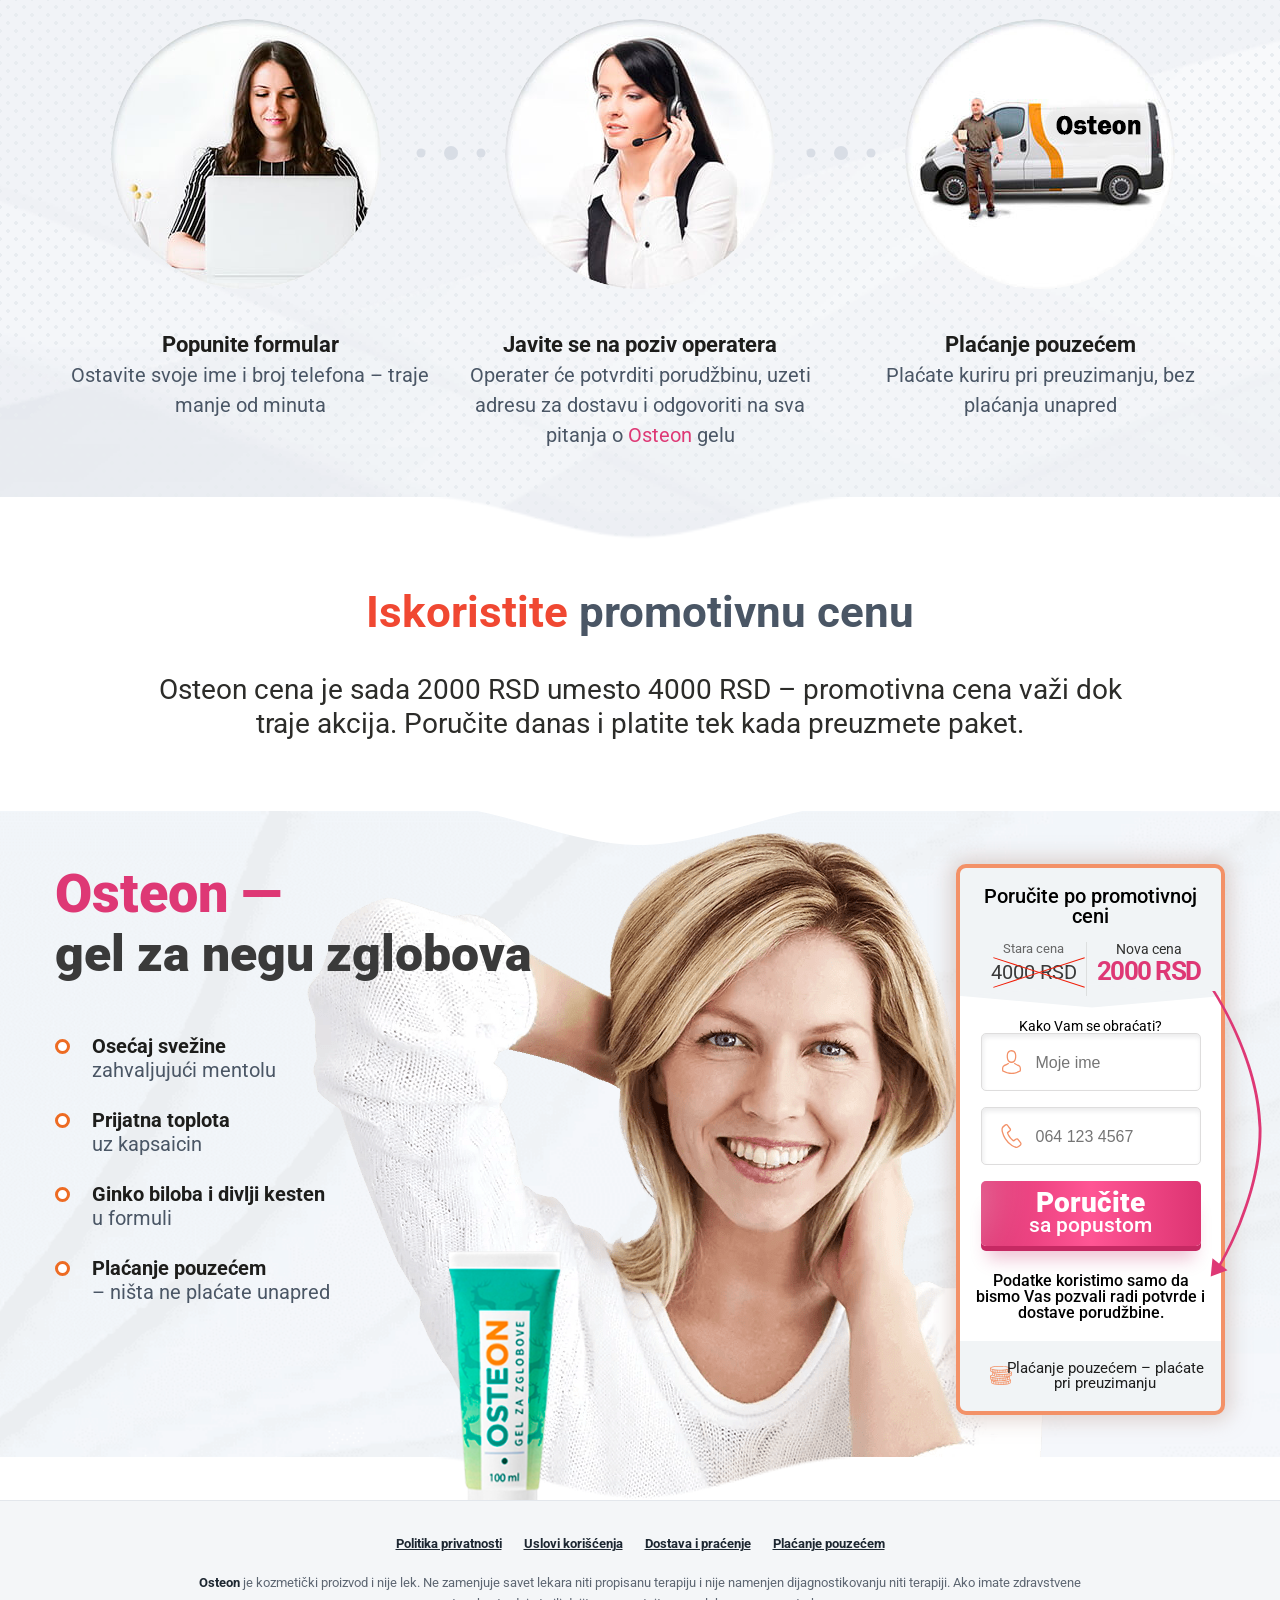
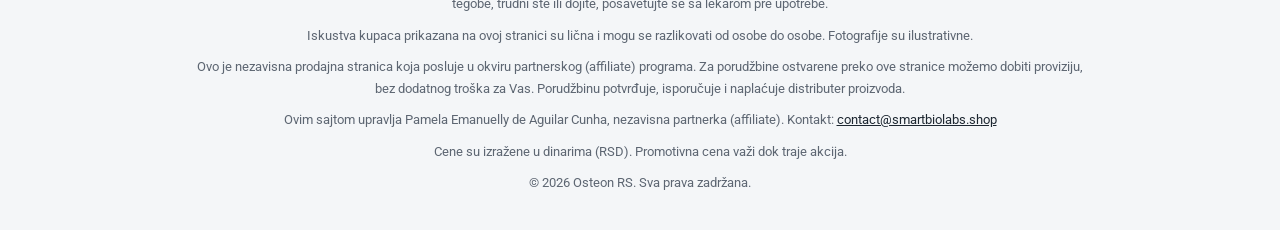
==== commit 71ab5130: "Bring Osteon RS to the Nautubone MK COD standard - js/phone.js: Serbian phone normalization (+381), " ====
--- a/index.html
+++ b/index.html
@@ -5,6 +5,7 @@
     <meta charset="UTF-8">
     <meta name="viewport" content="width=device-width,initial-scale=1">
     <meta http-equiv="X-UA-Compatible" content="ie=edge">
+    <meta name="google-site-verification" content="OZ9y92gjrVGx7BCZrwjEiJqnUBSMea5Pd7iJuMbMOGk" />
 
     <!-- SEO BASE -->
     <title>Osteon gel za zglobove – 2000 RSD | Plaćanje pouzećem</title>
@@ -251,7 +252,33 @@
       ]
     }
     </script>
-<script type="text/javascript" src="script_land.js" defer></script></head>
+<script src="js/phone.js" defer></script>
+<script src="js/tracking.js" defer></script>
+<script type="text/javascript" src="script_land.js" defer></script>
+<script type="text/javascript">
+    (function(c,l,a,r,i,t,y){
+        c[a]=c[a]||function(){(c[a].q=c[a].q||[]).push(arguments)};
+        t=l.createElement(r);t.async=1;t.src="https://www.clarity.ms/tag/"+i;
+        y=l.getElementsByTagName(r)[0];y.parentNode.insertBefore(t,y);
+    })(window, document, "clarity", "script", "yt2fozh2yq");
+</script>
+
+ <script defer
+  data-tag="CDdQ9yA0Dp53d6VXNmPjqk"
+  src="https://cdn.cckdl.com/js/base.min.js">
+</script>
+
+    <!-- Google tag (gtag.js) -->
+<script async src="https://www.googletagmanager.com/gtag/js?id=AW-11543512860"></script>
+<script>
+  window.dataLayer = window.dataLayer || [];
+  function gtag(){dataLayer.push(arguments);}
+  gtag('js', new Date());
+
+  gtag('config', 'AW-11543512860');
+</script> 
+
+</head>
 
 <body class="body-banner ev-date">
     <header class="header">
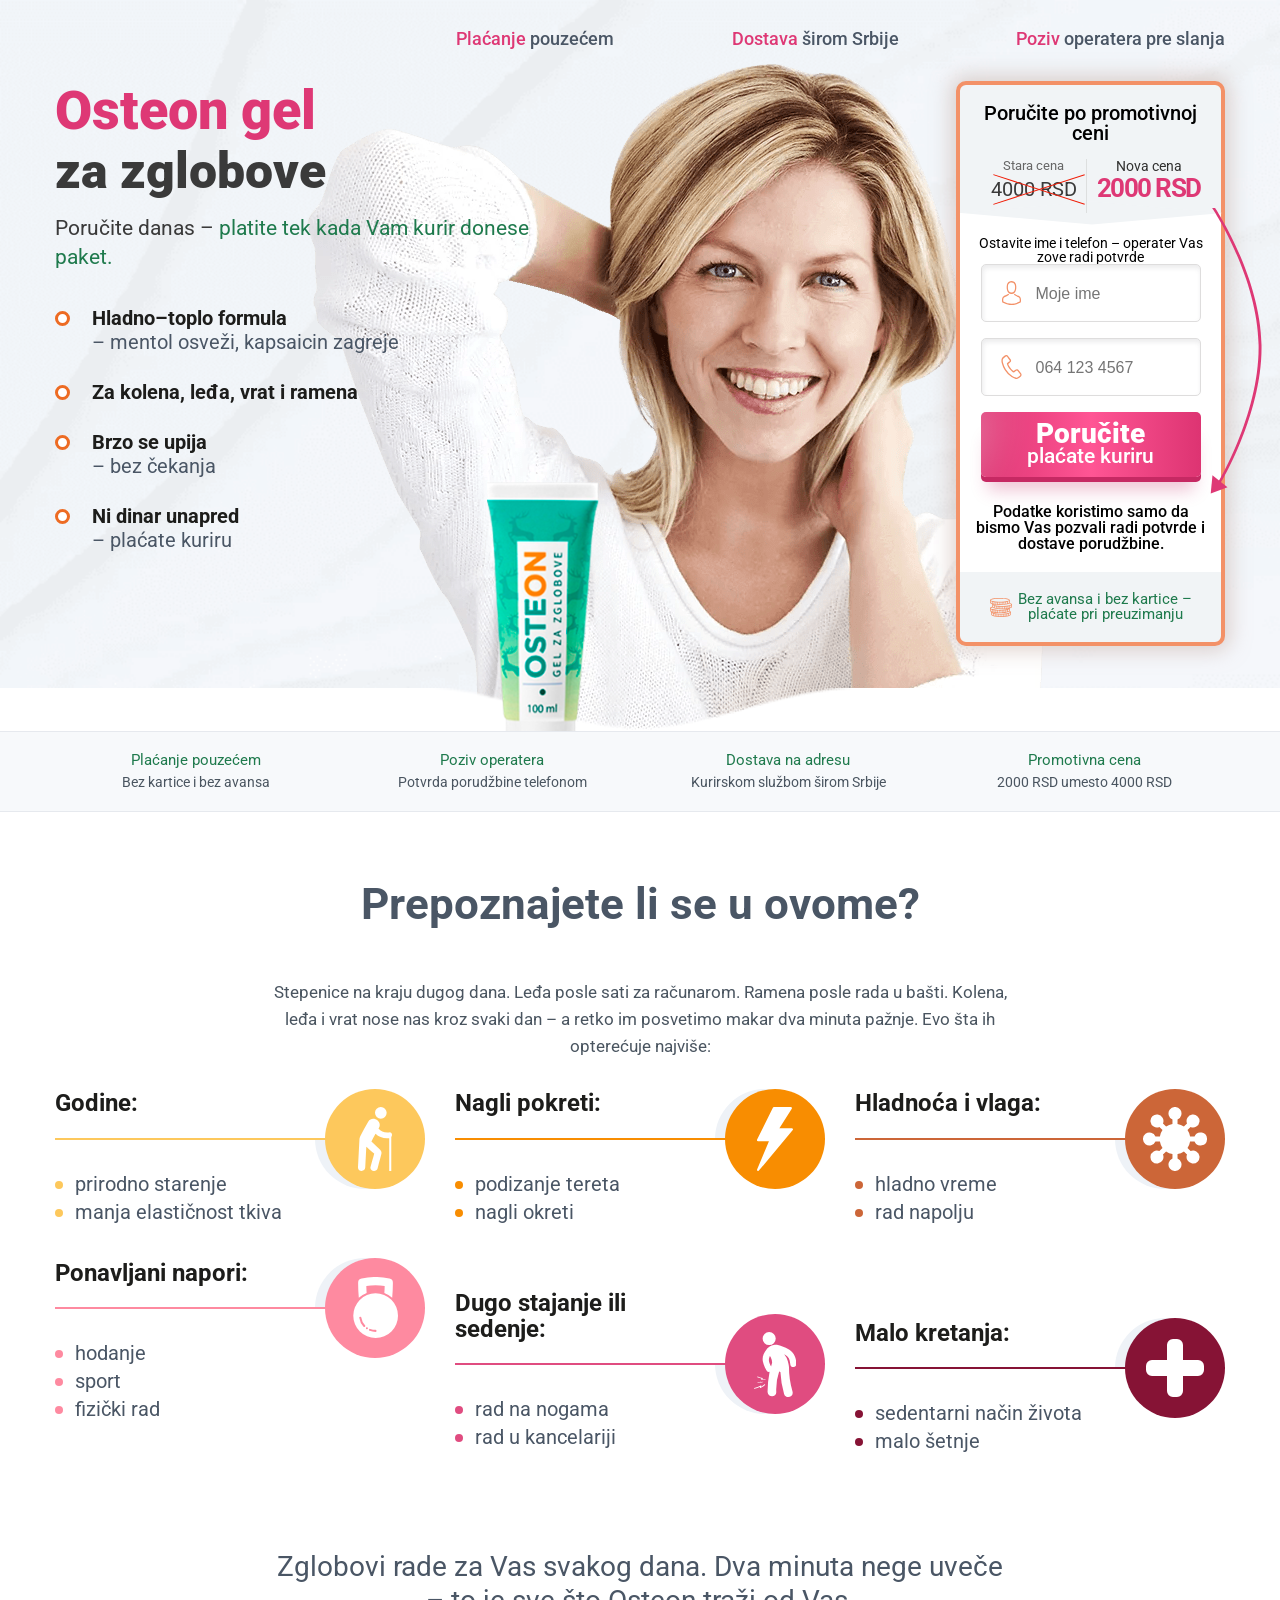
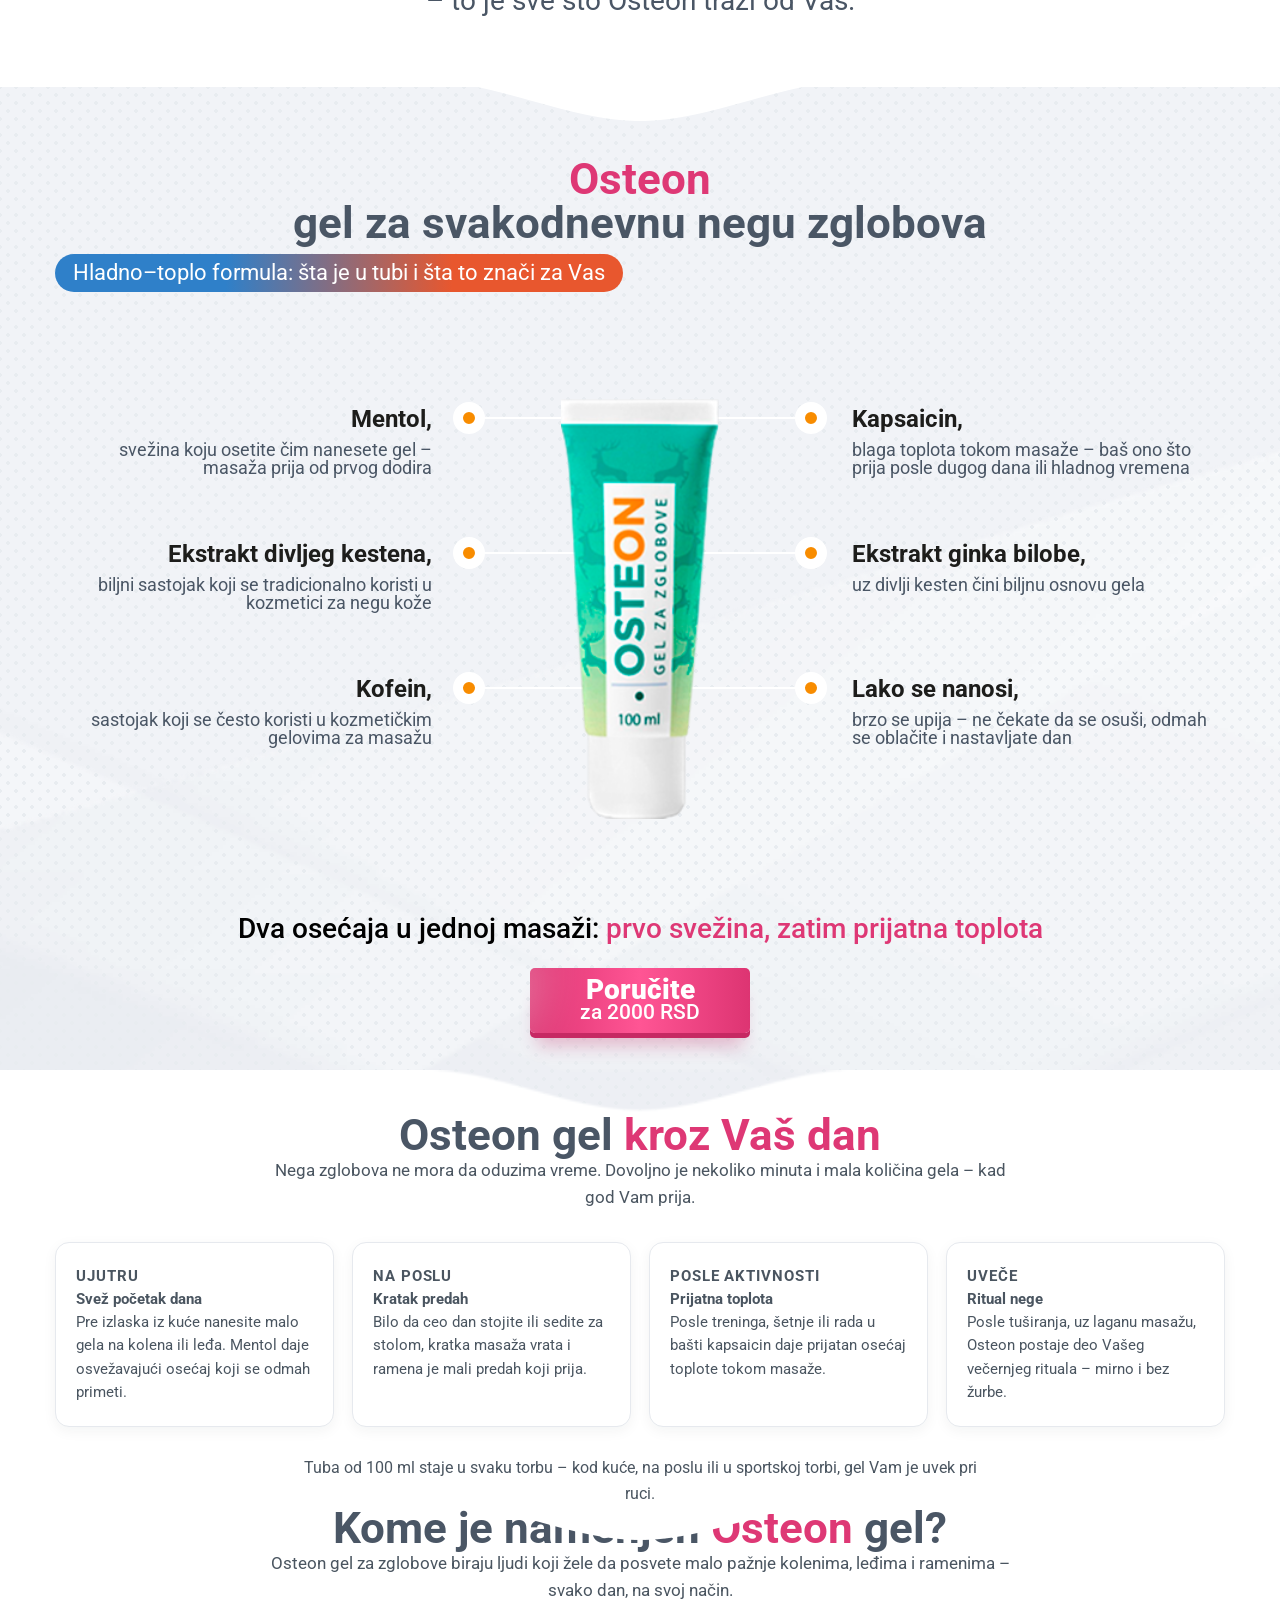
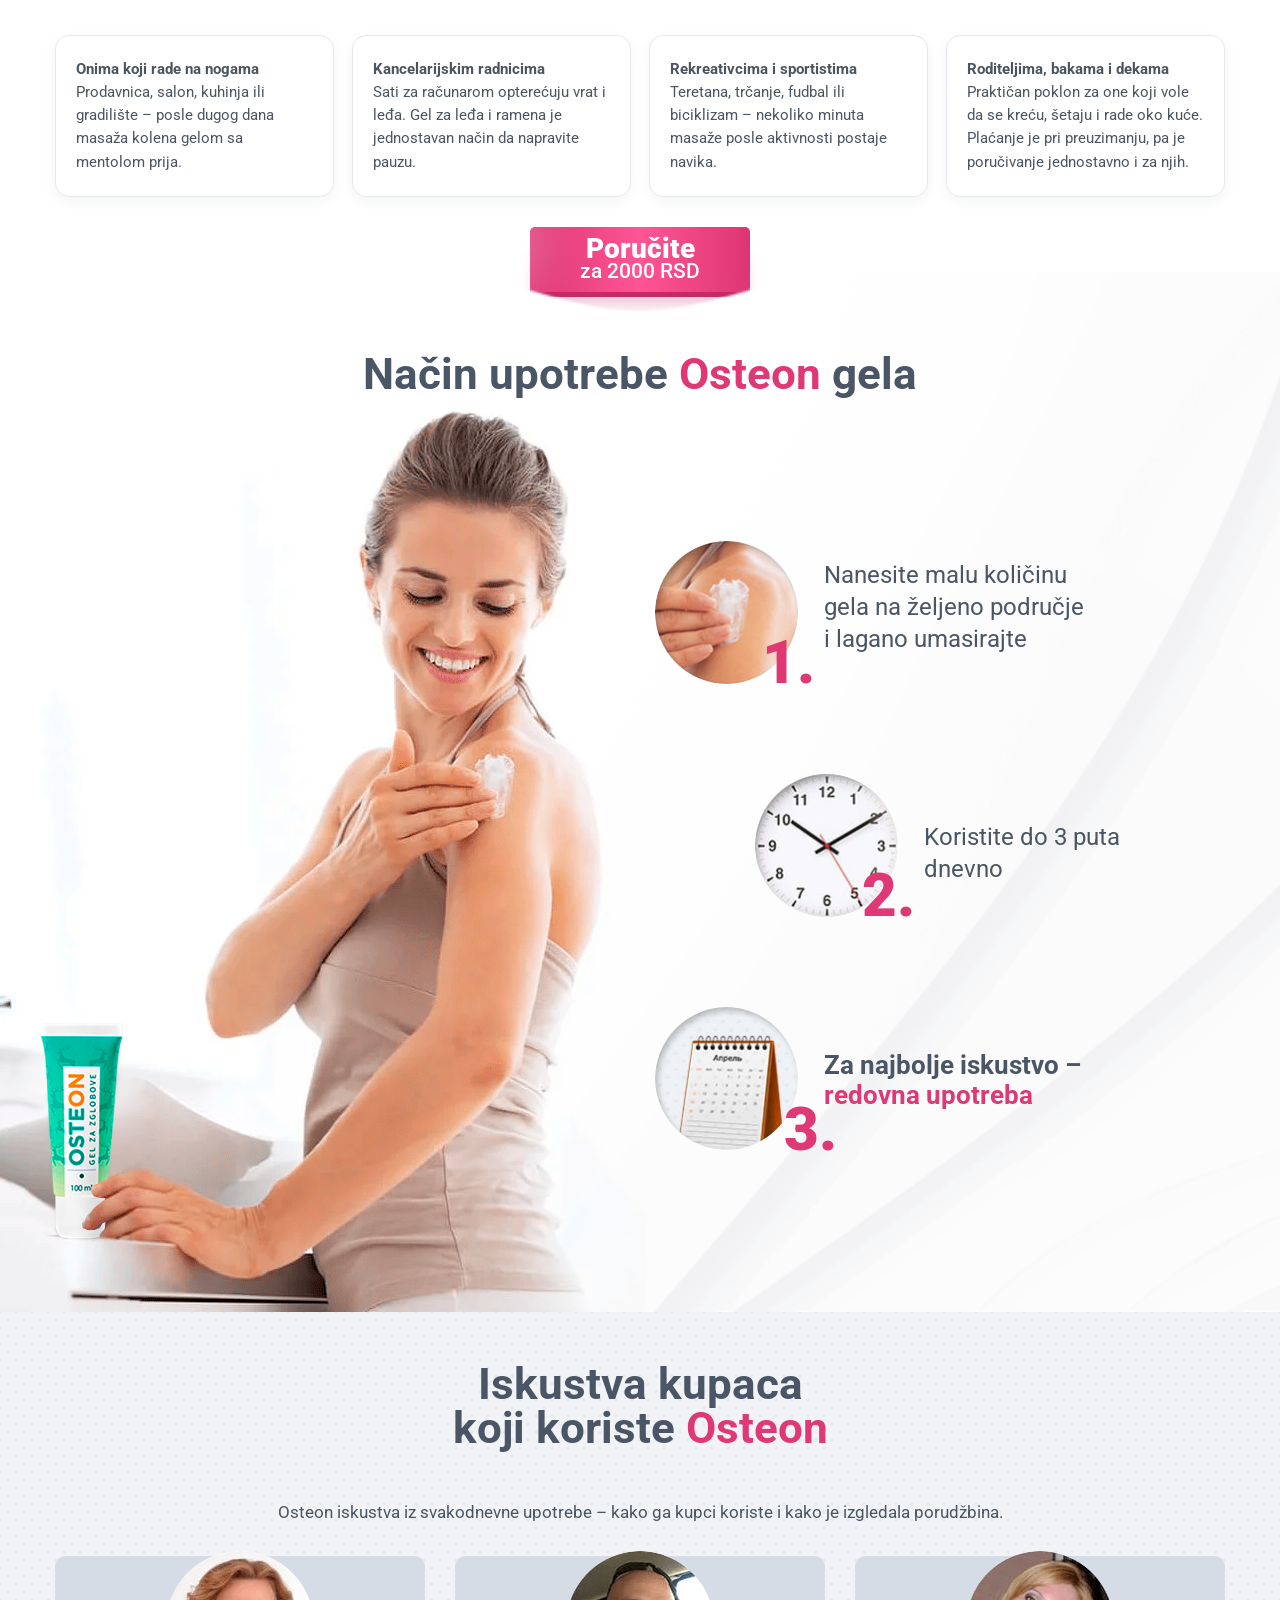
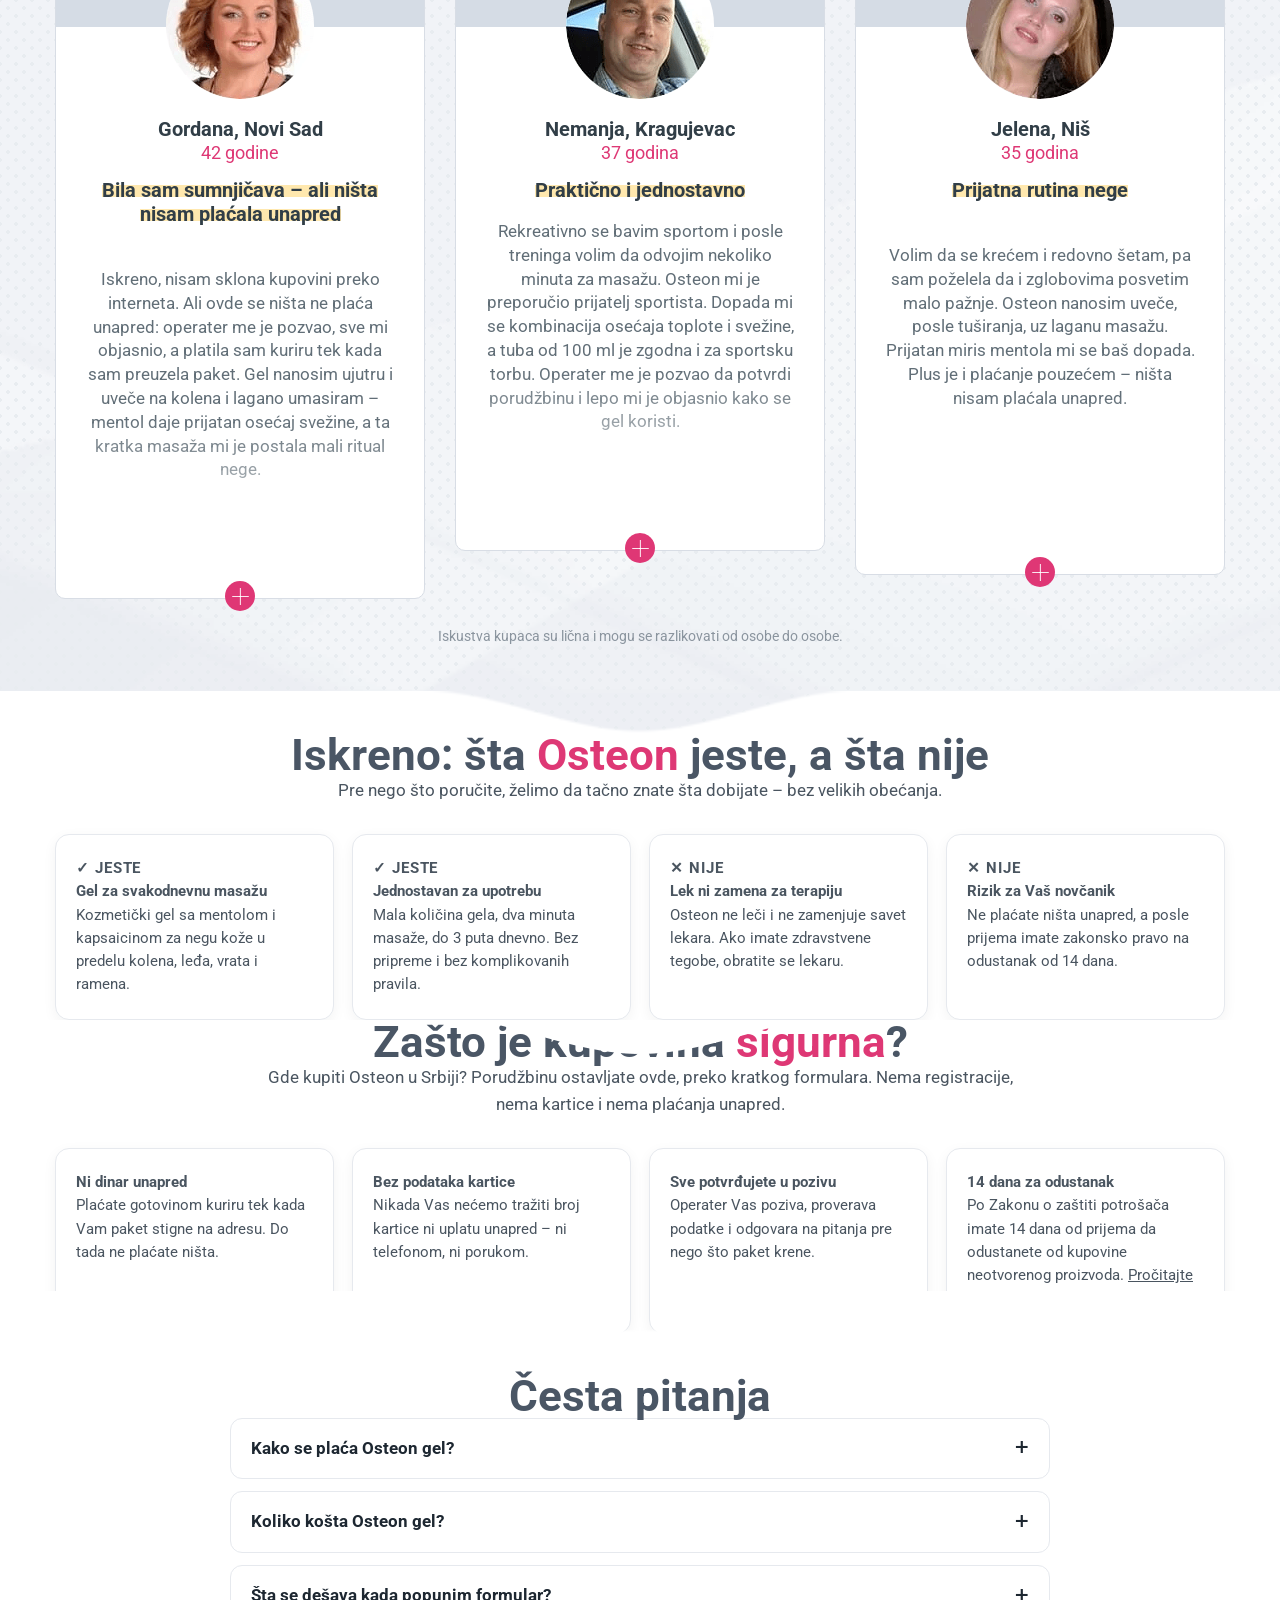
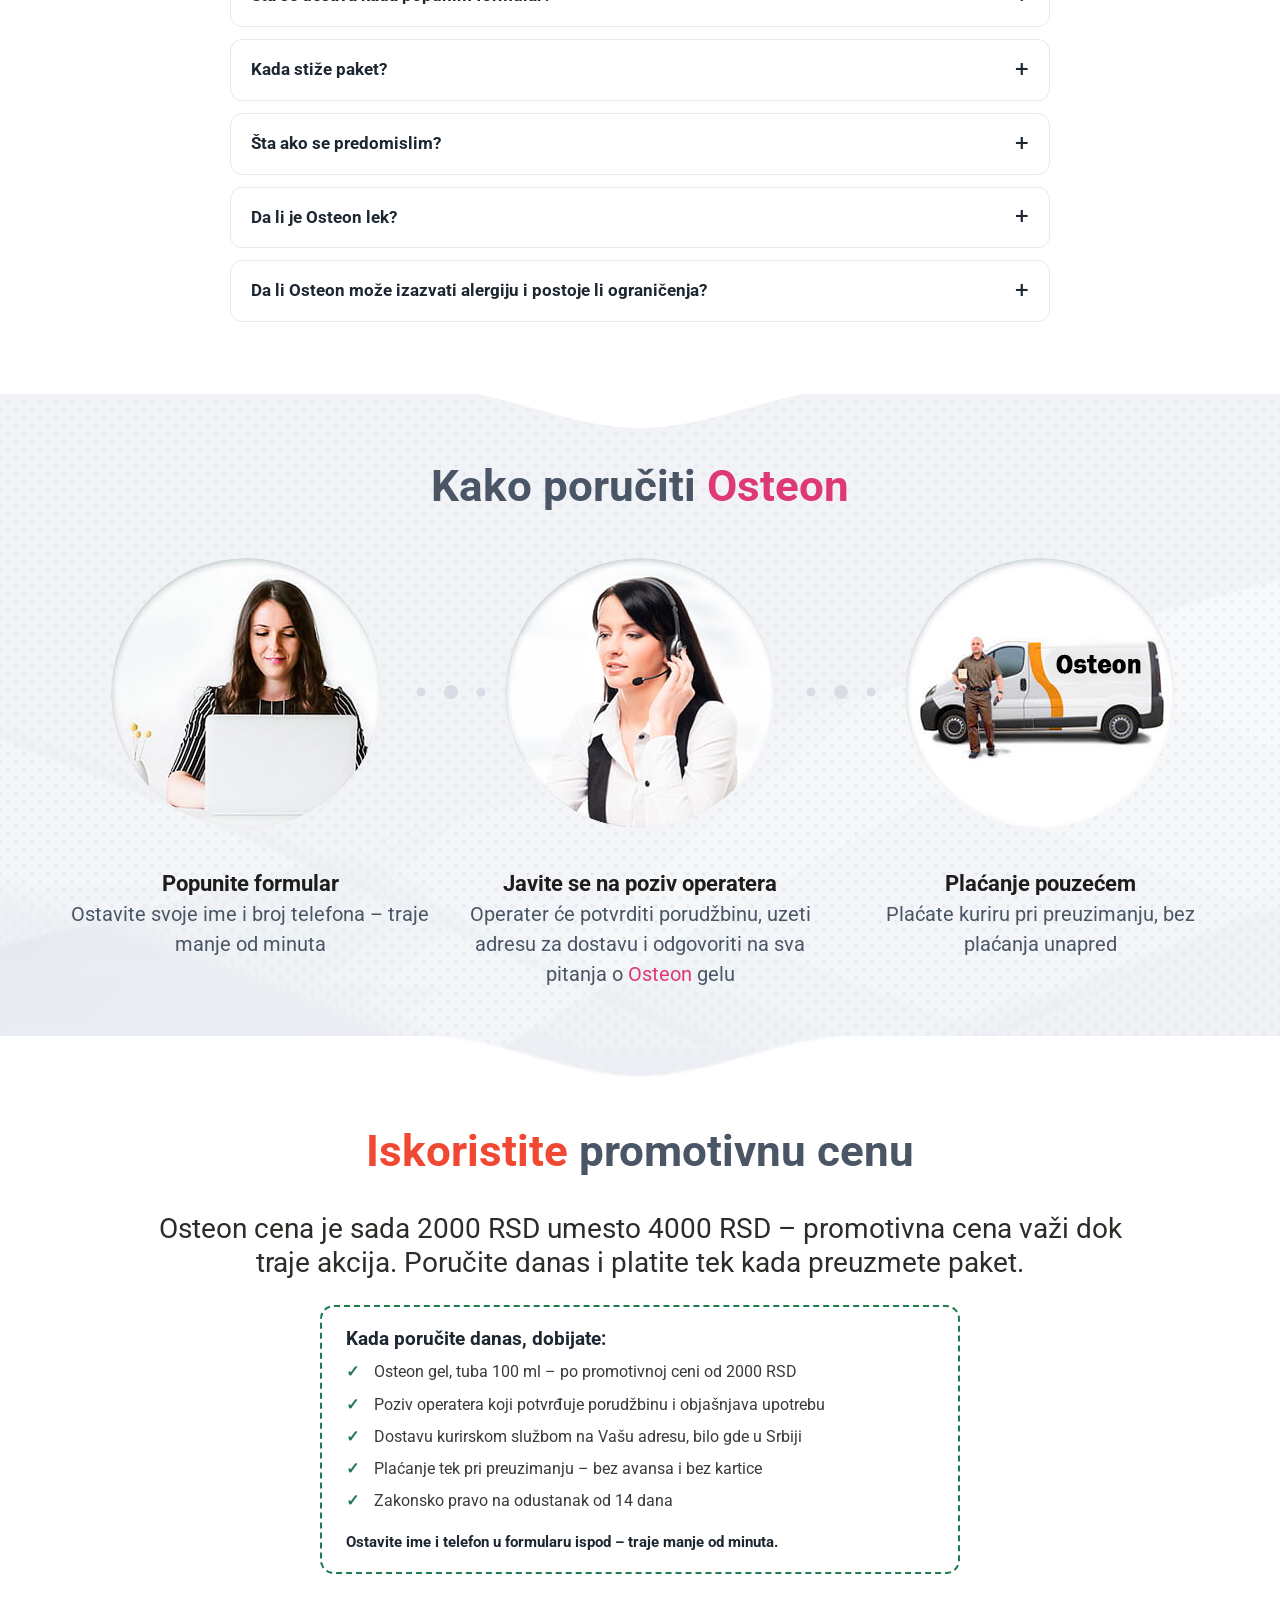
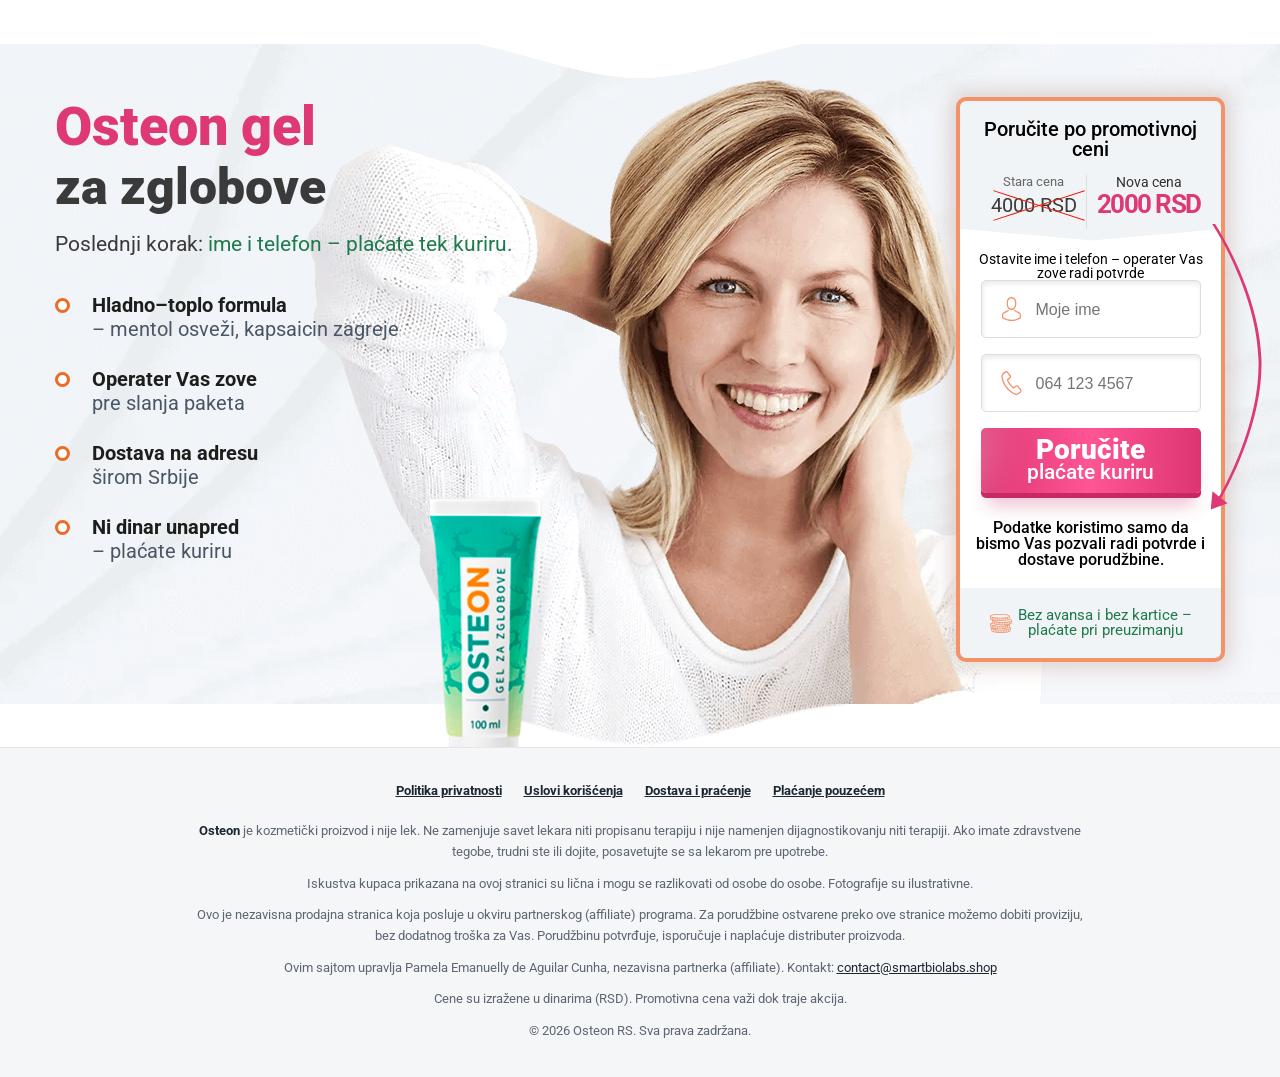
==== commit a9b71fea: "Rewrite Osteon RS copy for bottom-of-funnel visitors Direct offer and COD risk reversal in the hero," ====
--- a/index.html
+++ b/index.html
@@ -91,6 +91,31 @@
         .ost-ftr strong{color:#1d2731 !important}
         .ost-ftr__copy{margin-top:14px !important;font-size:12px !important;color:#8a949e !important}
         .ost-ftr{position:relative !important;z-index:5 !important}
+        /* COPY FUNDO DE FUNIL — 18/10 */
+        .ost-hero-sub{margin:-34px 0 30px;font-size:21px;line-height:1.4;color:#3a3a3a}
+        .ost-hero-sub b{color:#1f7a4d}
+        .form__footer{color:#1f7a4d}
+        .ost-trust__item b{color:#1f7a4d}
+        .subtitle{display:inline-block}
+        #sastav .subtitle{background:linear-gradient(90deg,#2f80c9 0%,#2f80c9 30%,#e8572e 70%,#e8572e 100%);color:#fff;padding:8px 18px;border-radius:30px}
+        .ost-yes{color:#1f7a4d}
+        .ost-no{color:#8a949e}
+        .ost-stack{max-width:640px;margin:26px auto 0;background:#fff;border:2px dashed #1f7a4d;border-radius:14px;padding:22px 24px;text-align:left}
+        .ost-stack__title{font-size:19px;font-weight:700;color:#1d2731;margin:0 0 12px}
+        .ost-stack__list{list-style:none;margin:0 0 14px;padding:0}
+        .ost-stack__list li{position:relative;padding:0 0 9px 28px;font-size:16px;line-height:1.45;color:#3a3a3a}
+        .ost-stack__list li::before{content:"✓";position:absolute;left:0;top:0;font-weight:900;color:#1f7a4d}
+        .ost-stack__cta{margin:0;font-size:15px;font-weight:700;color:#1d2731}
+        .ost-sticky{display:none}
+        @media (max-width:768px){
+            .ost-hero-sub{margin:6px 0 18px;font-size:17px}
+            .ost-sticky{display:flex;align-items:center;justify-content:space-between;gap:10px;position:fixed;left:0;right:0;bottom:0;z-index:999;background:#fff;padding:10px 16px calc(10px + env(safe-area-inset-bottom));box-shadow:0 -4px 16px rgba(20,30,40,.14);transition:transform .25s}
+            .ost-sticky.is-hidden{transform:translateY(110%)}
+            .ost-sticky__info{font-size:13px;line-height:1.3;color:#4a5560}
+            .ost-sticky__info b{display:block;font-size:18px;color:#de3875}
+            .ost-sticky__btn{flex:0 0 auto;background:linear-gradient(to right,#dd3472 0,#ff5594 50%,#dd3472 100%);color:#fff;font-weight:900;font-size:17px;text-decoration:none;padding:12px 20px;border-radius:6px;box-shadow:0 4px 0 #c62963}
+            body{padding-bottom:72px}
+        }
     </style>
 
     <!-- SCHEMA MARKUP (JSON-LD @graph) -->
@@ -175,12 +200,12 @@
           "review": [
             {
               "@type": "Review",
-              "name": "Gel mi je postao deo svakodnevice",
+              "name": "Bila sam sumnjičava – ali ništa nisam plaćala unapred",
               "author": {
                 "@type": "Person",
                 "name": "Gordana"
               },
-              "reviewBody": "Za Osteon sam čula od prijateljice. Gel nanosim ujutru i uveče na kolena i lagano umasiram – mentol daje prijatan osećaj svežine. Sviđa mi se što je jednostavan za upotrebu i što mi je ta kratka masaža postala mali ritual nege. Paket je stigao bez problema, a platila sam tek kada sam ga preuzela."
+              "reviewBody": "Iskreno, nisam sklona kupovini preko interneta. Ali ovde se ništa ne plaća unapred: operater me je pozvao, sve mi objasnio, a platila sam kuriru tek kada sam preuzela paket. Gel nanosim ujutru i uveče na kolena i lagano umasiram – mentol daje prijatan osećaj svežine, a ta kratka masaža mi je postala mali ritual nege."
             },
             {
               "@type": "Review",
@@ -229,6 +254,22 @@
               "acceptedAnswer": {
                 "@type": "Answer",
                 "text": "Operater Vas poziva na ostavljeni broj telefona, potvrđuje porudžbinu i adresu za dostavu, a zatim paket šalje kurirska služba. Ako ste pogrešili u podacima, pošaljite formular ponovo – operater će sve proveriti u pozivu."
+              }
+            },
+            {
+              "@type": "Question",
+              "name": "Kada stiže paket?",
+              "acceptedAnswer": {
+                "@type": "Answer",
+                "text": "Posle potvrde u pozivu paket šalje kurirska služba na adresu koju ste naveli, bilo gde u Srbiji. Tačan rok dostave operater Vam kaže u pozivu, a kurir Vas po pravilu zove na dan dostave."
+              }
+            },
+            {
+              "@type": "Question",
+              "name": "Šta ako se predomislim?",
+              "acceptedAnswer": {
+                "@type": "Answer",
+                "text": "Dok operater ne potvrdi porudžbinu, nemate nikakvu obavezu. Posle prijema imate zakonsko pravo na odustanak od 14 dana za neotvoren proizvod, u skladu sa Zakonom o zaštiti potrošača."
               }
             },
             {
@@ -263,8 +304,8 @@
     })(window, document, "clarity", "script", "yt2fozh2yq");
 </script>
 
- <script defer
-  data-tag="CDdQ9yA0Dp53d6VXNmPjqk"
+<script defer
+  data-tag="CDdQ9yA0Dp53d6VXNmPjqk" 
   src="https://cdn.cckdl.com/js/base.min.js">
 </script>
 
@@ -287,23 +328,24 @@
                 <div class="header__logo"></div>
                 <nav class="nav">
                     <ul class="nav__list">
-                        <li class="nav__item"><span class="nav__link"><span class="main-color">Za</span> svakodnevnu negu</span>
+                        <li class="nav__item"><span class="nav__link"><span class="main-color">Plaćanje</span> pouzećem</span>
                         </li>
-                        <li class="nav__item"><span class="nav__link"><span class="main-color">Sa</span> biljnim ekstraktima</span>
+                        <li class="nav__item"><span class="nav__link"><span class="main-color">Dostava</span> širom Srbije</span>
                         </li>
-                        <li class="nav__item"><span class="nav__link"><span class="main-color">Za</span> aktivan život</span>
+                        <li class="nav__item"><span class="nav__link"><span class="main-color">Poziv</span> operatera pre slanja</span>
                         </li>
                     </ul>
                 </nav>
             </div>
             <div class="header__content">
                 <div class="header__about">
-                    <h1 class="header__title"><span class="main-color">Osteon —</span> gel za negu zglobova</h1>
+                    <h1 class="header__title"><span class="main-color">Osteon gel</span> za zglobove</h1>
+                    <p class="ost-hero-sub">Poručite danas – <b>platite tek kada Vam kurir donese paket.</b></p>
                     <ul class="header__features">
-                        <li class="header__features-item"><b>Osećaj svežine</b> zahvaljujući mentolu</li>
-                        <li class="header__features-item"><b>Prijatna toplota</b> uz kapsaicin</li>
-                        <li class="header__features-item"><b>Ginko biloba i divlji kesten</b> u formuli</li>
-                        <li class="header__features-item"><b>Plaćanje pouzećem</b> – ništa ne plaćate unapred</li>
+                        <li class="header__features-item"><b>Hladno–toplo formula</b> – mentol osveži, kapsaicin zagreje</li>
+                        <li class="header__features-item"><b>Za kolena, leđa, vrat i ramena</b></li>
+                        <li class="header__features-item"><b>Brzo se upija</b> – bez čekanja</li>
+                        <li class="header__features-item"><b>Ni dinar unapred</b> – plaćate kuriru</li>
                     </ul>
                 </div>
                 <div class="header__prod">
@@ -328,15 +370,15 @@
                     <div class="form__body">
                         <form action="/land/order" method="POST" class="x_order_form al-form">
                             <select name="country" class="al-country" style="display: none;"></select>
-                            <p class="form__text">Kako Vam se obraćati?
+                            <p class="form__text">Ostavite ime i telefon – operater Vas zove radi potvrde
                             </p>
                             <label class="form__label form__label--name"><input type="text" name="name" placeholder="Moje ime" required="" autocomplete="name"></label>
                             <label class="form__label form__label--tel"><input type="tel" name="phone" placeholder="Moj telefon" required="" autocomplete="tel"></label>
-                            <button class="btn">Poručite <span class="btn__small">sa popustom</span></button>
+                            <button class="btn">Poručite <span class="btn__small">plaćate kuriru</span></button>
                             <p class="form__lastpack">Podatke koristimo samo da bismo Vas pozvali radi potvrde i dostave porudžbine.</p>
                         </form>
                     </div>
-                    <p class="form__footer">Plaćanje pouzećem – plaćate pri preuzimanju</p>
+                    <p class="form__footer">Bez avansa i bez kartice – plaćate pri preuzimanju</p>
                 </div>
             </div>
             <div class="header__woman"><img src="img/girl-header.png" alt=""></div>
@@ -357,8 +399,8 @@
 
     <section class="factors block">
         <div class="container">
-            <h2 class="title title-factors">Šta svakodnevno opterećuje zglobove?</h2>
-            <p class="ost-lead">Kolena, leđa, ramena i vrat nose nas kroz svaki dan – na poslu, u kući, u šetnji i na treningu. Sitni napori se skupljaju, a mi ih najčešće ni ne primećujemo. Evo šta zglobove opterećuje najviše:</p>
+            <h2 class="title title-factors">Prepoznajete li se u ovome?</h2>
+            <p class="ost-lead">Stepenice na kraju dugog dana. Leđa posle sati za računarom. Ramena posle rada u bašti. Kolena, leđa i vrat nose nas kroz svaki dan – a retko im posvetimo makar dva minuta pažnje. Evo šta ih opterećuje najviše:</p>
             <div class="factors__wrap">
                 <div class="factors__item factors__item-age">
                     <p class="factors__name">Godine:</p>
@@ -447,43 +489,43 @@
                     </ul>
                 </div>
             </div>
-            <p class="factors__conclusion">Zglobovi rade za Vas svakog dana – zaslužuju i svakodnevnu negu.</p>
+            <p class="factors__conclusion">Zglobovi rade za Vas svakog dana. Dva minuta nege uveče – to je sve što Osteon traži od Vas.</p>
         </div>
     </section>
 
     <section class="solution block wave" id="sastav">
         <div class="container">
             <h2 class="title title-solution"><span class="main-color">Osteon</span><br>gel za svakodnevnu negu zglobova</h2>
-            <p class="subtitle">Šta sadrži formula</p>
+            <p class="subtitle">Hladno–toplo formula: šta je u tubi i šta to znači za Vas</p>
             <div class="solution__items">
                 <div class="solution__row">
                     <div class="item">
-                        <p class="item__descr title-color"><span class="text-bold">Mentol,</span><br>za prijatan osećaj svežine odmah posle nanošenja</p>
+                        <p class="item__descr title-color"><span class="text-bold">Mentol,</span><br>svežina koju osetite čim nanesete gel – masaža prija od prvog dodira</p>
                     </div>
                     <div class="item">
-                        <p class="item__descr title-color"><span class="text-bold">Kapsaicin,</span><br>za prijatan osećaj toplote tokom masaže</p>
+                        <p class="item__descr title-color"><span class="text-bold">Kapsaicin,</span><br>blaga toplota tokom masaže – baš ono što prija posle dugog dana ili hladnog vremena</p>
                     </div>
                 </div>
                 <div class="solution__row">
                     <div class="item">
-                        <p class="item__descr title-color"><span class="text-bold">Ekstrakt divljeg kestena,</span><br>biljni sastojak koji se tradicionalno koristi u kozmetici</p>
+                        <p class="item__descr title-color"><span class="text-bold">Ekstrakt divljeg kestena,</span><br>biljni sastojak koji se tradicionalno koristi u kozmetici za negu kože</p>
                     </div>
                     <div class="item">
-                        <p class="item__descr title-color"><span class="text-bold">Ekstrakt ginka bilobe,</span><br>biljni ekstrakt u sastavu gela</p>
+                        <p class="item__descr title-color"><span class="text-bold">Ekstrakt ginka bilobe,</span><br>uz divlji kesten čini biljnu osnovu gela</p>
                     </div>
                 </div>
                 <div class="solution__row">
                     <div class="item">
-                        <p class="item__descr title-color"><span class="text-bold">Kofein,</span><br>čest sastojak kozmetičkih gelova</p>
+                        <p class="item__descr title-color"><span class="text-bold">Kofein,</span><br>sastojak koji se često koristi u kozmetičkim gelovima za masažu</p>
                     </div>
                     <div class="item">
-                        <p class="item__descr title-color"><span class="text-bold">Lako se nanosi,</span><br>brzo se upija i pogodan je za masažu kolena, leđa, vrata i ramena</p>
-                    </div>
-                </div>
-            </div>
-            <h3 class="solution__foot-title title-color"><span class="main-color">Osteon</span> – deo Vaše svakodnevne rutine nege</h3>
+                        <p class="item__descr title-color"><span class="text-bold">Lako se nanosi,</span><br>brzo se upija – ne čekate da se osuši, odmah se oblačite i nastavljate dan</p>
+                    </div>
+                </div>
+            </div>
+            <h3 class="solution__foot-title title-color">Dva osećaja u jednoj masaži: <span class="main-color">prvo svežina, zatim prijatna toplota</span></h3>
             <div class="center">
-                <button class="btn btn-solution ever-popup-btn">Poručite<br><span class="btn__small">sa popustom</span>
+                <button class="btn btn-solution ever-popup-btn">Poručite<br><span class="btn__small">za 2000 RSD</span>
                 </button>
             </div>
         </div>
@@ -580,8 +622,8 @@
                     <div class="reviews__info">
                         <p class="reviews__about">Gordana, Novi Sad</p>
                         <p class="reviews__age">42 godine</p>
-                        <p class="reviews__quotes">Gel mi je postao deo svakodnevice</p>
-                        <p class="reviews__text reviews__text-1">Za Osteon sam čula od prijateljice. Gel nanosim ujutru i uveče na kolena i lagano umasiram – mentol daje prijatan osećaj svežine. Sviđa mi se što je jednostavan za upotrebu i što mi je ta kratka masaža postala mali ritual nege. Paket je stigao bez problema, a platila sam tek kada sam ga preuzela.
+                        <p class="reviews__quotes">Bila sam sumnjičava – ali ništa nisam plaćala unapred</p>
+                        <p class="reviews__text reviews__text-1">Iskreno, nisam sklona kupovini preko interneta. Ali ovde se ništa ne plaća unapred: operater me je pozvao, sve mi objasnio, a platila sam kuriru tek kada sam preuzela paket. Gel nanosim ujutru i uveče na kolena i lagano umasiram – mentol daje prijatan osećaj svežine, a ta kratka masaža mi je postala mali ritual nege.
                         </p>
                         <div class="reviews__plus">+</div>
                     </div>
@@ -613,6 +655,36 @@
         </div>
     </section>
 
+    <!-- NOVA SEÇÃO: EXPECTATIVA HONESTA (credibilidade) -->
+    <section class="block" id="iskreno">
+        <div class="container">
+            <h2 class="title">Iskreno: šta <span class="main-color">Osteon</span> jeste, a šta nije</h2>
+            <p class="ost-lead">Pre nego što poručite, želimo da tačno znate šta dobijate – bez velikih obećanja.</p>
+            <div class="ost-cards">
+                <div class="ost-card">
+                    <p class="ost-card__tag ost-yes">✓ Jeste</p>
+                    <p class="ost-card__title">Gel za svakodnevnu masažu</p>
+                    <p>Kozmetički gel sa mentolom i kapsaicinom za negu kože u predelu kolena, leđa, vrata i ramena.</p>
+                </div>
+                <div class="ost-card">
+                    <p class="ost-card__tag ost-yes">✓ Jeste</p>
+                    <p class="ost-card__title">Jednostavan za upotrebu</p>
+                    <p>Mala količina gela, dva minuta masaže, do 3 puta dnevno. Bez pripreme i bez komplikovanih pravila.</p>
+                </div>
+                <div class="ost-card">
+                    <p class="ost-card__tag ost-no">✕ Nije</p>
+                    <p class="ost-card__title">Lek ni zamena za terapiju</p>
+                    <p>Osteon ne leči i ne zamenjuje savet lekara. Ako imate zdravstvene tegobe, obratite se lekaru.</p>
+                </div>
+                <div class="ost-card">
+                    <p class="ost-card__tag ost-no">✕ Nije</p>
+                    <p class="ost-card__title">Rizik za Vaš novčanik</p>
+                    <p>Ne plaćate ništa unapred, a posle prijema imate zakonsko pravo na odustanak od 14 dana.</p>
+                </div>
+            </div>
+        </div>
+    </section>
+
     <!-- NOVA SEÇÃO: SEGURANÇA COD -->
     <section class="block wave" id="placanje">
         <div class="container">
@@ -632,8 +704,8 @@
                     <p>Operater Vas poziva, proverava podatke i odgovara na pitanja pre nego što paket krene.</p>
                 </div>
                 <div class="ost-card">
-                    <p class="ost-card__title">Vaša prava su zaštićena</p>
-                    <p>Pravo na odustanak i reklamaciju ostvarujete u skladu sa Zakonom o zaštiti potrošača. <a href="uslovi-koriscenja.html" style="text-decoration:underline;color:inherit;">Pročitajte uslove</a>.</p>
+                    <p class="ost-card__title">14 dana za odustanak</p>
+                    <p>Po Zakonu o zaštiti potrošača imate 14 dana od prijema da odustanete od kupovine neotvorenog proizvoda. <a href="uslovi-koriscenja.html" style="text-decoration:underline;color:inherit;">Pročitajte uslove</a>.</p>
                 </div>
             </div>
         </div>
@@ -656,6 +728,14 @@
                     <p class="ost-faq__a">Operater Vas poziva na ostavljeni broj telefona, potvrđuje porudžbinu i adresu za dostavu, a zatim paket šalje kurirska služba. Ako ste pogrešili u podacima, pošaljite formular ponovo – operater će sve proveriti u pozivu.</p>
                 </details>
                 <details class="ost-faq__item">
+                    <summary class="ost-faq__q">Kada stiže paket?</summary>
+                    <p class="ost-faq__a">Posle potvrde u pozivu paket šalje kurirska služba na adresu koju ste naveli, bilo gde u Srbiji. Tačan rok dostave operater Vam kaže u pozivu, a kurir Vas po pravilu zove na dan dostave.</p>
+                </details>
+                <details class="ost-faq__item">
+                    <summary class="ost-faq__q">Šta ako se predomislim?</summary>
+                    <p class="ost-faq__a">Dok operater ne potvrdi porudžbinu, nemate nikakvu obavezu. Posle prijema imate zakonsko pravo na odustanak od 14 dana za neotvoren proizvod, u skladu sa Zakonom o zaštiti potrošača.</p>
+                </details>
+                <details class="ost-faq__item">
                     <summary class="ost-faq__q">Da li je Osteon lek?</summary>
                     <p class="ost-faq__a">Ne. Osteon je kozmetički gel za svakodnevnu negu kože u predelu zglobova i nije lek. Ne zamenjuje savet lekara niti propisanu terapiju. Ako imate tegobe ili niste sigurni u dijagnozu, obratite se lekaru.</p>
                 </details>
@@ -700,6 +780,17 @@
         <div class="container">
             <h2 class="title title-attention"><span class="attention-color">Iskoristite</span> promotivnu cenu</h2>
             <p class="attention__text">Osteon cena je sada 2000 RSD umesto 4000 RSD – promotivna cena važi dok traje akcija. Poručite danas i platite tek kada preuzmete paket.</p>
+            <div class="ost-stack">
+                <p class="ost-stack__title">Kada poručite danas, dobijate:</p>
+                <ul class="ost-stack__list">
+                    <li>Osteon gel, tuba 100 ml – po promotivnoj ceni od 2000 RSD</li>
+                    <li>Poziv operatera koji potvrđuje porudžbinu i objašnjava upotrebu</li>
+                    <li>Dostavu kurirskom službom na Vašu adresu, bilo gde u Srbiji</li>
+                    <li>Plaćanje tek pri preuzimanju – bez avansa i bez kartice</li>
+                    <li>Zakonsko pravo na odustanak od 14 dana</li>
+                </ul>
+                <p class="ost-stack__cta">Ostavite ime i telefon u formularu ispod – traje manje od minuta.</p>
+            </div>
         </div>
     </section>
 
@@ -710,12 +801,13 @@
             </div>
             <div class="header__content">
                 <div class="header__about">
-                    <h2 class="header__title"><span class="main-color">Osteon —</span> gel za negu zglobova</h2>
+                    <h2 class="header__title"><span class="main-color">Osteon gel</span> za zglobove</h2>
+                    <p class="ost-hero-sub">Poslednji korak: <b>ime i telefon – plaćate tek kuriru.</b></p>
                     <ul class="header__features">
-                        <li class="header__features-item"><b>Osećaj svežine</b> zahvaljujući mentolu</li>
-                        <li class="header__features-item"><b>Prijatna toplota</b> uz kapsaicin</li>
-                        <li class="header__features-item"><b>Ginko biloba i divlji kesten</b> u formuli</li>
-                        <li class="header__features-item"><b>Plaćanje pouzećem</b> – ništa ne plaćate unapred</li>
+                        <li class="header__features-item"><b>Hladno–toplo formula</b> – mentol osveži, kapsaicin zagreje</li>
+                        <li class="header__features-item"><b>Operater Vas zove</b> pre slanja paketa</li>
+                        <li class="header__features-item"><b>Dostava na adresu</b> širom Srbije</li>
+                        <li class="header__features-item"><b>Ni dinar unapred</b> – plaćate kuriru</li>
                     </ul>
                 </div>
                 <div class="header__prod">
@@ -740,15 +832,15 @@
                     <div class="form__body">
                         <form action="/land/order" method="POST" class="x_order_form al-form" id="form">
                             <select name="country" class="al-country" style="display: none;"></select>
-                            <p class="form__text">Kako Vam se obraćati?
+                            <p class="form__text">Ostavite ime i telefon – operater Vas zove radi potvrde
                             </p>
                             <label class="form__label form__label--name"><input type="text" name="name" placeholder="Moje ime" required="" autocomplete="name"></label>
                             <label class="form__label form__label--tel"><input type="tel" name="phone" placeholder="Moj telefon" required="" autocomplete="tel"></label>
-                            <button class="btn">Poručite <span class="btn__small">sa popustom</span></button>
+                            <button class="btn">Poručite <span class="btn__small">plaćate kuriru</span></button>
                             <p class="form__lastpack">Podatke koristimo samo da bismo Vas pozvali radi potvrde i dostave porudžbine.</p>
                         </form>
                     </div>
-                    <p class="form__footer">Plaćanje pouzećem – plaćate pri preuzimanju</p>
+                    <p class="form__footer">Bez avansa i bez kartice – plaćate pri preuzimanju</p>
                 </div>
             </div>
             <div class="header__woman"><img src="img/girl-header.png" alt="" loading="lazy" decoding="async"></div>
@@ -772,6 +864,28 @@
             <p class="ost-ftr__copy">© 2026 Osteon RS. Sva prava zadržana.</p>
         </div>
     </footer>
+
+    <!-- CTA FIXO MOBILE: some quando algum formulário está visível -->
+    <div class="ost-sticky" id="ost-sticky">
+        <div class="ost-sticky__info"><b>2000 RSD</b>Plaćate pri preuzimanju</div>
+        <a href="#form" class="ost-sticky__btn">Poručite</a>
+    </div>
+    <script>
+    (function(){
+        var bar = document.getElementById('ost-sticky');
+        bar.querySelector('a').addEventListener('click', function(e){
+            e.preventDefault();
+            document.getElementById('form').scrollIntoView({behavior:'smooth', block:'center'});
+        });
+        if (!('IntersectionObserver' in window)) return;
+        var visible = new Set();
+        var io = new IntersectionObserver(function(entries){
+            entries.forEach(function(en){ en.isIntersecting ? visible.add(en.target) : visible.delete(en.target); });
+            bar.classList.toggle('is-hidden', visible.size > 0);
+        });
+        Array.prototype.forEach.call(document.querySelectorAll('.form'), function(f){ io.observe(f); });
+    })();
+    </script>
 </body>
  
 </html>
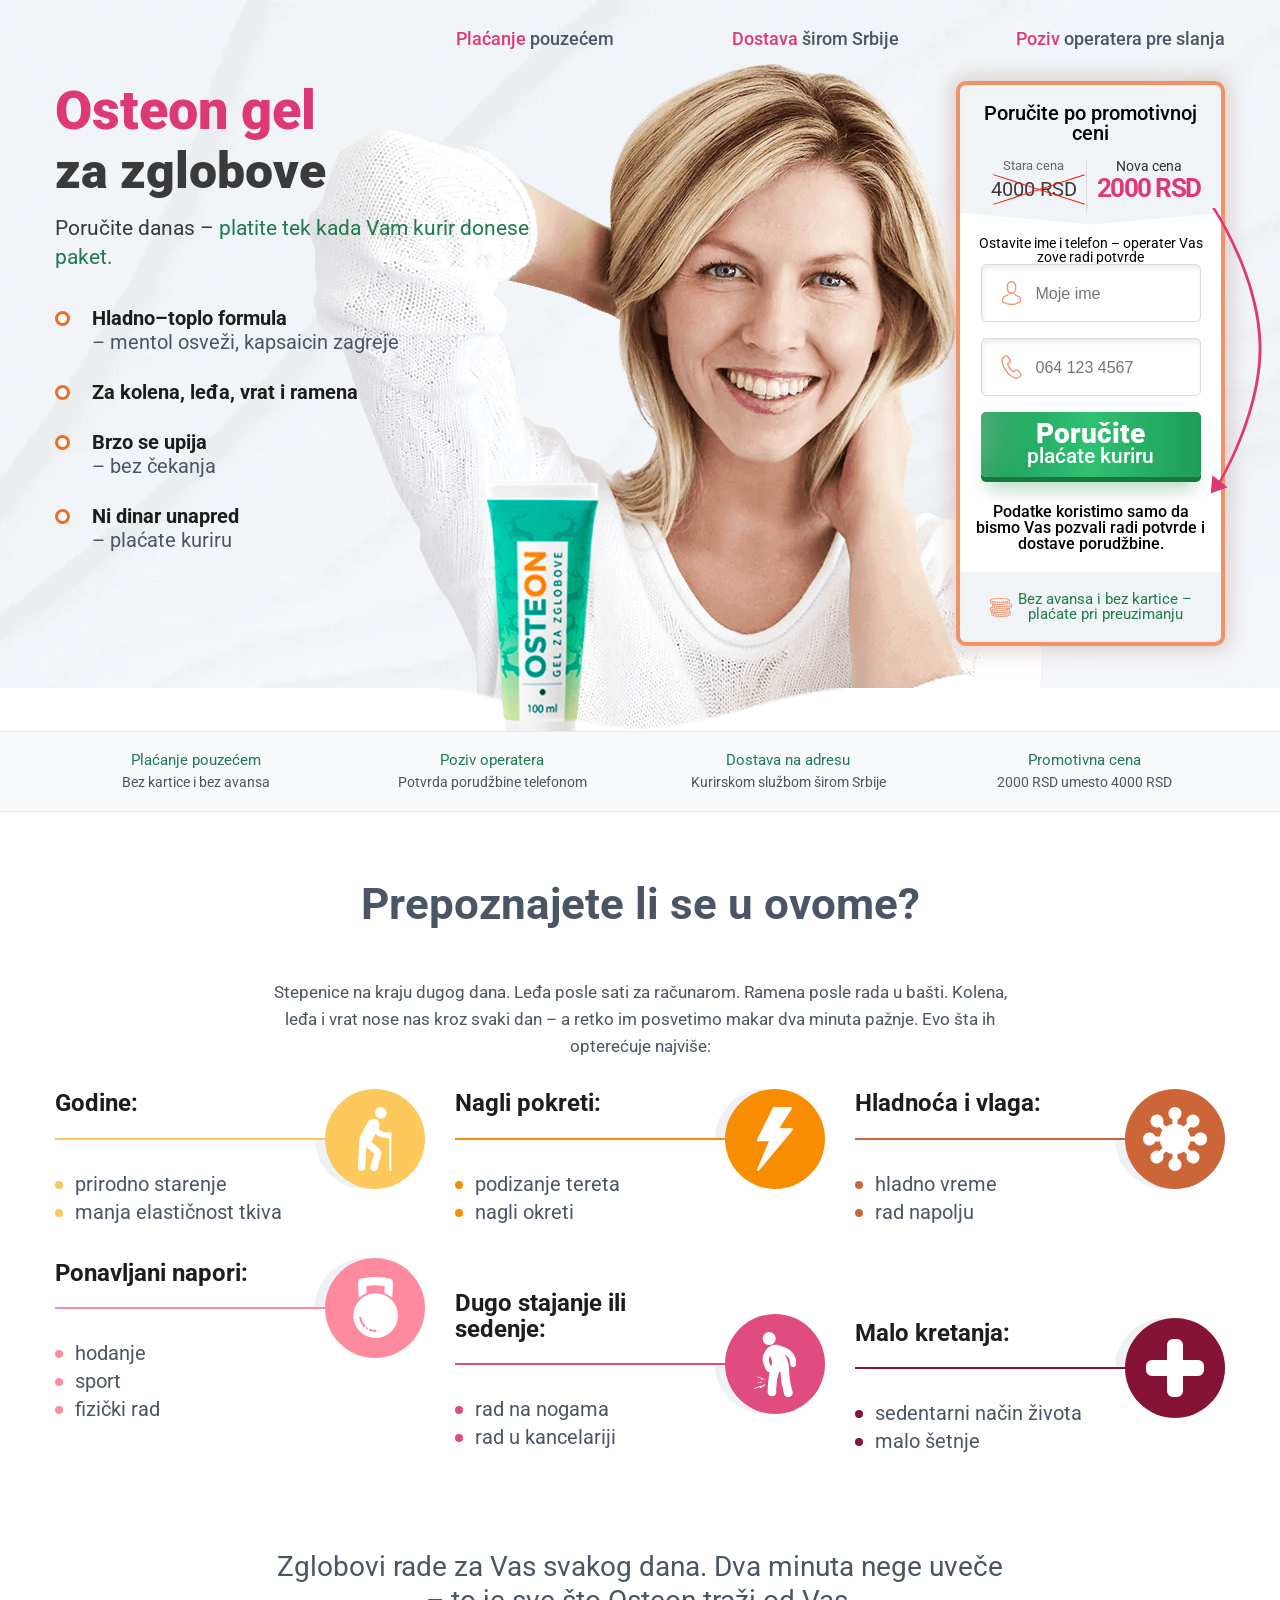
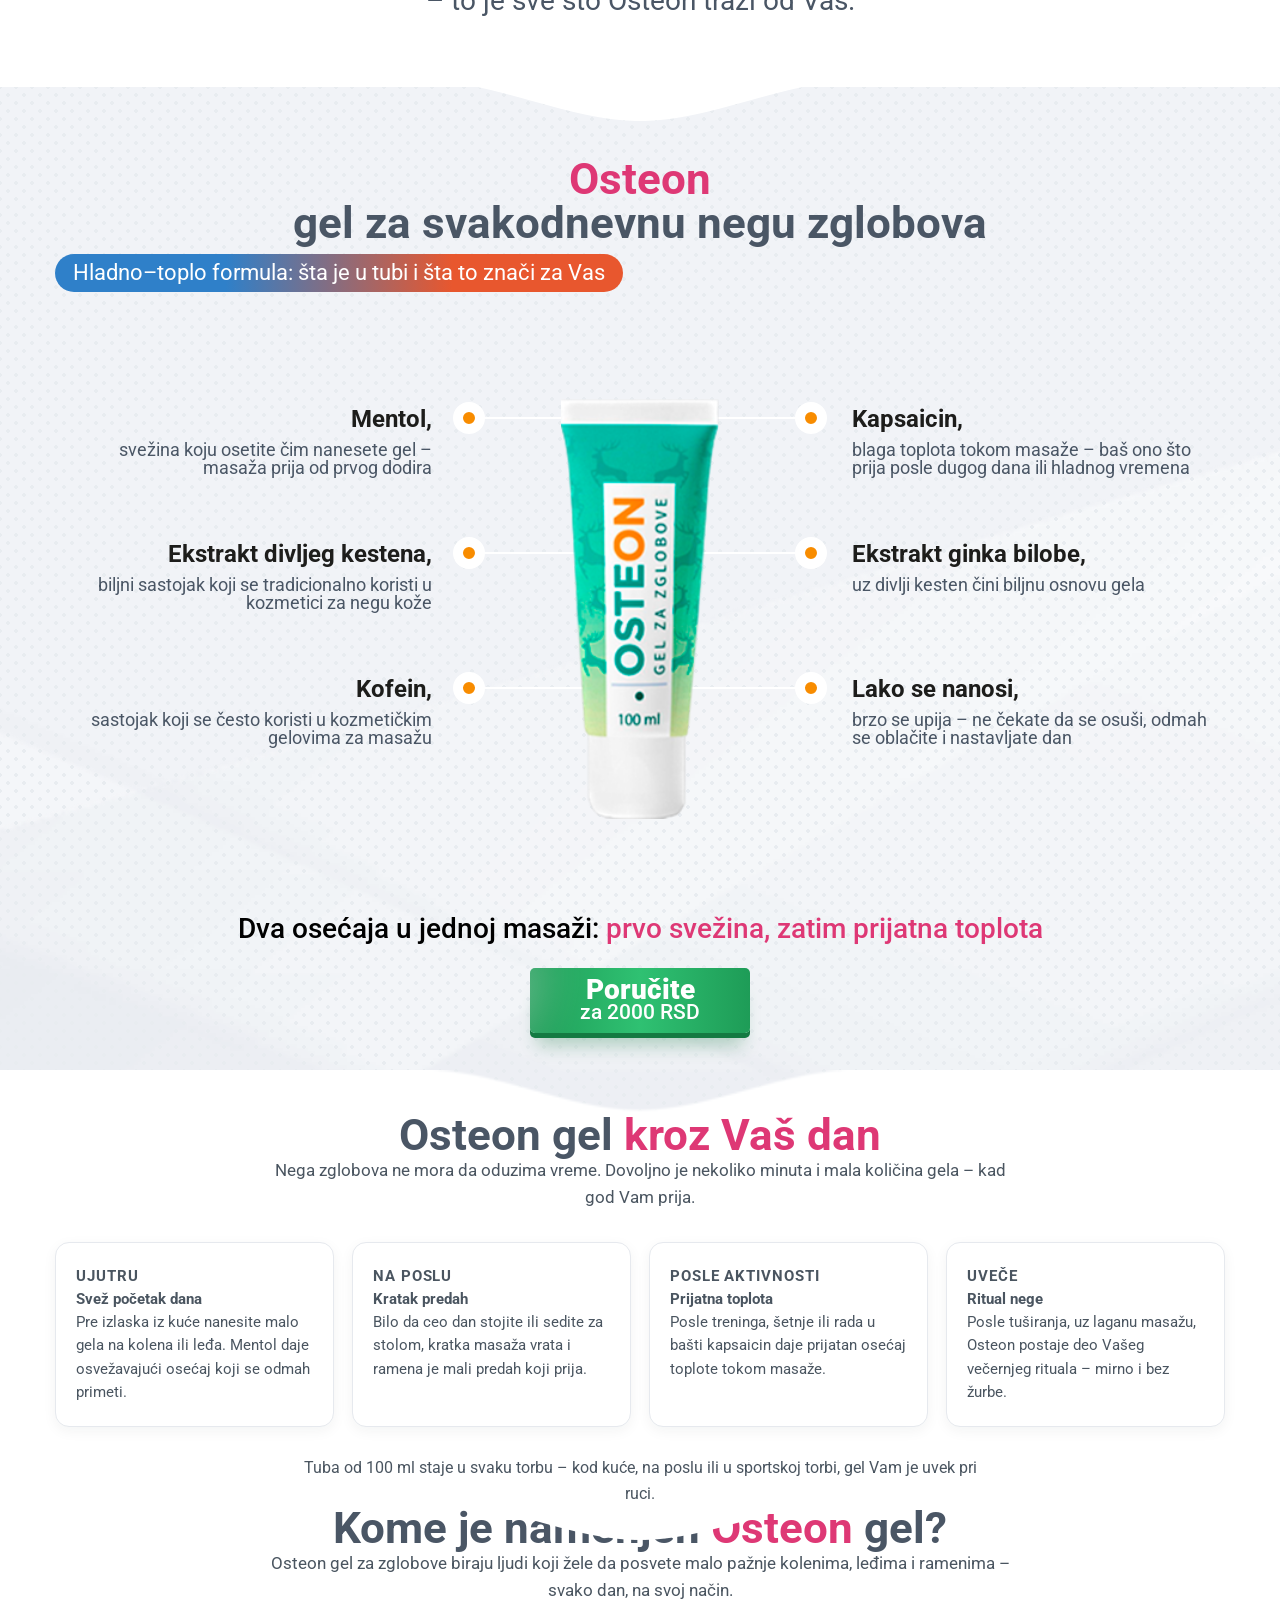
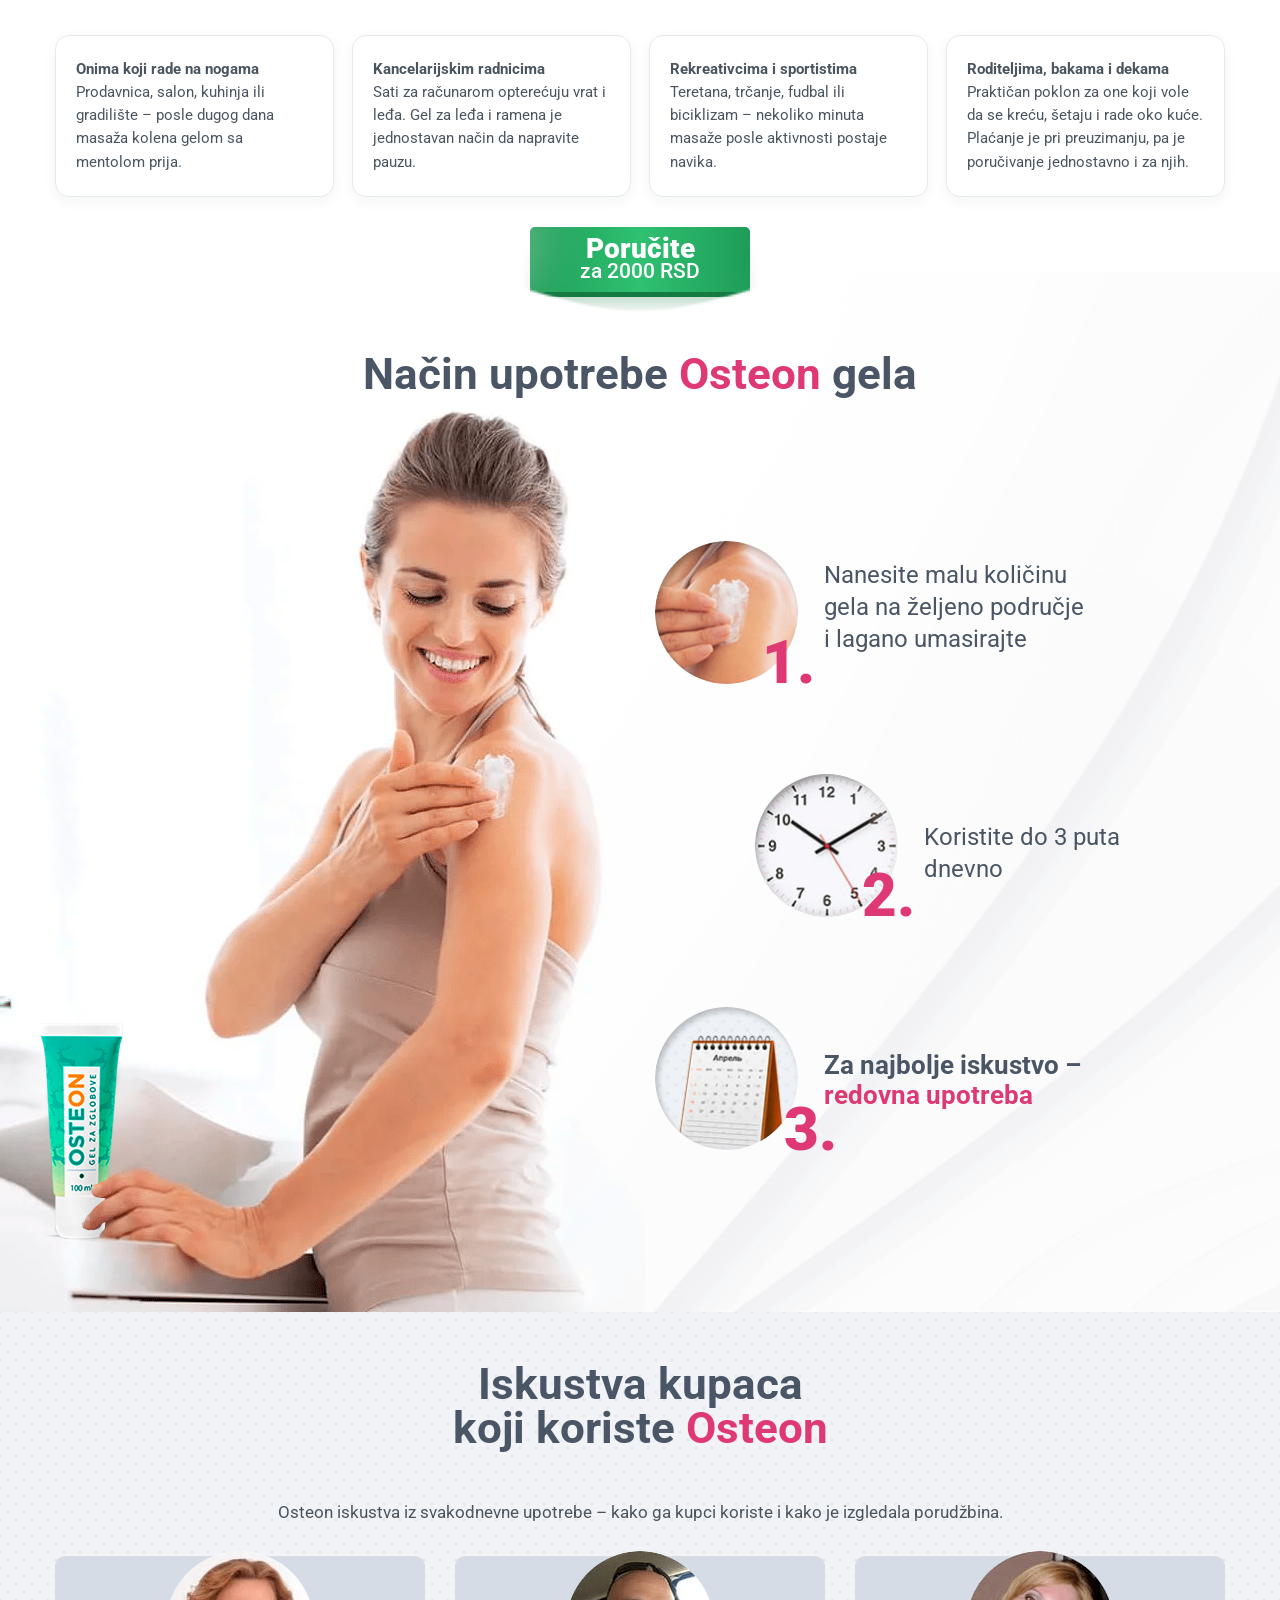
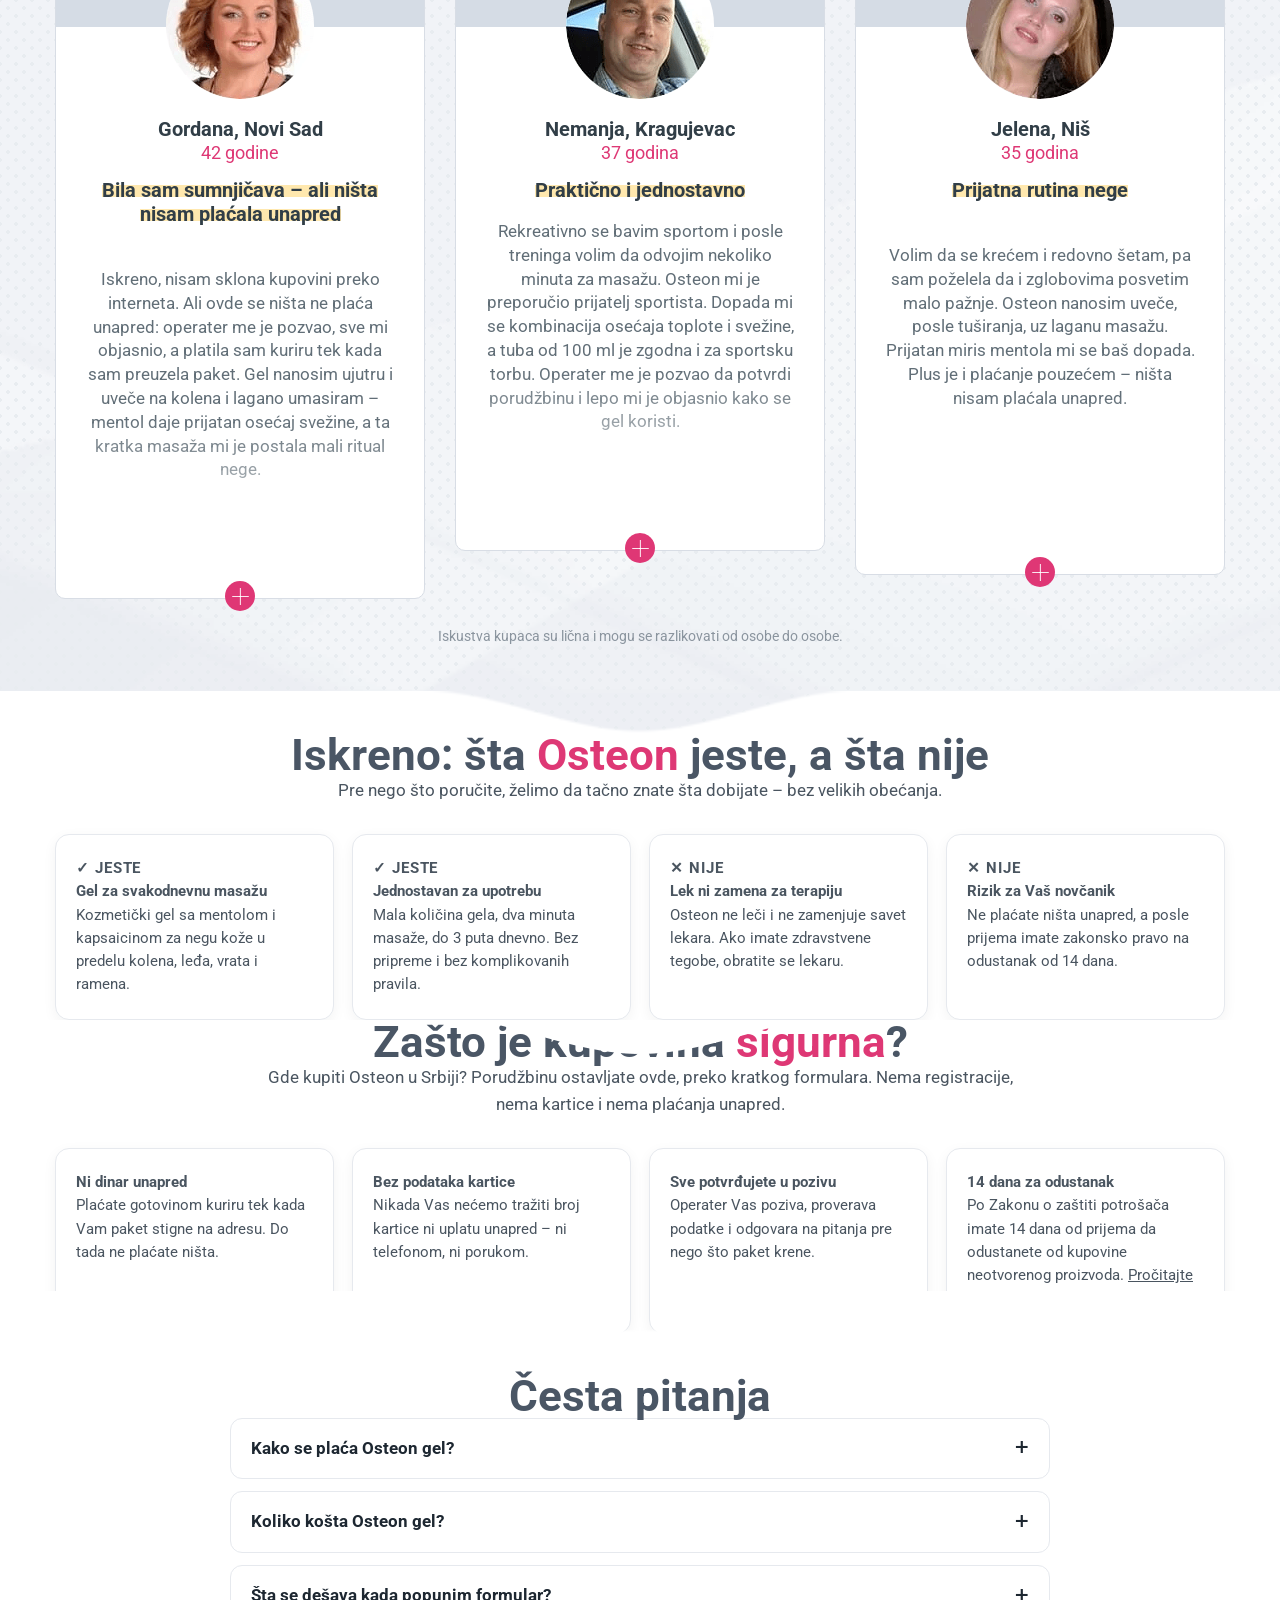
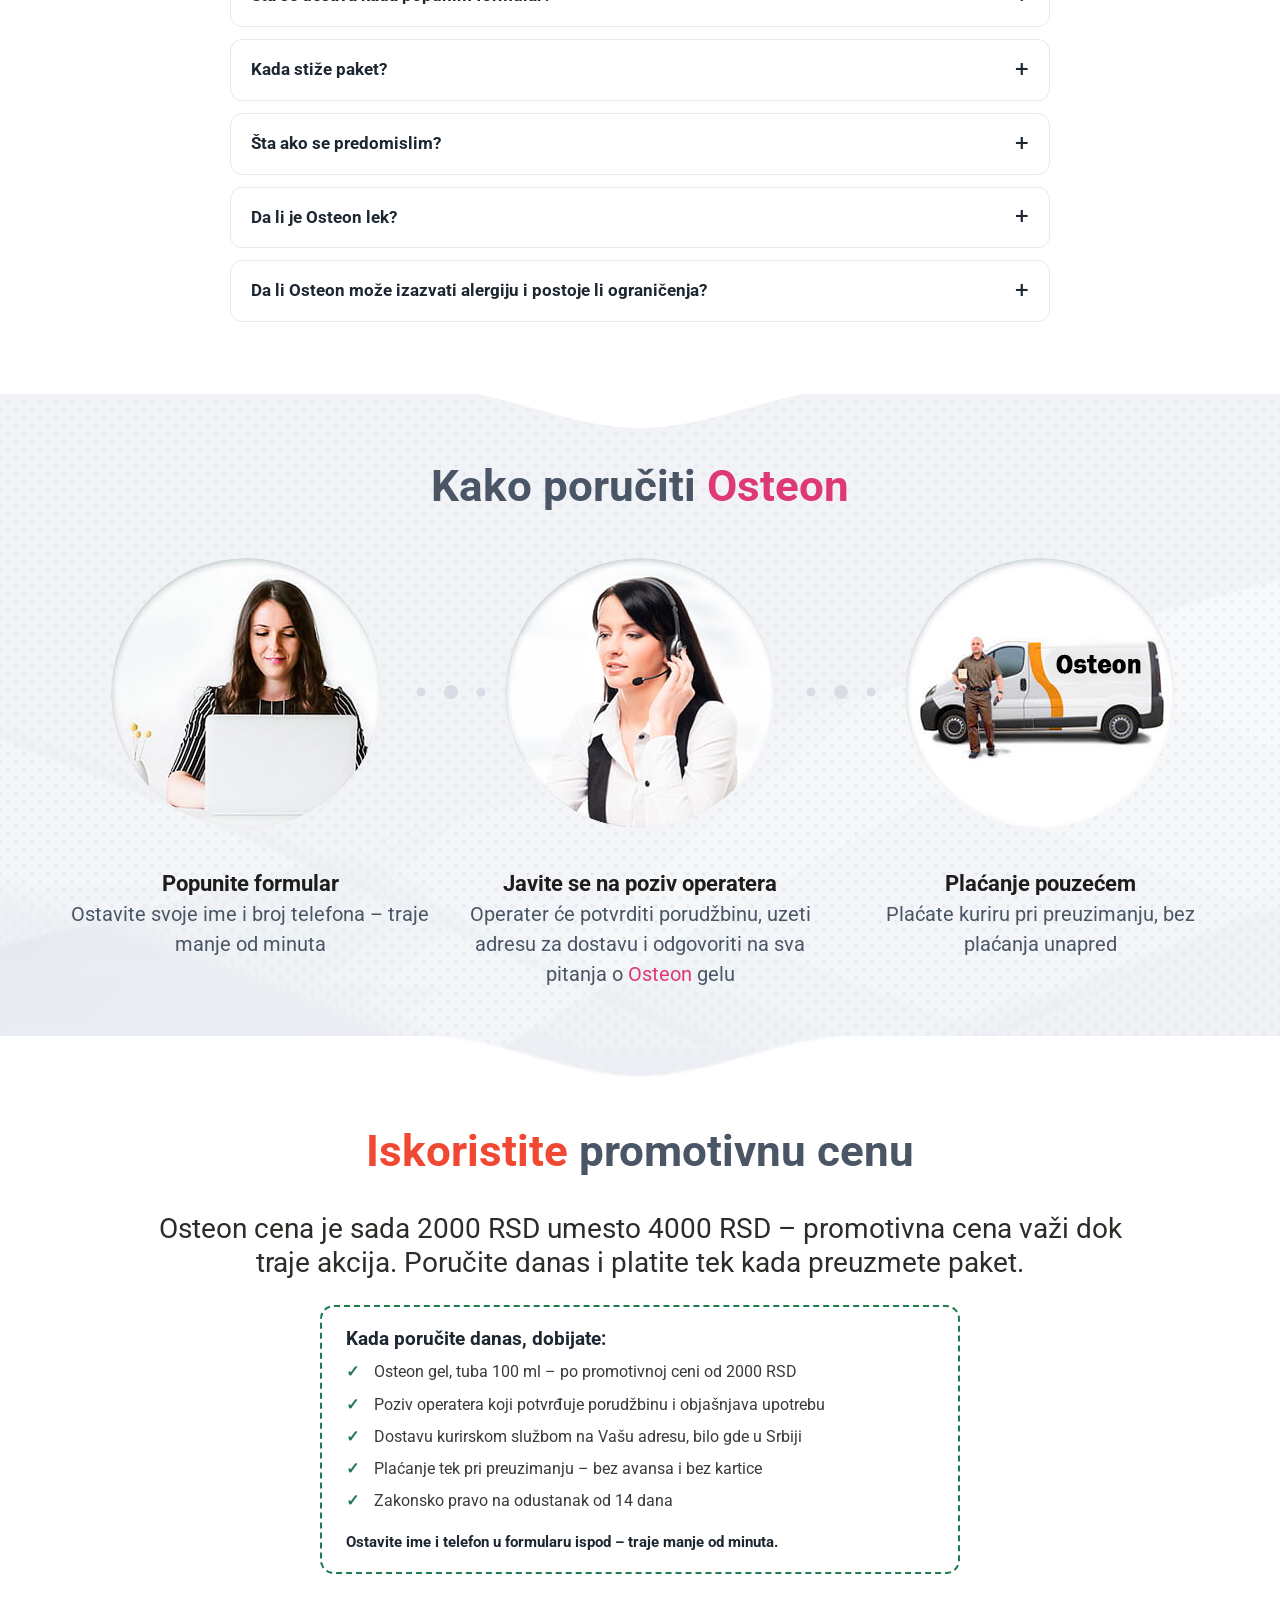
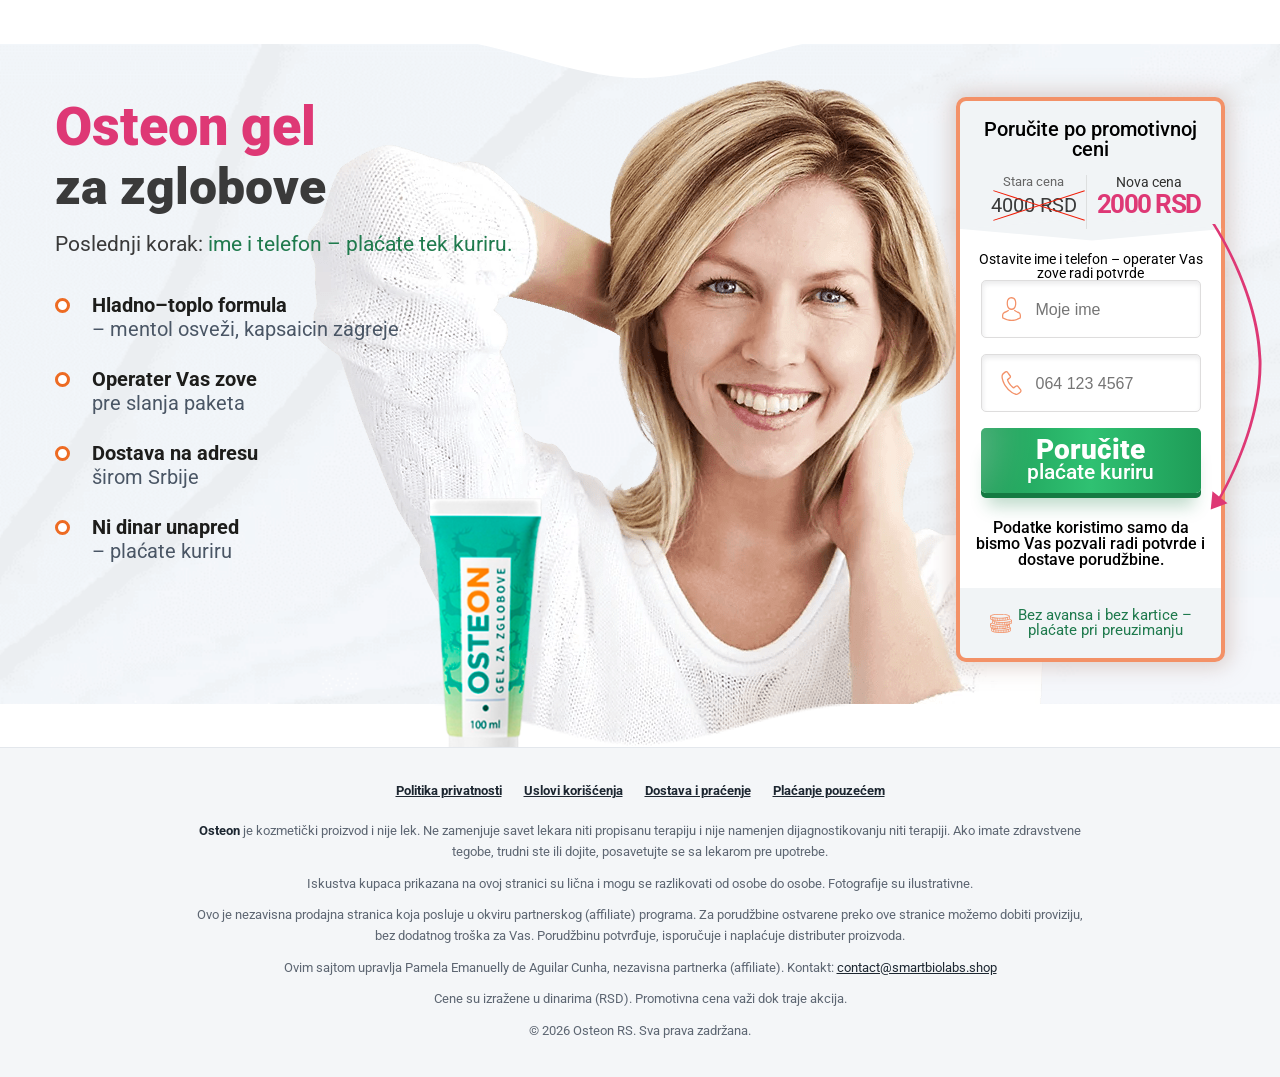
==== commit 4a712cb1: "Switch Osteon RS order buttons from pink to green Green reads as trust and matches the tube's colors" ====
--- a/index.html
+++ b/index.html
@@ -113,7 +113,7 @@
             .ost-sticky.is-hidden{transform:translateY(110%)}
             .ost-sticky__info{font-size:13px;line-height:1.3;color:#4a5560}
             .ost-sticky__info b{display:block;font-size:18px;color:#de3875}
-            .ost-sticky__btn{flex:0 0 auto;background:linear-gradient(to right,#dd3472 0,#ff5594 50%,#dd3472 100%);color:#fff;font-weight:900;font-size:17px;text-decoration:none;padding:12px 20px;border-radius:6px;box-shadow:0 4px 0 #c62963}
+            .ost-sticky__btn{flex:0 0 auto;background:linear-gradient(to right,#1e9c57 0,#2fc172 50%,#1e9c57 100%);color:#fff;font-weight:900;font-size:17px;text-decoration:none;padding:12px 20px;border-radius:6px;box-shadow:0 4px 0 #147a42}
             body{padding-bottom:72px}
         }
     </style>
--- a/css/style.css
+++ b/css/style.css
@@ -667,16 +667,16 @@
 }
 
 .btn {
-    background: -webkit-gradient(linear, left top, right top, color-stop(0, #dd3472), color-stop(50%, #ff5594), to(#dd3472));
-    background: linear-gradient(to right, #dd3472 0, #ff5594 50%, #dd3472 100%);
+    background: -webkit-gradient(linear, left top, right top, color-stop(0, #1e9c57), color-stop(50%, #2fc172), to(#1e9c57));
+    background: linear-gradient(to right, #1e9c57 0, #2fc172 50%, #1e9c57 100%);
     padding: 8px 20px 10px;
     border-radius: 5px;
     font-size: 28px;
     font-weight: 900;
     color: #fff;
     line-height: 1;
-    -webkit-box-shadow: 0 5px 0 #c62963, 0 20px 16px -7px rgba(198, 41, 99, .28);
-            box-shadow: 0 5px 0 #c62963, 0 20px 16px -7px rgba(198, 41, 99, .28);
+    -webkit-box-shadow: 0 5px 0 #147a42, 0 20px 16px -7px rgba(20, 122, 66, .28);
+            box-shadow: 0 5px 0 #147a42, 0 20px 16px -7px rgba(20, 122, 66, .28);
     margin-bottom: 20px;
     cursor: pointer;
     width: 100%;
@@ -687,8 +687,8 @@
 }
 
 .btn:hover {
-    -webkit-box-shadow: 0 5px 0 #c62963, 0 0 16px -7px rgba(198, 41, 99, 0);
-            box-shadow: 0 5px 0 #c62963, 0 0 16px -7px rgba(198, 41, 99, 0);
+    -webkit-box-shadow: 0 5px 0 #147a42, 0 0 16px -7px rgba(20, 122, 66, 0);
+            box-shadow: 0 5px 0 #147a42, 0 0 16px -7px rgba(20, 122, 66, 0);
     -webkit-transition: .3s;
     transition: .3s
 }
@@ -699,8 +699,8 @@
 }
 
 .btn:active {
-    -webkit-box-shadow: 0 0 0 #c62963, 0 0 16px -7px rgba(198, 41, 99, 0);
-            box-shadow: 0 0 0 #c62963, 0 0 16px -7px rgba(198, 41, 99, 0);
+    -webkit-box-shadow: 0 0 0 #147a42, 0 0 16px -7px rgba(20, 122, 66, 0);
+            box-shadow: 0 0 0 #147a42, 0 0 16px -7px rgba(20, 122, 66, 0);
     -webkit-transition: .1s;
     transition: .1s;
     -webkit-transform: translateY(5px);
